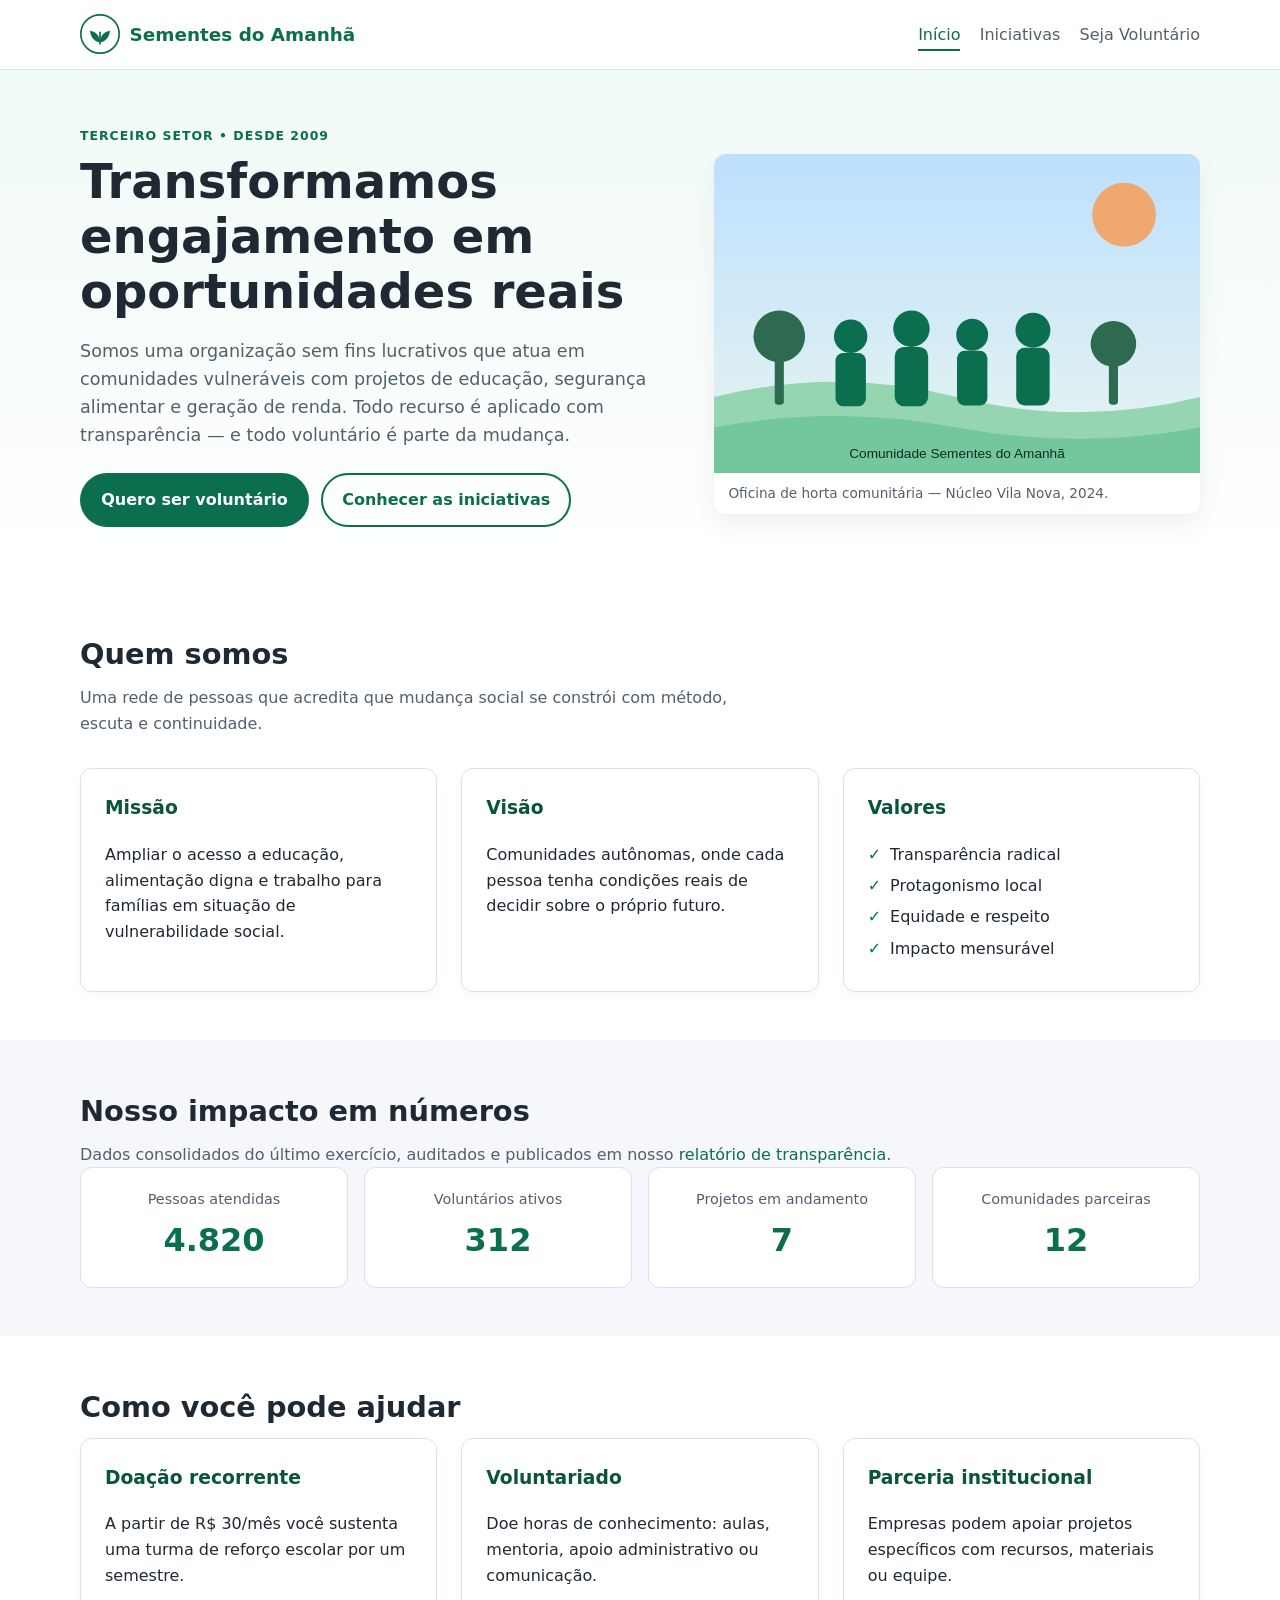
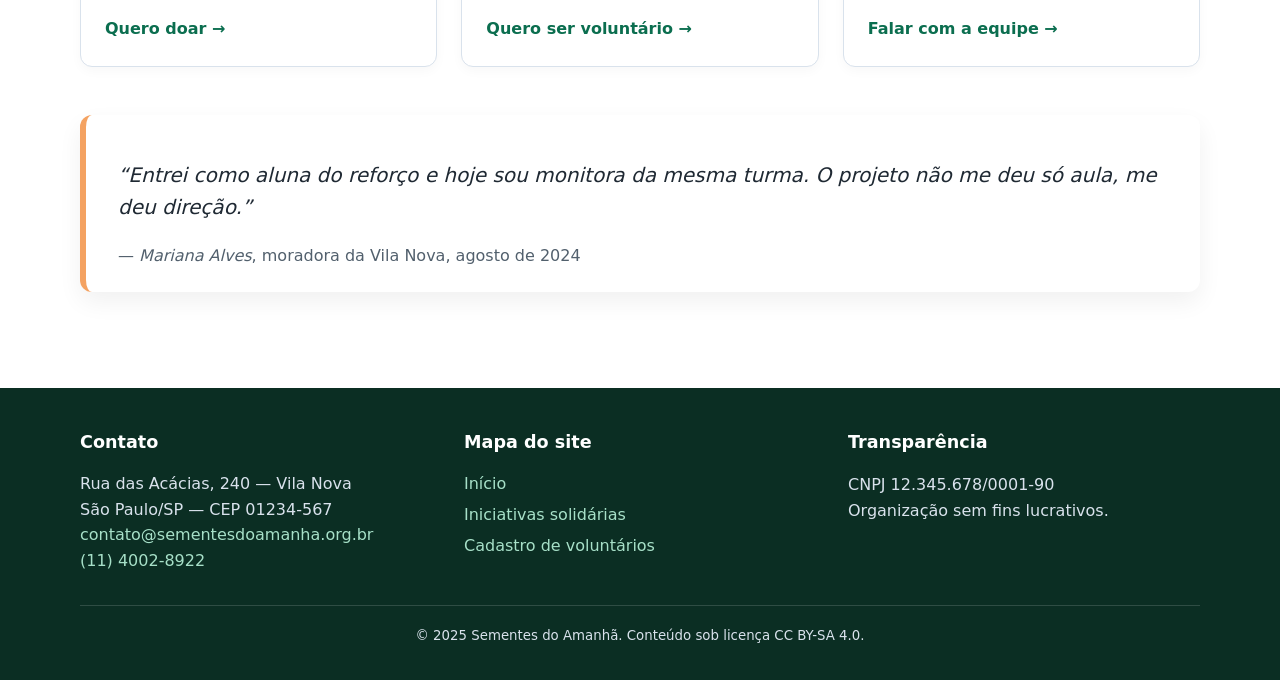
==== index.html @ 02ab209b "Repositório criado, primeiro esboço da atividade prática" ====
<!DOCTYPE html>
<html lang="pt-BR">
<head>
  <meta charset="UTF-8">
  <meta name="viewport" content="width=device-width, initial-scale=1.0">
  <meta name="description" content="ONG Sementes do Amanhã: iniciativas solidárias em educação, alimentação e geração de renda. Seja voluntário ou doe.">
  <meta name="theme-color" content="#0b6e4f">
  <title>Sementes do Amanhã — Iniciativas solidárias que transformam comunidades</title>
  <link rel="stylesheet" href="css/style.css">
</head>
<body>

  <a class="skip-link" href="#conteudo">Pular para o conteúdo principal</a>

  <header class="site-header">
    <div class="container header-inner">
      <a class="logo" href="index.html" aria-label="Sementes do Amanhã — página inicial">
        <svg class="logo-mark" width="40" height="40" viewBox="0 0 48 48" role="img" aria-hidden="true" focusable="false">
          <circle cx="24" cy="24" r="23" fill="none" stroke="currentColor" stroke-width="2"/>
          <path d="M24 34c0-8 5-13 12-14-1 8-5 13-12 14Zm0 0c0-8-5-13-12-14 1 8 5 13 12 14Z" fill="currentColor"/>
          <path d="M24 36V22" stroke="currentColor" stroke-width="2" stroke-linecap="round"/>
        </svg>
        <span class="logo-text">Sementes <strong>do Amanhã</strong></span>
      </a>

      <nav class="site-nav" aria-label="Navegação principal">
        <ul>
          <li><a href="index.html" aria-current="page">Início</a></li>
          <li><a href="projetos.html">Iniciativas</a></li>
          <li><a href="cadastro.html">Seja Voluntário</a></li>
        </ul>
      </nav>
    </div>
  </header>

  <main id="conteudo">

    <section class="hero" aria-labelledby="titulo-hero">
      <div class="container hero-grid">
        <div class="hero-texto">
          <p class="eyebrow">Terceiro setor • Desde 2009</p>
          <h1 id="titulo-hero">Transformamos engajamento em oportunidades reais</h1>
          <p class="lead">
            Somos uma organização sem fins lucrativos que atua em comunidades vulneráveis
            com projetos de educação, segurança alimentar e geração de renda.
            Todo recurso é aplicado com transparência — e todo voluntário é parte da mudança.
          </p>
          <p class="hero-acoes">
            <a class="btn btn-primario" href="cadastro.html">Quero ser voluntário</a>
            <a class="btn btn-secundario" href="projetos.html">Conhecer as iniciativas</a>
          </p>
        </div>

        <figure class="hero-figura">
          <img src="assets/img/comunidade.svg"
               alt="Voluntários e moradores reunidos em círculo durante uma oficina comunitária ao ar livre."
               width="640" height="420" loading="eager">
          <figcaption>Oficina de horta comunitária — Núcleo Vila Nova, 2024.</figcaption>
        </figure>
      </div>
    </section>

    <section class="secao" id="sobre" aria-labelledby="titulo-sobre">
      <div class="container">
        <header class="secao-cabecalho">
          <h2 id="titulo-sobre">Quem somos</h2>
          <p class="secao-descricao">Uma rede de pessoas que acredita que mudança social se constrói com método, escuta e continuidade.</p>
        </header>

        <div class="grid-3">
          <article class="card">
            <h3>Missão</h3>
            <p>Ampliar o acesso a educação, alimentação digna e trabalho para famílias em situação de vulnerabilidade social.</p>
          </article>
          <article class="card">
            <h3>Visão</h3>
            <p>Comunidades autônomas, onde cada pessoa tenha condições reais de decidir sobre o próprio futuro.</p>
          </article>
          <article class="card">
            <h3>Valores</h3>
            <ul class="lista-check">
              <li>Transparência radical</li>
              <li>Protagonismo local</li>
              <li>Equidade e respeito</li>
              <li>Impacto mensurável</li>
            </ul>
          </article>
        </div>
      </div>
    </section>

    <section class="secao secao-destaque" aria-labelledby="titulo-impacto">
      <div class="container">
        <h2 id="titulo-impacto">Nosso impacto em números</h2>
        <p class="secao-descricao">
          Dados consolidados do último exercício, auditados e publicados em nosso
          <a href="projetos.html#transparencia">relatório de transparência</a>.
        </p>

        <dl class="indicadores">
          <div class="indicador">
            <dt>Pessoas atendidas</dt>
            <dd><span class="numero">4.820</span></dd>
          </div>
          <div class="indicador">
            <dt>Voluntários ativos</dt>
            <dd><span class="numero">312</span></dd>
          </div>
          <div class="indicador">
            <dt>Projetos em andamento</dt>
            <dd><span class="numero">7</span></dd>
          </div>
          <div class="indicador">
            <dt>Comunidades parceiras</dt>
            <dd><span class="numero">12</span></dd>
          </div>
        </dl>
      </div>
    </section>

    <section class="secao" aria-labelledby="titulo-ajudar">
      <div class="container">
        <h2 id="titulo-ajudar">Como você pode ajudar</h2>

        <div class="grid-3">
          <article class="card card-acao">
            <h3>Doação recorrente</h3>
            <p>A partir de R$ 30/mês você sustenta uma turma de reforço escolar por um semestre.</p>
            <a class="link-seta" href="cadastro.html">Quero doar</a>
          </article>
          <article class="card card-acao">
            <h3>Voluntariado</h3>
            <p>Doe horas de conhecimento: aulas, mentoria, apoio administrativo ou comunicação.</p>
            <a class="link-seta" href="cadastro.html">Quero ser voluntário</a>
          </article>
          <article class="card card-acao">
            <h3>Parceria institucional</h3>
            <p>Empresas podem apoiar projetos específicos com recursos, materiais ou equipe.</p>
            <a class="link-seta" href="cadastro.html">Falar com a equipe</a>
          </article>
        </div>
      </div>
    </section>

    <aside class="secao secao-aside" aria-labelledby="titulo-depoimento">
      <div class="container">
        <h2 id="titulo-depoimento" class="sr-only">Depoimento</h2>
        <blockquote class="citacao">
          <p>“Entrei como aluna do reforço e hoje sou monitora da mesma turma. O projeto não me deu só aula, me deu direção.”</p>
          <footer>
            — <cite>Mariana Alves</cite>, moradora da Vila Nova,
            <time datetime="2024-08">agosto de 2024</time>
          </footer>
        </blockquote>
      </div>
    </aside>

  </main>

  <footer class="site-footer">
    <div class="container footer-grid">
      <section aria-labelledby="titulo-contato">
        <h2 id="titulo-contato">Contato</h2>
        <address>
          Rua das Acácias, 240 — Vila Nova<br>
          São Paulo/SP — CEP 01234-567<br>
          <a href="mailto:contato@sementesdoamanha.org.br">contato@sementesdoamanha.org.br</a><br>
          <a href="tel:+551140028922">(11) 4002-8922</a>
        </address>
      </section>

      <nav aria-labelledby="titulo-mapa">
        <h2 id="titulo-mapa">Mapa do site</h2>
        <ul>
          <li><a href="index.html">Início</a></li>
          <li><a href="projetos.html">Iniciativas solidárias</a></li>
          <li><a href="cadastro.html">Cadastro de voluntários</a></li>
        </ul>
      </nav>

      <section aria-labelledby="titulo-transparencia-footer">
        <h2 id="titulo-transparencia-footer">Transparência</h2>
        <p>CNPJ 12.345.678/0001-90<br>Organização sem fins lucrativos.</p>
      </section>
    </div>

    <p class="copyright container">
      <small>© 2025 Sementes do Amanhã. Conteúdo sob licença CC BY-SA 4.0.</small>
    </p>
  </footer>

</body>
</html>
---- css/style.css ----
/* =========================================================
   Sementes do Amanhã — estilos globais
   ========================================================= */

:root {
  --cor-primaria: #0b6e4f;
  --cor-primaria-escura: #08543c;
  --cor-secundaria: #f4a261;
  --cor-texto: #1f2933;
  --cor-texto-suave: #52606d;
  --cor-fundo: #ffffff;
  --cor-fundo-suave: #f5f7fa;
  --cor-borda: #d9e2ec;
  --cor-erro: #c0392b;
  --raio: 12px;
  --sombra: 0 10px 25px rgba(0, 0, 0, 0.06);
  --largura-max: 1120px;
  --espaco: 1rem;
  --fonte: system-ui, -apple-system, "Segoe UI", Roboto, Ubuntu, sans-serif;
}

*,
*::before,
*::after {
  box-sizing: border-box;
}

html {
  scroll-behavior: smooth;
}

body {
  margin: 0;
  font-family: var(--fonte);
  color: var(--cor-texto);
  background: var(--cor-fundo);
  line-height: 1.6;
}

img {
  max-width: 100%;
  height: auto;
  display: block;
}

a {
  color: var(--cor-primaria);
  text-decoration: none;
}

a:hover,
a:focus {
  text-decoration: underline;
}

.container {
  width: min(100% - 2rem, var(--largura-max));
  margin-inline: auto;
}

.skip-link {
  position: absolute;
  left: -9999px;
  top: 0;
  background: var(--cor-primaria);
  color: #fff;
  padding: 0.75rem 1rem;
  z-index: 1000;
}

.skip-link:focus {
  left: 1rem;
  top: 1rem;
}

.sr-only {
  position: absolute;
  width: 1px;
  height: 1px;
  padding: 0;
  margin: -1px;
  overflow: hidden;
  clip: rect(0, 0, 0, 0);
  white-space: nowrap;
  border: 0;
}

/* ---------- Cabeçalho ---------- */
.site-header {
  background: #fff;
  border-bottom: 1px solid var(--cor-borda);
  position: sticky;
  top: 0;
  z-index: 50;
}

.header-inner {
  display: flex;
  align-items: center;
  justify-content: space-between;
  gap: 1rem;
  padding: 0.9rem 0;
}

.logo {
  display: inline-flex;
  align-items: center;
  gap: 0.6rem;
  color: var(--cor-primaria);
  font-size: 1.15rem;
  font-weight: 600;
}

.logo-text strong {
  font-weight: 800;
}

.logo-mark {
  color: var(--cor-primaria);
  flex-shrink: 0;
}

.site-nav ul {
  list-style: none;
  display: flex;
  gap: 1.2rem;
  margin: 0;
  padding: 0;
}

.site-nav a {
  color: var(--cor-texto-suave);
  font-weight: 500;
  padding: 0.35rem 0;
  border-bottom: 2px solid transparent;
}

.site-nav a:hover,
.site-nav a:focus,
.site-nav a[aria-current="page"] {
  color: var(--cor-primaria);
  border-bottom-color: var(--cor-primaria);
  text-decoration: none;
}

/* ---------- Hero ---------- */
.hero {
  padding: 3.5rem 0 2.5rem;
  background: linear-gradient(180deg, #f0faf6 0%, #ffffff 100%);
}

.hero-grid {
  display: grid;
  grid-template-columns: 1.1fr 0.9fr;
  gap: 2.5rem;
  align-items: center;
}

.eyebrow {
  text-transform: uppercase;
  letter-spacing: 0.08em;
  font-size: 0.78rem;
  font-weight: 700;
  color: var(--cor-primaria);
  margin: 0 0 0.5rem;
}

.hero h1 {
  font-size: clamp(2rem, 4vw, 3rem);
  line-height: 1.15;
  margin: 0 0 1rem;
}

.lead {
  font-size: 1.1rem;
  color: var(--cor-texto-suave);
  max-width: 55ch;
}

.hero-acoes {
  display: flex;
  flex-wrap: wrap;
  gap: 0.75rem;
  margin-top: 1.5rem;
}

.hero-figura {
  margin: 0;
  border-radius: var(--raio);
  overflow: hidden;
  box-shadow: var(--sombra);
  background: #e8f5ef;
}

.hero-figura figcaption {
  font-size: 0.85rem;
  color: var(--cor-texto-suave);
  padding: 0.6rem 0.9rem;
  background: #fff;
}

/* ---------- Botões ---------- */
.btn {
  display: inline-flex;
  align-items: center;
  justify-content: center;
  padding: 0.75rem 1.2rem;
  border-radius: 999px;
  font-weight: 600;
  border: 2px solid transparent;
  cursor: pointer;
  transition: 0.2s ease;
  text-decoration: none;
}

.btn-primario {
  background: var(--cor-primaria);
  color: #fff;
}

.btn-primario:hover,
.btn-primario:focus {
  background: var(--cor-primaria-escura);
  text-decoration: none;
}

.btn-secundario {
  background: transparent;
  color: var(--cor-primaria);
  border-color: var(--cor-primaria);
}

.btn-secundario:hover,
.btn-secundario:focus {
  background: #e8f5ef;
  text-decoration: none;
}

/* ---------- Seções ---------- */
.secao {
  padding: 3rem 0;
}

.secao-destaque {
  background: var(--cor-fundo-suave);
}

.secao-aside {
  padding-top: 0;
}

.secao-cabecalho {
  max-width: 65ch;
  margin-bottom: 2rem;
}

.secao-cabecalho h2,
.secao h2 {
  font-size: 1.8rem;
  margin: 0 0 0.5rem;
}

.secao-descricao {
  color: var(--cor-texto-suave);
  margin: 0;
}

/* ---------- Grids e cards ---------- */
.grid-2,
.grid-3 {
  display: grid;
  gap: 1.5rem;
}

.grid-2 {
  grid-template-columns: repeat(2, 1fr);
}

.grid-3 {
  grid-template-columns: repeat(3, 1fr);
}

.card {
  background: #fff;
  border: 1px solid var(--cor-borda);
  border-radius: var(--raio);
  padding: 1.5rem;
  box-shadow: 0 4px 12px rgba(0, 0, 0, 0.03);
}

.card h3 {
  margin-top: 0;
  color: var(--cor-primaria-escura);
}

.card-acao .link-seta {
  font-weight: 600;
  display: inline-block;
  margin-top: 0.75rem;
}

.card-acao .link-seta::after {
  content: " →";
}

.lista-check {
  list-style: none;
  padding: 0;
  margin: 0;
}

.lista-check li {
  padding-left: 1.4rem;
  position: relative;
  margin-bottom: 0.35rem;
}

.lista-check li::before {
  content: "✓";
  position: absolute;
  left: 0;
  color: var(--cor-primaria);
  font-weight: 700;
}

/* ---------- Indicadores ---------- */
.indicadores {
  display: grid;
  grid-template-columns: repeat(4, 1fr);
  gap: 1rem;
  margin: 0;
}

.indicador {
  background: #fff;
  border-radius: var(--raio);
  padding: 1.25rem;
  text-align: center;
  border: 1px solid var(--cor-borda);
}

.indicador dt {
  font-size: 0.9rem;
  color: var(--cor-texto-suave);
}

.indicador dd {
  margin: 0.25rem 0 0;
  font-size: 2rem;
  font-weight: 800;
  color: var(--cor-primaria);
}

/* ---------- Citação ---------- */
.citacao {
  background: #fff;
  border-left: 6px solid var(--cor-secundaria);
  padding: 1.5rem 2rem;
  border-radius: var(--raio);
  box-shadow: var(--sombra);
  margin: 0;
}

.citacao p {
  font-size: 1.25rem;
  font-style: italic;
}

.citacao footer {
  margin-top: 1rem;
  color: var(--cor-texto-suave);
}

/* ---------- Tabela ---------- */
.tabela {
  width: 100%;
  border-collapse: collapse;
  background: #fff;
  border-radius: var(--raio);
  overflow: hidden;
  box-shadow: var(--sombra);
}

.tabela caption {
  text-align: left;
  font-weight: 700;
  margin-bottom: 0.75rem;
}

.tabela th,
.tabela td {
  padding: 0.9rem 1rem;
  border-bottom: 1px solid var(--cor-borda);
  text-align: left;
}

.tabela thead th {
  background: var(--cor-primaria);
  color: #fff;
}

.tabela tfoot th,
.tabela tfoot td {
  background: #e8f5ef;
  font-weight: 700;
}

/* ---------- Formulário ---------- */
.formulario {
  max-width: 720px;
  margin: 0 auto;
}

.formulario fieldset {
  border: 1px solid var(--cor-borda);
  border-radius: var(--raio);
  padding: 1.25rem;
  margin-bottom: 1.5rem;
  background: #fff;
}

.formulario legend {
  font-weight: 700;
  color: var(--cor-primaria-escura);
  padding: 0 0.5rem;
}

.campo {
  margin-bottom: 1rem;
  display: flex;
  flex-direction: column;
  gap: 0.35rem;
}

.campo label {
  font-weight: 600;
  font-size: 0.95rem;
}

.campo input,
.campo select,
.campo textarea {
  padding: 0.7rem 0.85rem;
  border: 1px solid var(--cor-borda);
  border-radius: 8px;
  font: inherit;
  width: 100%;
  background: #fff;
}

.campo input:focus,
.campo select:focus,
.campo textarea:focus {
  outline: 3px solid rgba(11, 110, 79, 0.2);
  border-color: var(--cor-primaria);
}

.campo input:invalid:not(:placeholder-shown),
.campo select:invalid,
.campo textarea:invalid {
  border-color: var(--cor-erro);
}

.campo.checkbox {
  flex-direction: row;
  align-items: center;
  gap: 0.5rem;
}

.campo.checkbox input {
  width: auto;
}

.acoes-formulario {
  display: flex;
  flex-wrap: wrap;
  gap: 0.75rem;
  margin-top: 1rem;
}

/* ---------- Rodapé ---------- */
.site-footer {
  background: #0b2e23;
  color: #d9e2ec;
  padding: 2.5rem 0 1rem;
  margin-top: 3rem;
}

.footer-grid {
  display: grid;
  grid-template-columns: repeat(3, 1fr);
  gap: 2rem;
}

.site-footer h2 {
  font-size: 1.1rem;
  color: #fff;
  margin-top: 0;
}

.site-footer a {
  color: #a7e0c8;
}

.site-footer address {
  font-style: normal;
}

.site-footer ul {
  list-style: none;
  padding: 0;
  margin: 0;
}

.site-footer li {
  margin-bottom: 0.35rem;
}

.copyright {
  border-top: 1px solid rgba(255, 255, 255, 0.15);
  margin-top: 2rem;
  padding-top: 1rem;
  text-align: center;
}

/* ---------- Responsivo ---------- */
@media (max-width: 900px) {
  .hero-grid,
  .grid-2,
  .grid-3,
  .indicadores,
  .footer-grid {
    grid-template-columns: 1fr;
  }

  .header-inner {
    flex-direction: column;
    align-items: flex-start;
  }

  .site-nav ul {
    flex-wrap: wrap;
  }
}

@media (max-width: 480px) {
  .hero {
    padding-top: 2rem;
  }

  .hero h1 {
    font-size: 1.8rem;
  }

  .btn {
    width: 100%;
  }
}
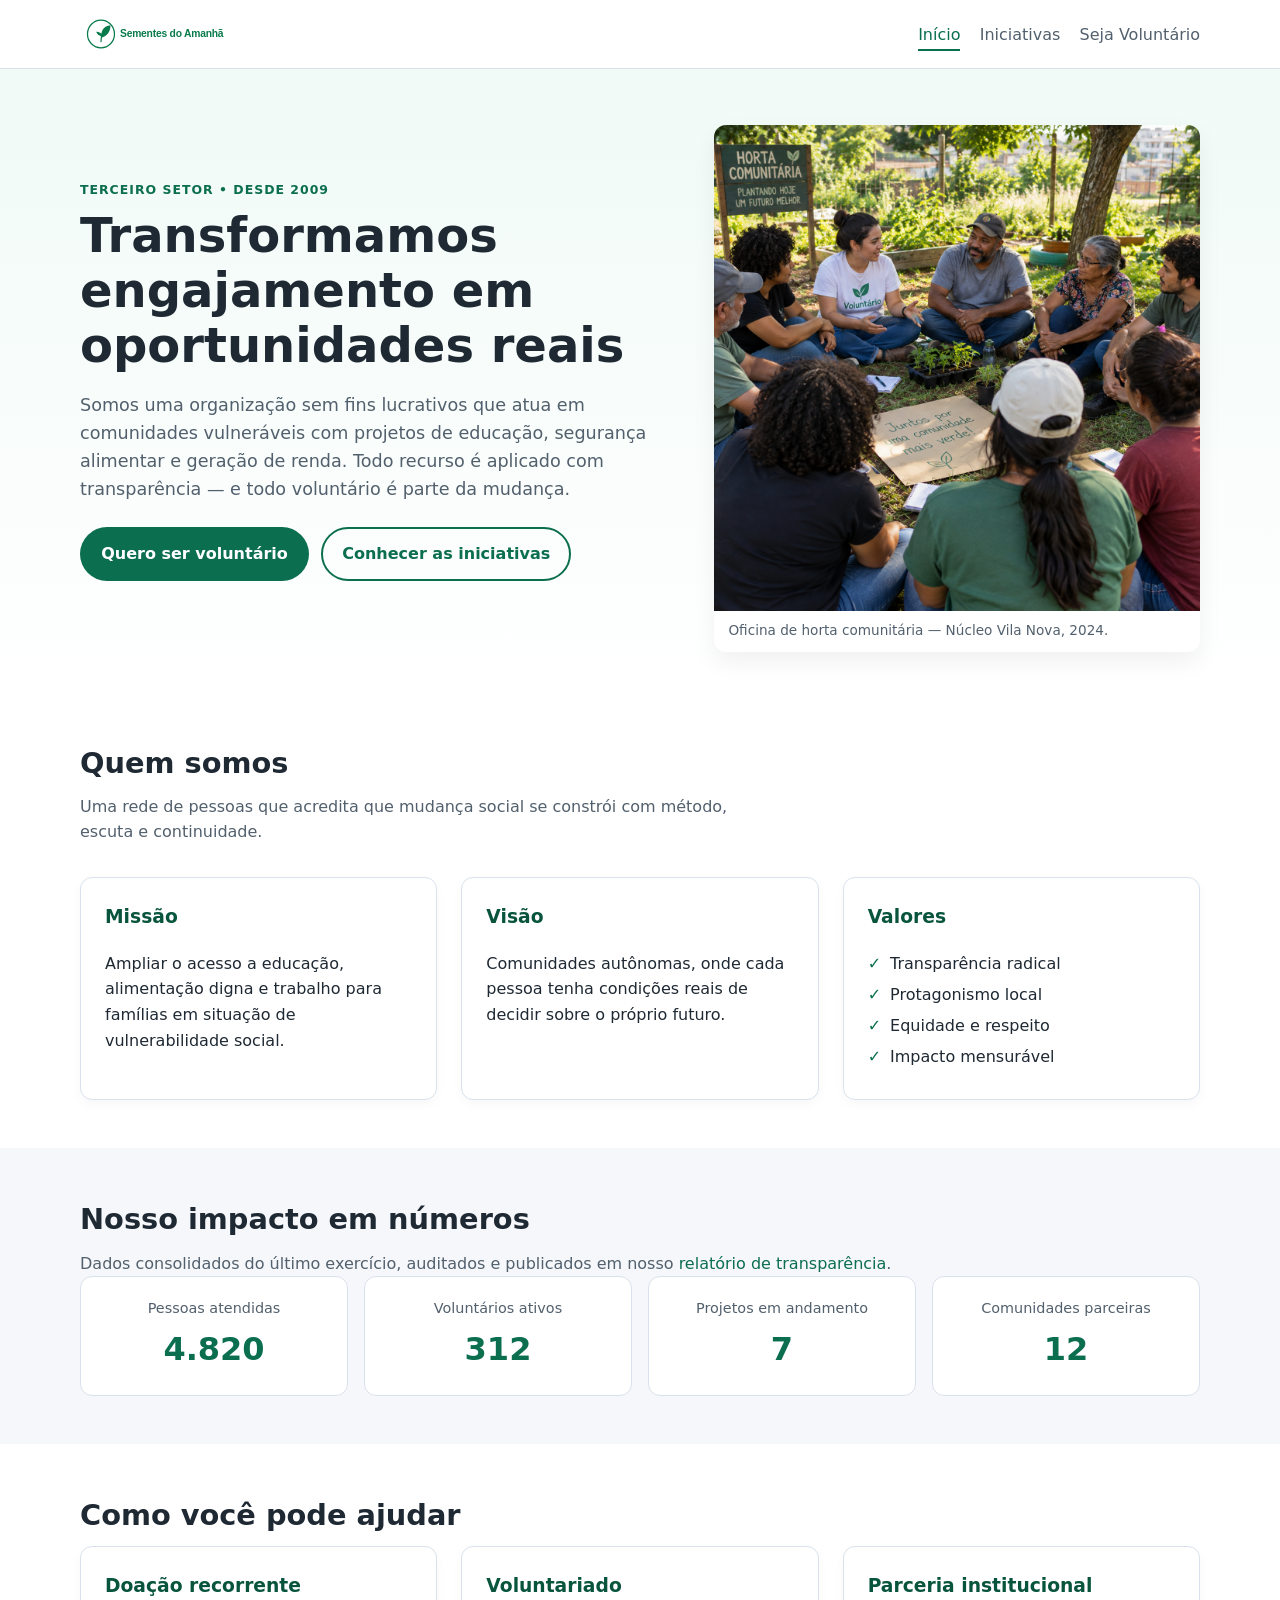
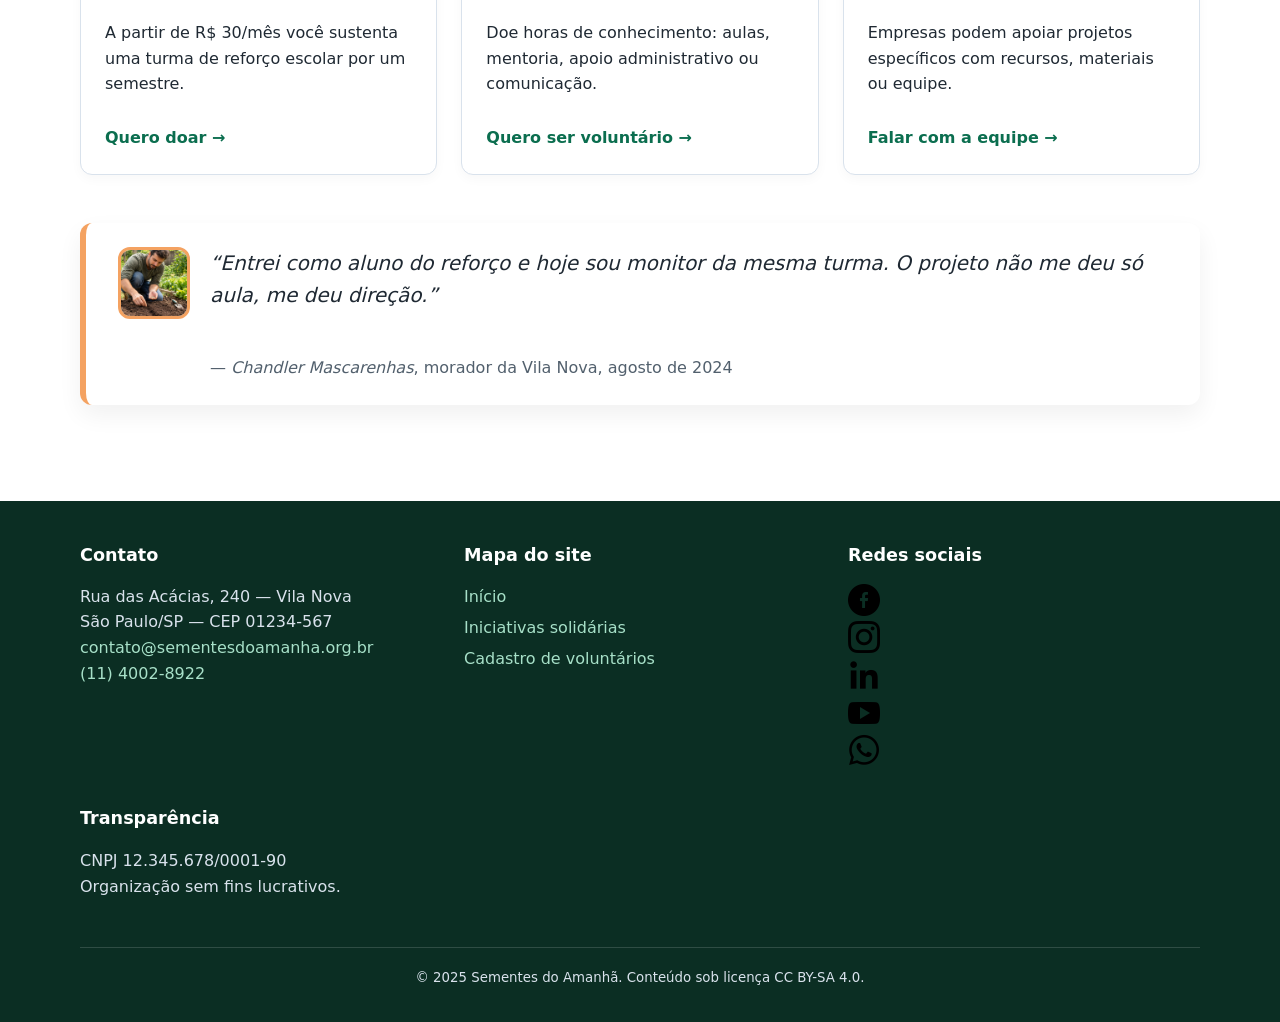
==== commit 0cf1f604: "feat: adiciona identidade visual e redes sociais ao site - Substitui SVG inline do header pelo logot" ====
--- a/index.html
+++ b/index.html
@@ -6,6 +6,7 @@
   <meta name="description" content="ONG Sementes do Amanhã: iniciativas solidárias em educação, alimentação e geração de renda. Seja voluntário ou doe.">
   <meta name="theme-color" content="#0b6e4f">
   <title>Sementes do Amanhã — Iniciativas solidárias que transformam comunidades</title>
+  <link rel="icon" type="image/svg+xml" href="assets/img/icones/sementes_do_amanha_logo.svg">
   <link rel="stylesheet" href="css/style.css">
 </head>
 <body>
@@ -15,12 +16,10 @@
   <header class="site-header">
     <div class="container header-inner">
       <a class="logo" href="index.html" aria-label="Sementes do Amanhã — página inicial">
-        <svg class="logo-mark" width="40" height="40" viewBox="0 0 48 48" role="img" aria-hidden="true" focusable="false">
-          <circle cx="24" cy="24" r="23" fill="none" stroke="currentColor" stroke-width="2"/>
-          <path d="M24 34c0-8 5-13 12-14-1 8-5 13-12 14Zm0 0c0-8-5-13-12-14 1 8 5 13 12 14Z" fill="currentColor"/>
-          <path d="M24 36V22" stroke="currentColor" stroke-width="2" stroke-linecap="round"/>
-        </svg>
-        <span class="logo-text">Sementes <strong>do Amanhã</strong></span>
+        <img src="assets/img/icones/sementes_do_amanha_logo.svg"
+             alt="Logotipo da ONG Sementes do Amanhã"
+             width="160" height="48"
+             loading="eager" decoding="async">
       </a>
 
       <nav class="site-nav" aria-label="Navegação principal">
@@ -52,9 +51,16 @@
         </div>
 
         <figure class="hero-figura">
-          <img src="assets/img/comunidade.svg"
+          <img src="assets/img/hero/comunidade-800.jpg"
+               srcset="assets/img/hero/comunidade-480.jpg 480w,
+                       assets/img/hero/comunidade-800.jpg 800w,
+                       assets/img/hero/comunidade-1200.jpg 1200w"
+               sizes="(max-width: 600px) 100vw,
+                      (max-width: 1023px) 90vw,
+                      640px"
                alt="Voluntários e moradores reunidos em círculo durante uma oficina comunitária ao ar livre."
-               width="640" height="420" loading="eager">
+               width="800" height="525"
+               loading="eager" fetchpriority="high" decoding="async">
           <figcaption>Oficina de horta comunitária — Núcleo Vila Nova, 2024.</figcaption>
         </figure>
       </div>
@@ -146,9 +152,14 @@
       <div class="container">
         <h2 id="titulo-depoimento" class="sr-only">Depoimento</h2>
         <blockquote class="citacao">
-          <p>“Entrei como aluna do reforço e hoje sou monitora da mesma turma. O projeto não me deu só aula, me deu direção.”</p>
+          <img class="avatar"
+               src="assets/img/avatar/avatar-chandler.jpg"
+               alt="Retrato de Chandler Mascarenhas"
+               width="72" height="72"
+               loading="lazy" decoding="async">
+          <p>“Entrei como aluno do reforço e hoje sou monitor da mesma turma. O projeto não me deu só aula, me deu direção.”</p>
           <footer>
-            — <cite>Mariana Alves</cite>, moradora da Vila Nova,
+            — <cite>Chandler Mascarenhas</cite>, morador da Vila Nova,
             <time datetime="2024-08">agosto de 2024</time>
           </footer>
         </blockquote>
@@ -159,6 +170,7 @@
 
   <footer class="site-footer">
     <div class="container footer-grid">
+
       <section aria-labelledby="titulo-contato">
         <h2 id="titulo-contato">Contato</h2>
         <address>
@@ -178,10 +190,42 @@
         </ul>
       </nav>
 
+      <section aria-labelledby="titulo-redes">
+        <h2 id="titulo-redes">Redes sociais</h2>
+        <ul class="redes-sociais">
+          <li>
+            <a href="https://facebook.com/sementesdoamanha" aria-label="Facebook da Sementes do Amanhã" target="_blank" rel="noopener noreferrer">
+              <img src="assets/img/og/facebook.png" alt="" width="32" height="32" loading="lazy" decoding="async">
+            </a>
+          </li>
+          <li>
+            <a href="https://instagram.com/sementesdoamanha" aria-label="Instagram da Sementes do Amanhã" target="_blank" rel="noopener noreferrer">
+              <img src="assets/img/og/instagram.png" alt="" width="32" height="32" loading="lazy" decoding="async">
+            </a>
+          </li>
+          <li>
+            <a href="https://linkedin.com/company/sementesdoamanha" aria-label="LinkedIn da Sementes do Amanhã" target="_blank" rel="noopener noreferrer">
+              <img src="assets/img/og/linkedin.png" alt="" width="32" height="32" loading="lazy" decoding="async">
+            </a>
+          </li>
+          <li>
+            <a href="https://youtube.com/@sementesdoamanha" aria-label="YouTube da Sementes do Amanhã" target="_blank" rel="noopener noreferrer">
+              <img src="assets/img/og/youtube.png" alt="" width="32" height="32" loading="lazy" decoding="async">
+            </a>
+          </li>
+          <li>
+            <a href="https://wa.me/551140028922" aria-label="WhatsApp da Sementes do Amanhã" target="_blank" rel="noopener noreferrer">
+              <img src="assets/img/og/whatsapp.png" alt="" width="32" height="32" loading="lazy" decoding="async">
+            </a>
+          </li>
+        </ul>
+      </section>
+
       <section aria-labelledby="titulo-transparencia-footer">
         <h2 id="titulo-transparencia-footer">Transparência</h2>
         <p>CNPJ 12.345.678/0001-90<br>Organização sem fins lucrativos.</p>
       </section>
+
     </div>
 
     <p class="copyright container">
--- a/css/style.css
+++ b/css/style.css
@@ -353,6 +353,11 @@
 
 /* ---------- Citação ---------- */
 .citacao {
+  display: grid;
+  grid-template-columns: auto 1fr;
+  gap: 1.25rem;
+  align-items: start;
+
   background: #fff;
   border-left: 6px solid var(--cor-secundaria);
   padding: 1.5rem 2rem;
@@ -361,14 +366,44 @@
   margin: 0;
 }
 
+.citacao .avatar {
+  width: 72px;
+  height: 72px;
+  border-radius: var(--raio);
+  object-fit: cover;
+  border: 3px solid var(--cor-secundaria);
+}
+
 .citacao p {
   font-size: 1.25rem;
   font-style: italic;
+  margin: 0;
 }
 
 .citacao footer {
   margin-top: 1rem;
   color: var(--cor-texto-suave);
+  grid-column: 2;
+}
+
+.citacao p {
+  grid-column: 2;
+}
+
+@media (max-width: 520px) {
+  .citacao {
+    grid-template-columns: 1fr;
+    text-align: center;
+  }
+
+  .citacao .avatar {
+    margin-inline: auto;
+  }
+
+  .citacao p,
+  .citacao footer {
+    grid-column: 1;
+  }
 }
 
 /* ---------- Tabela ---------- */
@@ -555,4 +590,85 @@
   .btn {
     width: 100%;
   }
+  /* ---------- Logotipo no header ---------- */
+.logo img {
+  display: block;
+  width: auto;
+  height: 48px;
+  max-width: 180px;
+}
+
+/* ---------- Avatar do depoimento ---------- */
+.citacao {
+  display: grid;
+  grid-template-columns: auto 1fr;
+  gap: 1.25rem;
+  align-items: start;
+}
+
+.citacao .avatar {
+  width: 72px;
+  height: 72px;
+  border-radius: var(--raio);        /* mesmo raio da caixa de depoimento */
+  object-fit: cover;
+  flex-shrink: 0;
+  border: 3px solid var(--cor-secundaria);
+  box-shadow: 0 4px 10px rgba(0, 0, 0, 0.08);
+}
+
+.citacao p,
+.citacao footer {
+  grid-column: 2;
+}
+
+@media (max-width: 520px) {
+  .citacao {
+    grid-template-columns: 1fr;
+    text-align: center;
+  }
+
+  .citacao .avatar {
+    margin-inline: auto;
+  }
+
+  .citacao p,
+  .citacao footer {
+    grid-column: 1;
+  }
+}
+
+/* ---------- Redes sociais no rodapé ---------- */
+.redes-sociais {
+  list-style: none;
+  padding: 0;
+  margin: 0;
+  display: flex;
+  flex-wrap: wrap;
+  gap: 0.75rem;
+}
+
+.redes-sociais a {
+  display: inline-flex;
+  align-items: center;
+  justify-content: center;
+  width: 40px;
+  height: 40px;
+  border-radius: 50%;
+  background: rgba(255, 255, 255, 0.08);
+  transition: background 0.2s ease, transform 0.2s ease;
+}
+
+.redes-sociais a:hover,
+.redes-sociais a:focus {
+  background: rgba(255, 255, 255, 0.2);
+  transform: translateY(-2px);
+  text-decoration: none;
+}
+
+.redes-sociais img {
+  width: 22px;
+  height: 22px;
+  object-fit: contain;
+  filter: brightness(0) invert(1);
+}
 }
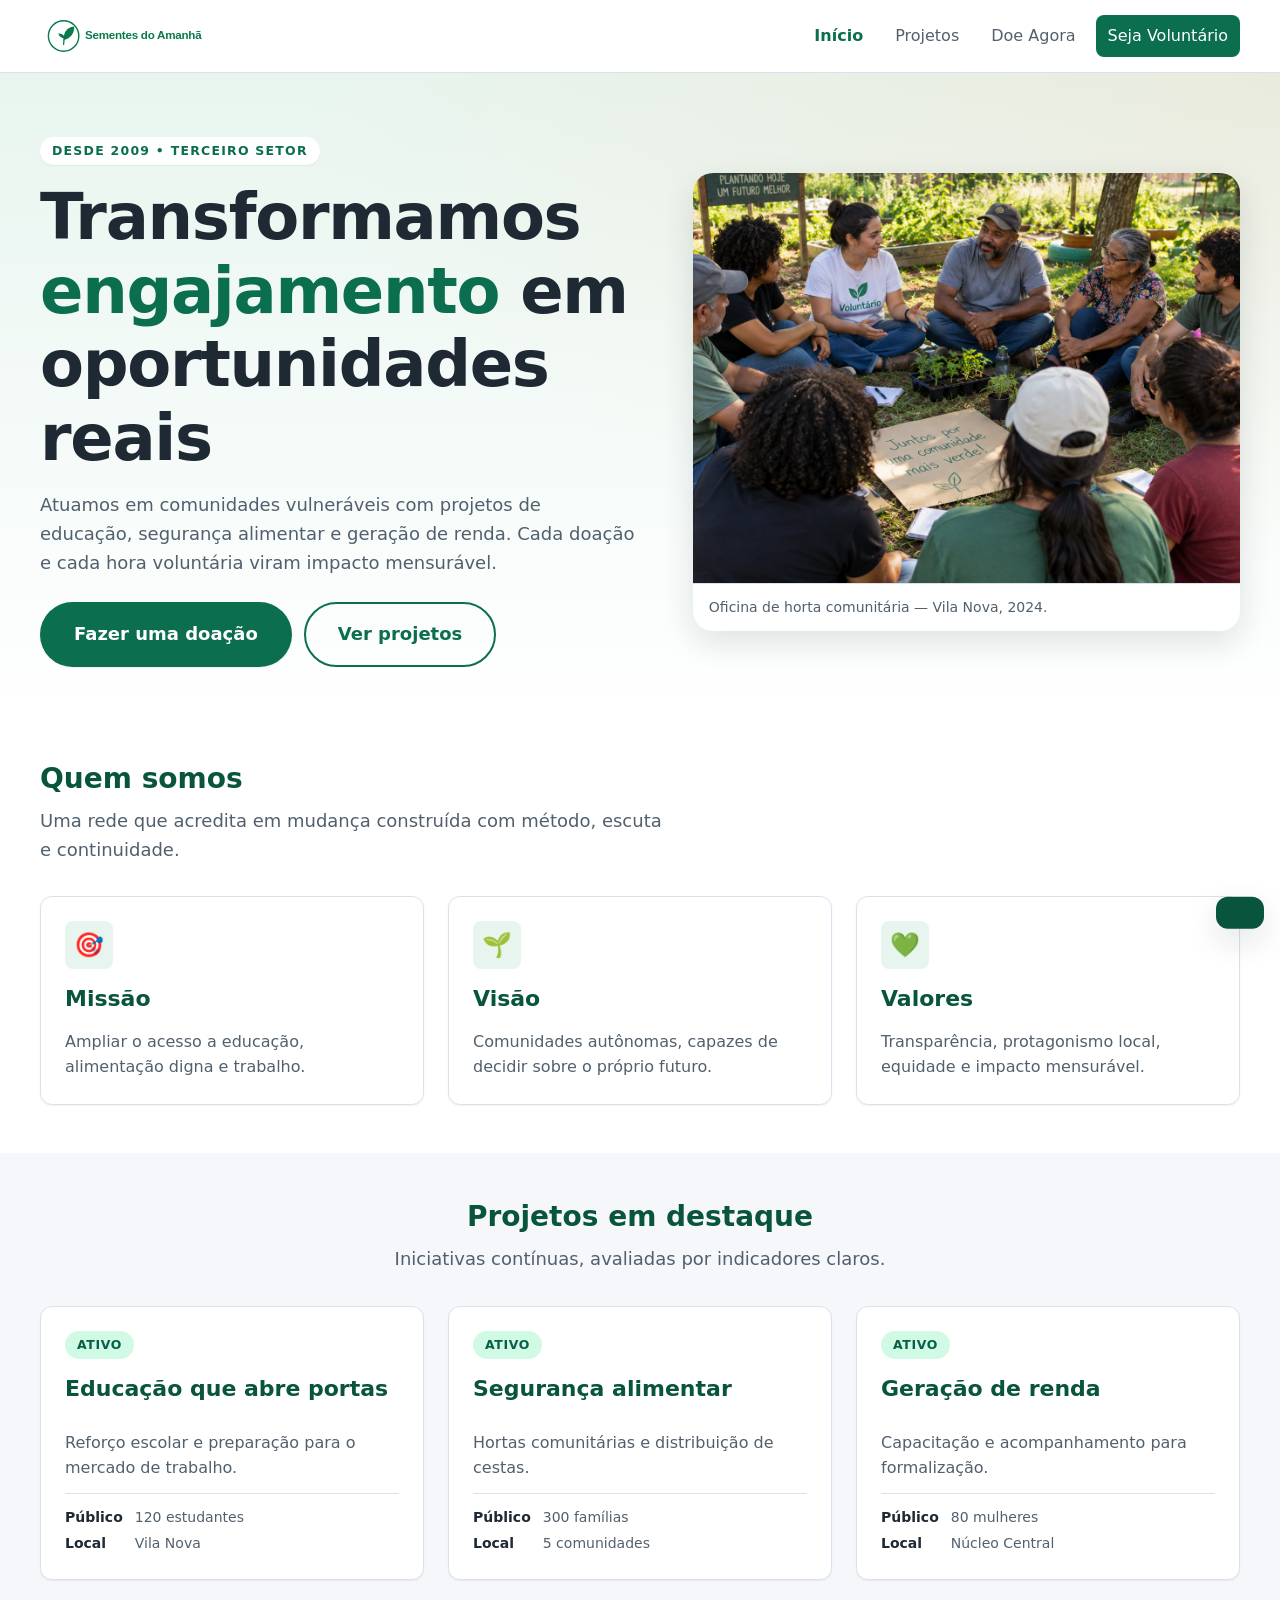
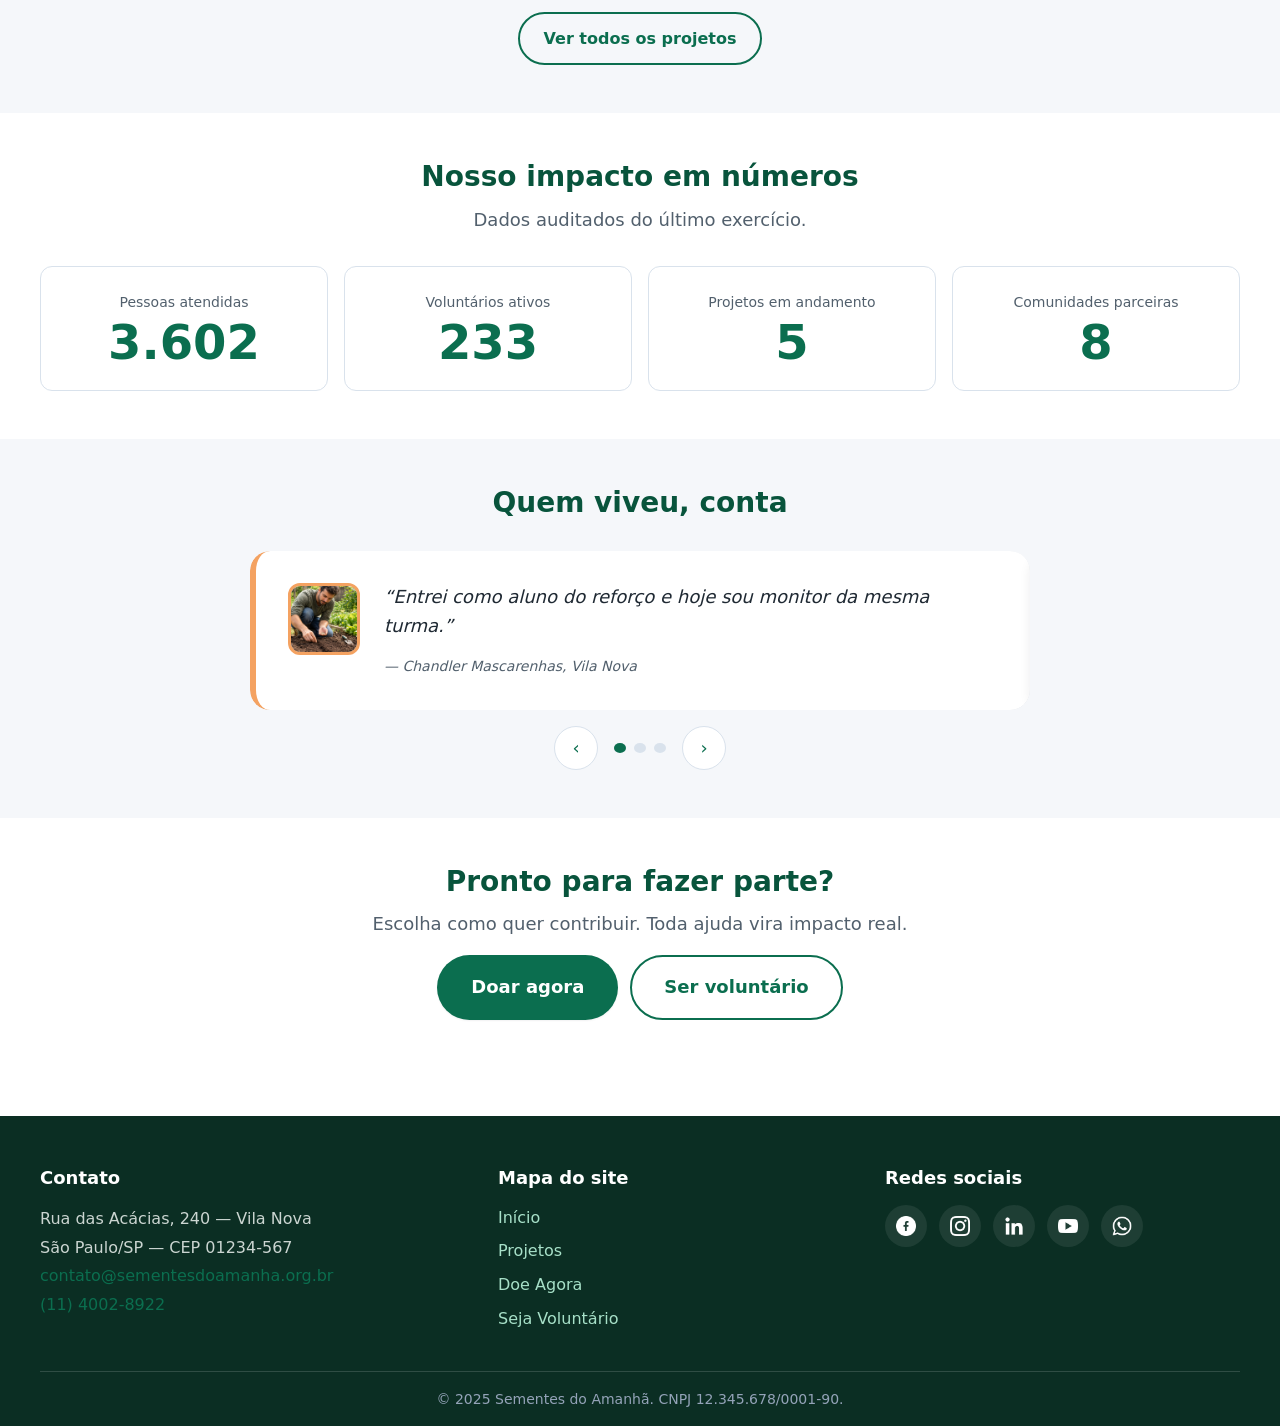
==== commit 704d4cb8: "feat: transforma site institucional em plataforma web para ONGs - Adiciona páginas doacao.html e vol" ====
--- a/index.html
+++ b/index.html
@@ -3,235 +3,278 @@
 <head>
   <meta charset="UTF-8">
   <meta name="viewport" content="width=device-width, initial-scale=1.0">
-  <meta name="description" content="ONG Sementes do Amanhã: iniciativas solidárias em educação, alimentação e geração de renda. Seja voluntário ou doe.">
+  <meta name="description" content="ONG Sementes do Amanhã: educação, segurança alimentar e geração de renda. Doe ou seja voluntário.">
   <meta name="theme-color" content="#0b6e4f">
-  <title>Sementes do Amanhã — Iniciativas solidárias que transformam comunidades</title>
+  <title>Sementes do Amanhã — Transformando comunidades</title>
   <link rel="icon" type="image/svg+xml" href="assets/img/icones/sementes_do_amanha_logo.svg">
   <link rel="stylesheet" href="css/style.css">
 </head>
 <body>
 
-  <a class="skip-link" href="#conteudo">Pular para o conteúdo principal</a>
-
-  <header class="site-header">
-    <div class="container header-inner">
-      <a class="logo" href="index.html" aria-label="Sementes do Amanhã — página inicial">
-        <img src="assets/img/icones/sementes_do_amanha_logo.svg"
-             alt="Logotipo da ONG Sementes do Amanhã"
-             width="160" height="48"
-             loading="eager" decoding="async">
+  <a class="skip-link" href="#main">Pular para o conteúdo principal</a>
+
+  <header class="header">
+    <div class="container header__inner">
+      <a class="header__logo" href="index.html" aria-label="Sementes do Amanhã — página inicial">
+        <img src="assets/img/icones/sementes_do_amanha_logo.svg" alt="Logotipo Sementes do Amanhã" width="160" height="44">
       </a>
 
-      <nav class="site-nav" aria-label="Navegação principal">
-        <ul>
-          <li><a href="index.html" aria-current="page">Início</a></li>
-          <li><a href="projetos.html">Iniciativas</a></li>
-          <li><a href="cadastro.html">Seja Voluntário</a></li>
+      <button class="header__toggle" type="button" aria-expanded="false" aria-controls="menu-principal" aria-label="Abrir menu">
+        <span class="sr-only">Menu</span>
+      </button>
+
+      <nav class="nav" id="menu-principal" data-open="false" aria-label="Navegação principal">
+        <ul class="nav__list">
+          <li><a class="nav__link" href="index.html" aria-current="page">Início</a></li>
+          <li><a class="nav__link" href="projetos.html">Projetos</a></li>
+          <li><a class="nav__link" href="doacao.html">Doe Agora</a></li>
+          <li><a class="nav__link nav__link--cta" href="voluntario.html">Seja Voluntário</a></li>
         </ul>
       </nav>
     </div>
   </header>
 
-  <main id="conteudo">
-
-    <section class="hero" aria-labelledby="titulo-hero">
-      <div class="container hero-grid">
-        <div class="hero-texto">
-          <p class="eyebrow">Terceiro setor • Desde 2009</p>
-          <h1 id="titulo-hero">Transformamos engajamento em oportunidades reais</h1>
-          <p class="lead">
-            Somos uma organização sem fins lucrativos que atua em comunidades vulneráveis
-            com projetos de educação, segurança alimentar e geração de renda.
-            Todo recurso é aplicado com transparência — e todo voluntário é parte da mudança.
+  <main id="main">
+
+    <!-- HERO -->
+    <section class="hero" aria-labelledby="hero-title">
+      <div class="container hero__grid">
+        <div>
+          <span class="hero__eyebrow">Desde 2009 • Terceiro setor</span>
+          <h1 class="hero__title" id="hero-title">
+            Transformamos <em>engajamento</em> em oportunidades reais
+          </h1>
+          <p class="hero__lead">
+            Atuamos em comunidades vulneráveis com projetos de educação,
+            segurança alimentar e geração de renda. Cada doação e cada hora
+            voluntária viram impacto mensurável.
           </p>
-          <p class="hero-acoes">
-            <a class="btn btn-primario" href="cadastro.html">Quero ser voluntário</a>
-            <a class="btn btn-secundario" href="projetos.html">Conhecer as iniciativas</a>
-          </p>
-        </div>
-
-        <figure class="hero-figura">
+          <div class="hero__actions">
+            <a class="btn btn--primary btn--lg" href="doacao.html">Fazer uma doação</a>
+            <a class="btn btn--secondary btn--lg" href="projetos.html">Ver projetos</a>
+          </div>
+        </div>
+        <figure class="hero__figure">
           <img src="assets/img/hero/comunidade-800.jpg"
                srcset="assets/img/hero/comunidade-480.jpg 480w,
                        assets/img/hero/comunidade-800.jpg 800w,
                        assets/img/hero/comunidade-1200.jpg 1200w"
-               sizes="(max-width: 600px) 100vw,
-                      (max-width: 1023px) 90vw,
-                      640px"
-               alt="Voluntários e moradores reunidos em círculo durante uma oficina comunitária ao ar livre."
-               width="800" height="525"
+               sizes="(max-width: 900px) 100vw, 560px"
+               alt="Voluntários e moradores reunidos em círculo em oficina comunitária ao ar livre."
+               width="800" height="600"
                loading="eager" fetchpriority="high" decoding="async">
-          <figcaption>Oficina de horta comunitária — Núcleo Vila Nova, 2024.</figcaption>
+          <figcaption class="hero__caption">Oficina de horta comunitária — Vila Nova, 2024.</figcaption>
         </figure>
       </div>
     </section>
 
-    <section class="secao" id="sobre" aria-labelledby="titulo-sobre">
-      <div class="container">
-        <header class="secao-cabecalho">
-          <h2 id="titulo-sobre">Quem somos</h2>
-          <p class="secao-descricao">Uma rede de pessoas que acredita que mudança social se constrói com método, escuta e continuidade.</p>
-        </header>
-
-        <div class="grid-3">
+    <!-- SOBRE -->
+    <section class="section" aria-labelledby="sobre-title">
+      <div class="container">
+        <header class="section__header">
+          <h2 class="section__title" id="sobre-title">Quem somos</h2>
+          <p class="section__subtitle">
+            Uma rede que acredita em mudança construída com método, escuta e continuidade.
+          </p>
+        </header>
+
+        <div class="grid grid--3">
           <article class="card">
-            <h3>Missão</h3>
-            <p>Ampliar o acesso a educação, alimentação digna e trabalho para famílias em situação de vulnerabilidade social.</p>
+            <span class="card__icon" aria-hidden="true">🎯</span>
+            <h3 class="card__title">Missão</h3>
+            <p class="card__text">Ampliar o acesso a educação, alimentação digna e trabalho.</p>
           </article>
           <article class="card">
-            <h3>Visão</h3>
-            <p>Comunidades autônomas, onde cada pessoa tenha condições reais de decidir sobre o próprio futuro.</p>
+            <span class="card__icon" aria-hidden="true">🌱</span>
+            <h3 class="card__title">Visão</h3>
+            <p class="card__text">Comunidades autônomas, capazes de decidir sobre o próprio futuro.</p>
           </article>
           <article class="card">
-            <h3>Valores</h3>
-            <ul class="lista-check">
-              <li>Transparência radical</li>
-              <li>Protagonismo local</li>
-              <li>Equidade e respeito</li>
-              <li>Impacto mensurável</li>
-            </ul>
-          </article>
-        </div>
-      </div>
-    </section>
-
-    <section class="secao secao-destaque" aria-labelledby="titulo-impacto">
-      <div class="container">
-        <h2 id="titulo-impacto">Nosso impacto em números</h2>
-        <p class="secao-descricao">
-          Dados consolidados do último exercício, auditados e publicados em nosso
-          <a href="projetos.html#transparencia">relatório de transparência</a>.
+            <span class="card__icon" aria-hidden="true">💚</span>
+            <h3 class="card__title">Valores</h3>
+            <p class="card__text">Transparência, protagonismo local, equidade e impacto mensurável.</p>
+          </article>
+        </div>
+      </div>
+    </section>
+
+    <!-- PROJETOS EM DESTAQUE -->
+    <section class="section section--soft" aria-labelledby="destaques-title">
+      <div class="container">
+        <header class="section__header section__header--center">
+          <h2 class="section__title" id="destaques-title">Projetos em destaque</h2>
+          <p class="section__subtitle">Iniciativas contínuas, avaliadas por indicadores claros.</p>
+        </header>
+
+        <div class="grid grid--3">
+          <article class="card project-card">
+            <span class="project-card__badge project-card__badge--active">Ativo</span>
+            <h3 class="card__title">Educação que abre portas</h3>
+            <p class="card__text">Reforço escolar e preparação para o mercado de trabalho.</p>
+            <dl class="project-card__meta">
+              <dt>Público</dt><dd>120 estudantes</dd>
+              <dt>Local</dt><dd>Vila Nova</dd>
+            </dl>
+          </article>
+
+          <article class="card project-card">
+            <span class="project-card__badge project-card__badge--active">Ativo</span>
+            <h3 class="card__title">Segurança alimentar</h3>
+            <p class="card__text">Hortas comunitárias e distribuição de cestas.</p>
+            <dl class="project-card__meta">
+              <dt>Público</dt><dd>300 famílias</dd>
+              <dt>Local</dt><dd>5 comunidades</dd>
+            </dl>
+          </article>
+
+          <article class="card project-card">
+            <span class="project-card__badge project-card__badge--active">Ativo</span>
+            <h3 class="card__title">Geração de renda</h3>
+            <p class="card__text">Capacitação e acompanhamento para formalização.</p>
+            <dl class="project-card__meta">
+              <dt>Público</dt><dd>80 mulheres</dd>
+              <dt>Local</dt><dd>Núcleo Central</dd>
+            </dl>
+          </article>
+        </div>
+
+        <p class="text-center mt-6">
+          <a class="btn btn--secondary" href="projetos.html">Ver todos os projetos</a>
         </p>
-
-        <dl class="indicadores">
-          <div class="indicador">
+      </div>
+    </section>
+
+    <!-- IMPACTO -->
+    <section class="section" aria-labelledby="impacto-title">
+      <div class="container">
+        <header class="section__header section__header--center">
+          <h2 class="section__title" id="impacto-title">Nosso impacto em números</h2>
+          <p class="section__subtitle">Dados auditados do último exercício.</p>
+        </header>
+
+        <dl class="stats">
+          <div class="stat">
             <dt>Pessoas atendidas</dt>
-            <dd><span class="numero">4.820</span></dd>
-          </div>
-          <div class="indicador">
+            <dd data-count="4820">0</dd>
+          </div>
+          <div class="stat">
             <dt>Voluntários ativos</dt>
-            <dd><span class="numero">312</span></dd>
-          </div>
-          <div class="indicador">
+            <dd data-count="312">0</dd>
+          </div>
+          <div class="stat">
             <dt>Projetos em andamento</dt>
-            <dd><span class="numero">7</span></dd>
-          </div>
-          <div class="indicador">
+            <dd data-count="7">0</dd>
+          </div>
+          <div class="stat">
             <dt>Comunidades parceiras</dt>
-            <dd><span class="numero">12</span></dd>
+            <dd data-count="12">0</dd>
           </div>
         </dl>
       </div>
     </section>
 
-    <section class="secao" aria-labelledby="titulo-ajudar">
-      <div class="container">
-        <h2 id="titulo-ajudar">Como você pode ajudar</h2>
-
-        <div class="grid-3">
-          <article class="card card-acao">
-            <h3>Doação recorrente</h3>
-            <p>A partir de R$ 30/mês você sustenta uma turma de reforço escolar por um semestre.</p>
-            <a class="link-seta" href="cadastro.html">Quero doar</a>
-          </article>
-          <article class="card card-acao">
-            <h3>Voluntariado</h3>
-            <p>Doe horas de conhecimento: aulas, mentoria, apoio administrativo ou comunicação.</p>
-            <a class="link-seta" href="cadastro.html">Quero ser voluntário</a>
-          </article>
-          <article class="card card-acao">
-            <h3>Parceria institucional</h3>
-            <p>Empresas podem apoiar projetos específicos com recursos, materiais ou equipe.</p>
-            <a class="link-seta" href="cadastro.html">Falar com a equipe</a>
-          </article>
-        </div>
-      </div>
-    </section>
-
-    <aside class="secao secao-aside" aria-labelledby="titulo-depoimento">
-      <div class="container">
-        <h2 id="titulo-depoimento" class="sr-only">Depoimento</h2>
-        <blockquote class="citacao">
-          <img class="avatar"
-               src="assets/img/avatar/avatar-chandler.jpg"
-               alt="Retrato de Chandler Mascarenhas"
-               width="72" height="72"
-               loading="lazy" decoding="async">
-          <p>“Entrei como aluno do reforço e hoje sou monitor da mesma turma. O projeto não me deu só aula, me deu direção.”</p>
-          <footer>
-            — <cite>Chandler Mascarenhas</cite>, morador da Vila Nova,
-            <time datetime="2024-08">agosto de 2024</time>
-          </footer>
-        </blockquote>
-      </div>
-    </aside>
+    <!-- DEPOIMENTOS (carrossel) -->
+    <section class="section section--soft" aria-labelledby="depoimentos-title">
+      <div class="container">
+        <header class="section__header section__header--center">
+          <h2 class="section__title" id="depoimentos-title">Quem viveu, conta</h2>
+        </header>
+
+        <div class="carousel" data-carousel>
+          <div class="carousel__viewport">
+            <div class="carousel__track" data-track>
+              <blockquote class="carousel__slide">
+                <img src="assets/img/avatar/avatar-chandler.jpg" alt="Retrato de Chandler Mascarenhas" width="72" height="72" loading="lazy">
+                <div>
+                  <p class="carousel__quote">“Entrei como aluno do reforço e hoje sou monitor da mesma turma.”</p>
+                  <cite class="carousel__author">— Chandler Mascarenhas, Vila Nova</cite>
+                </div>
+              </blockquote>
+
+              <blockquote class="carousel__slide">
+                <img src="assets/img/avatar/avatar-ana.jpg" alt="Retrato de Ana Ribeiro" width="72" height="72" loading="lazy">
+                <div>
+                  <p class="carousel__quote">“A horta comunitária virou fonte de renda e orgulho para a nossa rua.”</p>
+                  <cite class="carousel__author">— Ana Ribeiro, Jardim das Flores</cite>
+                </div>
+              </blockquote>
+
+              <blockquote class="carousel__slide">
+                <img src="assets/img/avatar/avatar-joao.jpg" alt="Retrato de João Pereira" width="72" height="72" loading="lazy">
+                <div>
+                  <p class="carousel__quote">“Como voluntário, aprendi mais do que ensinei. Recomendo demais.”</p>
+                  <cite class="carousel__author">— João Pereira, voluntário</cite>
+                </div>
+              </blockquote>
+            </div>
+          </div>
+
+          <div class="carousel__controls">
+            <button class="carousel__btn" type="button" data-prev aria-label="Depoimento anterior">‹</button>
+            <div class="carousel__dots" data-dots></div>
+            <button class="carousel__btn" type="button" data-next aria-label="Próximo depoimento">›</button>
+          </div>
+        </div>
+      </div>
+    </section>
+
+    <!-- CTA FINAL -->
+    <section class="section" aria-labelledby="cta-title">
+      <div class="container text-center">
+        <h2 class="section__title" id="cta-title">Pronto para fazer parte?</h2>
+        <p class="section__subtitle mb-4">
+          Escolha como quer contribuir. Toda ajuda vira impacto real.
+        </p>
+        <div class="hero__actions" style="justify-content:center">
+          <a class="btn btn--primary btn--lg" href="doacao.html">Doar agora</a>
+          <a class="btn btn--secondary btn--lg" href="voluntario.html">Ser voluntário</a>
+        </div>
+      </div>
+    </section>
 
   </main>
 
-  <footer class="site-footer">
-    <div class="container footer-grid">
-
-      <section aria-labelledby="titulo-contato">
-        <h2 id="titulo-contato">Contato</h2>
-        <address>
-          Rua das Acácias, 240 — Vila Nova<br>
-          São Paulo/SP — CEP 01234-567<br>
-          <a href="mailto:contato@sementesdoamanha.org.br">contato@sementesdoamanha.org.br</a><br>
-          <a href="tel:+551140028922">(11) 4002-8922</a>
-        </address>
-      </section>
-
-      <nav aria-labelledby="titulo-mapa">
-        <h2 id="titulo-mapa">Mapa do site</h2>
-        <ul>
-          <li><a href="index.html">Início</a></li>
-          <li><a href="projetos.html">Iniciativas solidárias</a></li>
-          <li><a href="cadastro.html">Cadastro de voluntários</a></li>
-        </ul>
-      </nav>
-
-      <section aria-labelledby="titulo-redes">
-        <h2 id="titulo-redes">Redes sociais</h2>
-        <ul class="redes-sociais">
-          <li>
-            <a href="https://facebook.com/sementesdoamanha" aria-label="Facebook da Sementes do Amanhã" target="_blank" rel="noopener noreferrer">
-              <img src="assets/img/og/facebook.png" alt="" width="32" height="32" loading="lazy" decoding="async">
-            </a>
-          </li>
-          <li>
-            <a href="https://instagram.com/sementesdoamanha" aria-label="Instagram da Sementes do Amanhã" target="_blank" rel="noopener noreferrer">
-              <img src="assets/img/og/instagram.png" alt="" width="32" height="32" loading="lazy" decoding="async">
-            </a>
-          </li>
-          <li>
-            <a href="https://linkedin.com/company/sementesdoamanha" aria-label="LinkedIn da Sementes do Amanhã" target="_blank" rel="noopener noreferrer">
-              <img src="assets/img/og/linkedin.png" alt="" width="32" height="32" loading="lazy" decoding="async">
-            </a>
-          </li>
-          <li>
-            <a href="https://youtube.com/@sementesdoamanha" aria-label="YouTube da Sementes do Amanhã" target="_blank" rel="noopener noreferrer">
-              <img src="assets/img/og/youtube.png" alt="" width="32" height="32" loading="lazy" decoding="async">
-            </a>
-          </li>
-          <li>
-            <a href="https://wa.me/551140028922" aria-label="WhatsApp da Sementes do Amanhã" target="_blank" rel="noopener noreferrer">
-              <img src="assets/img/og/whatsapp.png" alt="" width="32" height="32" loading="lazy" decoding="async">
-            </a>
-          </li>
-        </ul>
-      </section>
-
-      <section aria-labelledby="titulo-transparencia-footer">
-        <h2 id="titulo-transparencia-footer">Transparência</h2>
-        <p>CNPJ 12.345.678/0001-90<br>Organização sem fins lucrativos.</p>
-      </section>
-
+  <footer class="footer">
+    <div class="container">
+      <div class="footer__grid">
+        <div>
+          <h2 class="footer__title">Contato</h2>
+          <address>
+            Rua das Acácias, 240 — Vila Nova<br>
+            São Paulo/SP — CEP 01234-567<br>
+            <a href="mailto:contato@sementesdoamanha.org.br">contato@sementesdoamanha.org.br</a><br>
+            <a href="tel:+551140028922">(11) 4002-8922</a>
+          </address>
+        </div>
+
+        <nav aria-labelledby="footer-mapa">
+          <h2 class="footer__title" id="footer-mapa">Mapa do site</h2>
+          <ul class="footer__list">
+            <li><a href="index.html">Início</a></li>
+            <li><a href="projetos.html">Projetos</a></li>
+            <li><a href="doacao.html">Doe Agora</a></li>
+            <li><a href="voluntario.html">Seja Voluntário</a></li>
+          </ul>
+        </nav>
+
+        <div>
+          <h2 class="footer__title">Redes sociais</h2>
+          <ul class="social">
+            <li><a class="social__link" href="#" aria-label="Facebook" target="_blank" rel="noopener"><img src="assets/img/og/facebook.png" alt="" width="20" height="20" loading="lazy"></a></li>
+            <li><a class="social__link" href="#" aria-label="Instagram" target="_blank" rel="noopener"><img src="assets/img/og/instagram.png" alt="" width="20" height="20" loading="lazy"></a></li>
+            <li><a class="social__link" href="#" aria-label="LinkedIn" target="_blank" rel="noopener"><img src="assets/img/og/linkedin.png" alt="" width="20" height="20" loading="lazy"></a></li>
+            <li><a class="social__link" href="#" aria-label="YouTube" target="_blank" rel="noopener"><img src="assets/img/og/youtube.png" alt="" width="20" height="20" loading="lazy"></a></li>
+            <li><a class="social__link" href="#" aria-label="WhatsApp" target="_blank" rel="noopener"><img src="assets/img/og/whatsapp.png" alt="" width="20" height="20" loading="lazy"></a></li>
+          </ul>
+        </div>
+      </div>
+
+      <p class="footer__bottom">© 2025 Sementes do Amanhã. CNPJ 12.345.678/0001-90.</p>
     </div>
-
-    <p class="copyright container">
-      <small>© 2025 Sementes do Amanhã. Conteúdo sob licença CC BY-SA 4.0.</small>
-    </p>
   </footer>
 
+  <div class="toast" role="status" aria-live="polite" data-toast></div>
+
+  <script src="js/main.js" defer></script>
 </body>
 </html>
--- a/css/style.css
+++ b/css/style.css
@@ -1,674 +1,833 @@
 /* =========================================================
-   Sementes do Amanhã — estilos globais
+   SEMENTES DO AMANHÃ — Design System
+   Metodologia: BEM (Block, Element, Modifier)
    ========================================================= */
 
+/* ---------------------------------------------------------
+   1. DESIGN TOKENS (variáveis)
+   --------------------------------------------------------- */
 :root {
-  --cor-primaria: #0b6e4f;
-  --cor-primaria-escura: #08543c;
-  --cor-secundaria: #f4a261;
-  --cor-texto: #1f2933;
-  --cor-texto-suave: #52606d;
-  --cor-fundo: #ffffff;
-  --cor-fundo-suave: #f5f7fa;
-  --cor-borda: #d9e2ec;
-  --cor-erro: #c0392b;
-  --raio: 12px;
-  --sombra: 0 10px 25px rgba(0, 0, 0, 0.06);
-  --largura-max: 1120px;
-  --espaco: 1rem;
-  --fonte: system-ui, -apple-system, "Segoe UI", Roboto, Ubuntu, sans-serif;
-}
-
+  /* Cores — marca */
+  --color-primary:        #0b6e4f;
+  --color-primary-dark:   #08543c;
+  --color-primary-light:  #e8f5ef;
+  --color-secondary:      #f4a261;
+  --color-secondary-dark: #e08c4a;
+  --color-accent:         #2d6a4f;
+
+  /* Cores — neutras */
+  --color-text:        #1f2933;
+  --color-text-soft:   #52606d;
+  --color-text-invert: #ffffff;
+  --color-bg:          #ffffff;
+  --color-bg-soft:     #f5f7fa;
+  --color-bg-dark:     #0b2e23;
+  --color-border:      #d9e2ec;
+
+  /* Cores — feedback */
+  --color-error:   #c0392b;
+  --color-success: #10b981;
+  --color-warning: #f59e0b;
+  --color-info:    #3b82f6;
+
+  /* Tipografia */
+  --font-sans: system-ui, -apple-system, "Segoe UI", Roboto, Ubuntu, sans-serif;
+  --fs-xs:   0.78rem;
+  --fs-sm:   0.875rem;
+  --fs-base: 1rem;
+  --fs-lg:   1.125rem;
+  --fs-xl:   1.375rem;
+  --fs-2xl:  1.75rem;
+  --fs-3xl:  clamp(2rem, 4vw + 1rem, 3rem);
+  --fs-4xl:  clamp(2.5rem, 6vw + 1rem, 4rem);
+  --lh-tight: 1.15;
+  --lh-base:  1.6;
+
+  /* Espaçamento — escala 4/8/16/24/32/48/64 */
+  --sp-1:  0.25rem;
+  --sp-2:  0.5rem;
+  --sp-3:  0.75rem;
+  --sp-4:  1rem;
+  --sp-5:  1.5rem;
+  --sp-6:  2rem;
+  --sp-7:  3rem;
+  --sp-8:  4rem;
+
+  /* Layout */
+  --container-max: 1200px;
+  --radius-sm:  8px;
+  --radius-md:  12px;
+  --radius-lg:  20px;
+  --radius-full: 999px;
+
+  /* Sombras em camadas */
+  --shadow-sm: 0 1px 2px rgba(15, 23, 42, 0.06);
+  --shadow-md: 0 4px 12px rgba(15, 23, 42, 0.08);
+  --shadow-lg: 0 12px 32px rgba(15, 23, 42, 0.12);
+  --shadow-focus: 0 0 0 4px rgba(11, 110, 79, 0.25);
+
+  /* Transições */
+  --transition-fast: 0.15s ease;
+  --transition-base: 0.25s ease;
+  --transition-slow: 0.4s ease;
+
+  /* Layout header */
+  --header-h: 72px;
+}
+
+/* ---------------------------------------------------------
+   2. RESET MODERNO
+   --------------------------------------------------------- */
 *,
 *::before,
-*::after {
-  box-sizing: border-box;
-}
+*::after { box-sizing: border-box; }
+
+* { margin: 0; }
 
 html {
   scroll-behavior: smooth;
+  -webkit-text-size-adjust: 100%;
 }
 
 body {
-  margin: 0;
-  font-family: var(--fonte);
-  color: var(--cor-texto);
-  background: var(--cor-fundo);
-  line-height: 1.6;
-}
-
-img {
+  font-family: var(--font-sans);
+  font-size: var(--fs-base);
+  line-height: var(--lh-base);
+  color: var(--color-text);
+  background: var(--color-bg);
+  -webkit-font-smoothing: antialiased;
+}
+
+img, svg, video {
+  display: block;
   max-width: 100%;
   height: auto;
-  display: block;
-}
+}
+
+input, button, textarea, select { font: inherit; }
 
 a {
-  color: var(--cor-primaria);
+  color: var(--color-primary);
   text-decoration: none;
-}
-
-a:hover,
-a:focus {
-  text-decoration: underline;
-}
-
-.container {
-  width: min(100% - 2rem, var(--largura-max));
-  margin-inline: auto;
+  transition: color var(--transition-fast);
+}
+
+a:hover { color: var(--color-primary-dark); }
+
+ul, ol { padding: 0; list-style: none; }
+
+/* ---------------------------------------------------------
+   3. ACESSIBILIDADE
+   --------------------------------------------------------- */
+.sr-only {
+  position: absolute;
+  width: 1px; height: 1px;
+  padding: 0; margin: -1px;
+  overflow: hidden;
+  clip: rect(0,0,0,0);
+  white-space: nowrap;
+  border: 0;
 }
 
 .skip-link {
   position: absolute;
-  left: -9999px;
-  top: 0;
-  background: var(--cor-primaria);
-  color: #fff;
-  padding: 0.75rem 1rem;
-  z-index: 1000;
-}
-
-.skip-link:focus {
-  left: 1rem;
-  top: 1rem;
-}
-
-.sr-only {
-  position: absolute;
-  width: 1px;
-  height: 1px;
-  padding: 0;
-  margin: -1px;
-  overflow: hidden;
-  clip: rect(0, 0, 0, 0);
-  white-space: nowrap;
-  border: 0;
-}
-
-/* ---------- Cabeçalho ---------- */
-.site-header {
-  background: #fff;
-  border-bottom: 1px solid var(--cor-borda);
+  top: -100px;
+  left: var(--sp-4);
+  padding: var(--sp-3) var(--sp-4);
+  background: var(--color-primary);
+  color: var(--color-text-invert);
+  border-radius: var(--radius-sm);
+  z-index: 9999;
+  transition: top var(--transition-fast);
+}
+.skip-link:focus { top: var(--sp-4); }
+
+:focus-visible {
+  outline: none;
+  box-shadow: var(--shadow-focus);
+  border-radius: var(--radius-sm);
+}
+
+@media (prefers-reduced-motion: reduce) {
+  *, *::before, *::after {
+    animation-duration: 0.01ms !important;
+    transition-duration: 0.01ms !important;
+    scroll-behavior: auto !important;
+  }
+}
+
+/* ---------------------------------------------------------
+   4. LAYOUT — Container e seções
+   --------------------------------------------------------- */
+.container {
+  width: min(100% - var(--sp-5), var(--container-max));
+  margin-inline: auto;
+}
+
+.section { padding: var(--sp-7) 0; }
+.section--soft { background: var(--color-bg-soft); }
+.section--dark { background: var(--color-bg-dark); color: var(--color-text-invert); }
+
+.section__header {
+  max-width: 62ch;
+  margin-bottom: var(--sp-6);
+}
+.section__header--center {
+  margin-inline: auto;
+  text-align: center;
+}
+
+.section__title {
+  font-size: var(--fs-2xl);
+  line-height: var(--lh-tight);
+  margin-bottom: var(--sp-3);
+  color: var(--color-primary-dark);
+}
+.section__title--invert { color: var(--color-text-invert); }
+
+.section__subtitle {
+  color: var(--color-text-soft);
+  font-size: var(--fs-lg);
+}
+
+/* ---------------------------------------------------------
+   5. HEADER + NAVEGAÇÃO
+   --------------------------------------------------------- */
+.header {
   position: sticky;
   top: 0;
-  z-index: 50;
-}
-
-.header-inner {
+  z-index: 100;
+  background: rgba(255, 255, 255, 0.92);
+  backdrop-filter: saturate(180%) blur(12px);
+  -webkit-backdrop-filter: saturate(180%) blur(12px);
+  border-bottom: 1px solid var(--color-border);
+}
+
+.header__inner {
   display: flex;
   align-items: center;
   justify-content: space-between;
-  gap: 1rem;
-  padding: 0.9rem 0;
-}
-
-.logo {
-  display: inline-flex;
+  gap: var(--sp-4);
+  height: var(--header-h);
+}
+
+.header__logo { display: inline-flex; align-items: center; }
+.header__logo img { height: 44px; width: auto; }
+
+.header__toggle {
+  display: none;
+  width: 44px; height: 44px;
+  background: transparent;
+  border: 1px solid var(--color-border);
+  border-radius: var(--radius-sm);
+  cursor: pointer;
+  position: relative;
+}
+.header__toggle::before,
+.header__toggle::after {
+  content: "";
+  position: absolute;
+  left: 50%; transform: translateX(-50%);
+  width: 22px; height: 2px;
+  background: var(--color-primary);
+  transition: transform var(--transition-base), top var(--transition-base);
+}
+.header__toggle::before { top: 15px; }
+.header__toggle::after  { top: 27px; }
+.header__toggle[aria-expanded="true"]::before { top: 21px; transform: translateX(-50%) rotate(45deg); }
+.header__toggle[aria-expanded="true"]::after  { top: 21px; transform: translateX(-50%) rotate(-45deg); }
+
+.nav__list {
+  display: flex;
   align-items: center;
-  gap: 0.6rem;
-  color: var(--cor-primaria);
-  font-size: 1.15rem;
+  gap: var(--sp-2);
+}
+.nav__link {
+  display: inline-block;
+  padding: var(--sp-2) var(--sp-3);
+  border-radius: var(--radius-sm);
+  font-weight: 500;
+  color: var(--color-text-soft);
+  position: relative;
+}
+.nav__link:hover,
+.nav__link:focus { color: var(--color-primary); background: var(--color-primary-light); }
+.nav__link[aria-current="page"] {
+  color: var(--color-primary);
   font-weight: 600;
 }
-
-.logo-text strong {
-  font-weight: 800;
-}
-
-.logo-mark {
-  color: var(--cor-primaria);
-  flex-shrink: 0;
-}
-
-.site-nav ul {
-  list-style: none;
-  display: flex;
-  gap: 1.2rem;
-  margin: 0;
-  padding: 0;
-}
-
-.site-nav a {
-  color: var(--cor-texto-suave);
-  font-weight: 500;
-  padding: 0.35rem 0;
-  border-bottom: 2px solid transparent;
-}
-
-.site-nav a:hover,
-.site-nav a:focus,
-.site-nav a[aria-current="page"] {
-  color: var(--cor-primaria);
-  border-bottom-color: var(--cor-primaria);
-  text-decoration: none;
-}
-
-/* ---------- Hero ---------- */
-.hero {
-  padding: 3.5rem 0 2.5rem;
-  background: linear-gradient(180deg, #f0faf6 0%, #ffffff 100%);
-}
-
-.hero-grid {
-  display: grid;
-  grid-template-columns: 1.1fr 0.9fr;
-  gap: 2.5rem;
-  align-items: center;
-}
-
-.eyebrow {
-  text-transform: uppercase;
-  letter-spacing: 0.08em;
-  font-size: 0.78rem;
-  font-weight: 700;
-  color: var(--cor-primaria);
-  margin: 0 0 0.5rem;
-}
-
-.hero h1 {
-  font-size: clamp(2rem, 4vw, 3rem);
-  line-height: 1.15;
-  margin: 0 0 1rem;
-}
-
-.lead {
-  font-size: 1.1rem;
-  color: var(--cor-texto-suave);
-  max-width: 55ch;
-}
-
-.hero-acoes {
-  display: flex;
-  flex-wrap: wrap;
-  gap: 0.75rem;
-  margin-top: 1.5rem;
-}
-
-.hero-figura {
-  margin: 0;
-  border-radius: var(--raio);
-  overflow: hidden;
-  box-shadow: var(--sombra);
-  background: #e8f5ef;
-}
-
-.hero-figura figcaption {
-  font-size: 0.85rem;
-  color: var(--cor-texto-suave);
-  padding: 0.6rem 0.9rem;
-  background: #fff;
-}
-
-/* ---------- Botões ---------- */
+.nav__link--cta {
+  background: var(--color-primary);
+  color: var(--color-text-invert);
+}
+.nav__link--cta:hover { background: var(--color-primary-dark); color: var(--color-text-invert); }
+
+@media (max-width: 860px) {
+  .header__toggle { display: block; }
+  .nav {
+    position: fixed;
+    inset: var(--header-h) 0 auto 0;
+    background: #fff;
+    border-bottom: 1px solid var(--color-border);
+    max-height: 0;
+    overflow: hidden;
+    transition: max-height var(--transition-slow);
+    box-shadow: var(--shadow-md);
+  }
+  .nav[data-open="true"] { max-height: 420px; }
+  .nav__list {
+    flex-direction: column;
+    align-items: stretch;
+    padding: var(--sp-3) var(--sp-4) var(--sp-5);
+    gap: var(--sp-1);
+  }
+  .nav__link { padding: var(--sp-3) var(--sp-4); }
+}
+
+/* ---------------------------------------------------------
+   6. BOTÕES
+   --------------------------------------------------------- */
 .btn {
   display: inline-flex;
   align-items: center;
   justify-content: center;
-  padding: 0.75rem 1.2rem;
-  border-radius: 999px;
+  gap: var(--sp-2);
+  padding: var(--sp-3) var(--sp-5);
+  border-radius: var(--radius-full);
+  border: 2px solid transparent;
   font-weight: 600;
-  border: 2px solid transparent;
+  font-size: var(--fs-base);
   cursor: pointer;
-  transition: 0.2s ease;
-  text-decoration: none;
-}
-
-.btn-primario {
-  background: var(--cor-primaria);
-  color: #fff;
-}
-
-.btn-primario:hover,
-.btn-primario:focus {
-  background: var(--cor-primaria-escura);
-  text-decoration: none;
-}
-
-.btn-secundario {
+  transition: transform var(--transition-fast),
+              background var(--transition-fast),
+              color var(--transition-fast),
+              box-shadow var(--transition-fast);
+  white-space: nowrap;
+}
+.btn:hover { transform: translateY(-1px); }
+.btn:active { transform: translateY(0); }
+
+.btn--primary {
+  background: var(--color-primary);
+  color: var(--color-text-invert);
+  box-shadow: var(--shadow-sm);
+}
+.btn--primary:hover {
+  background: var(--color-primary-dark);
+  color: var(--color-text-invert);
+  box-shadow: var(--shadow-md);
+}
+.btn--secondary {
   background: transparent;
-  color: var(--cor-primaria);
-  border-color: var(--cor-primaria);
-}
-
-.btn-secundario:hover,
-.btn-secundario:focus {
-  background: #e8f5ef;
-  text-decoration: none;
-}
-
-/* ---------- Seções ---------- */
-.secao {
-  padding: 3rem 0;
-}
-
-.secao-destaque {
-  background: var(--cor-fundo-suave);
-}
-
-.secao-aside {
-  padding-top: 0;
-}
-
-.secao-cabecalho {
-  max-width: 65ch;
-  margin-bottom: 2rem;
-}
-
-.secao-cabecalho h2,
-.secao h2 {
-  font-size: 1.8rem;
-  margin: 0 0 0.5rem;
-}
-
-.secao-descricao {
-  color: var(--cor-texto-suave);
+  color: var(--color-primary);
+  border-color: var(--color-primary);
+}
+.btn--secondary:hover {
+  background: var(--color-primary-light);
+  color: var(--color-primary-dark);
+}
+.btn--ghost {
+  background: transparent;
+  color: var(--color-text);
+}
+.btn--ghost:hover { background: var(--color-bg-soft); }
+.btn--block { width: 100%; }
+.btn--lg { padding: var(--sp-4) var(--sp-6); font-size: var(--fs-lg); }
+
+/* ---------------------------------------------------------
+   7. HERO
+   --------------------------------------------------------- */
+.hero {
+  padding: var(--sp-8) 0 var(--sp-7);
+  background:
+    radial-gradient(ellipse at top right, rgba(244, 162, 97, 0.12), transparent 55%),
+    linear-gradient(180deg, var(--color-primary-light) 0%, var(--color-bg) 100%);
+  overflow: hidden;
+}
+
+.hero__grid {
+  display: grid;
+  grid-template-columns: 1.05fr 0.95fr;
+  gap: var(--sp-7);
+  align-items: center;
+}
+
+.hero__eyebrow {
+  display: inline-block;
+  font-size: var(--fs-xs);
+  font-weight: 700;
+  text-transform: uppercase;
+  letter-spacing: 0.1em;
+  color: var(--color-primary);
+  background: #fff;
+  padding: var(--sp-1) var(--sp-3);
+  border-radius: var(--radius-full);
+  margin-bottom: var(--sp-4);
+  box-shadow: var(--shadow-sm);
+}
+
+.hero__title {
+  font-size: var(--fs-4xl);
+  line-height: var(--lh-tight);
+  letter-spacing: -0.02em;
+  margin-bottom: var(--sp-4);
+  color: var(--color-text);
+}
+.hero__title em {
+  font-style: normal;
+  color: var(--color-primary);
+}
+
+.hero__lead {
+  font-size: var(--fs-lg);
+  color: var(--color-text-soft);
+  max-width: 52ch;
+  margin-bottom: var(--sp-5);
+}
+
+.hero__actions {
+  display: flex;
+  flex-wrap: wrap;
+  gap: var(--sp-3);
+}
+
+.hero__figure {
   margin: 0;
-}
-
-/* ---------- Grids e cards ---------- */
-.grid-2,
-.grid-3 {
-  display: grid;
-  gap: 1.5rem;
-}
-
-.grid-2 {
-  grid-template-columns: repeat(2, 1fr);
-}
-
-.grid-3 {
-  grid-template-columns: repeat(3, 1fr);
-}
-
+  border-radius: var(--radius-lg);
+  overflow: hidden;
+  box-shadow: var(--shadow-lg);
+  background: var(--color-primary-light);
+}
+.hero__figure img {
+  width: 100%;
+  aspect-ratio: 4 / 3;
+  object-fit: cover;
+}
+.hero__caption {
+  padding: var(--sp-3) var(--sp-4);
+  font-size: var(--fs-sm);
+  color: var(--color-text-soft);
+  background: #fff;
+  border-top: 1px solid var(--color-border);
+}
+
+@media (max-width: 900px) {
+  .hero__grid { grid-template-columns: 1fr; }
+  .hero { padding: var(--sp-6) 0; }
+}
+
+/* ---------------------------------------------------------
+   8. GRID UTILITÁRIO
+   --------------------------------------------------------- */
+.grid { display: grid; gap: var(--sp-5); }
+.grid--2 { grid-template-columns: repeat(2, 1fr); }
+.grid--3 { grid-template-columns: repeat(3, 1fr); }
+.grid--4 { grid-template-columns: repeat(4, 1fr); }
+
+@media (max-width: 960px) {
+  .grid--4 { grid-template-columns: repeat(2, 1fr); }
+}
+@media (max-width: 720px) {
+  .grid--2, .grid--3, .grid--4 { grid-template-columns: 1fr; }
+}
+
+/* ---------------------------------------------------------
+   9. CARDS
+   --------------------------------------------------------- */
 .card {
   background: #fff;
-  border: 1px solid var(--cor-borda);
-  border-radius: var(--raio);
-  padding: 1.5rem;
-  box-shadow: 0 4px 12px rgba(0, 0, 0, 0.03);
-}
-
-.card h3 {
-  margin-top: 0;
-  color: var(--cor-primaria-escura);
-}
-
-.card-acao .link-seta {
-  font-weight: 600;
-  display: inline-block;
-  margin-top: 0.75rem;
-}
-
-.card-acao .link-seta::after {
-  content: " →";
-}
-
-.lista-check {
-  list-style: none;
-  padding: 0;
-  margin: 0;
-}
-
-.lista-check li {
-  padding-left: 1.4rem;
-  position: relative;
-  margin-bottom: 0.35rem;
-}
-
-.lista-check li::before {
-  content: "✓";
-  position: absolute;
-  left: 0;
-  color: var(--cor-primaria);
-  font-weight: 700;
-}
-
-/* ---------- Indicadores ---------- */
-.indicadores {
-  display: grid;
-  grid-template-columns: repeat(4, 1fr);
-  gap: 1rem;
-  margin: 0;
-}
-
-.indicador {
-  background: #fff;
-  border-radius: var(--raio);
-  padding: 1.25rem;
-  text-align: center;
-  border: 1px solid var(--cor-borda);
-}
-
-.indicador dt {
-  font-size: 0.9rem;
-  color: var(--cor-texto-suave);
-}
-
-.indicador dd {
-  margin: 0.25rem 0 0;
-  font-size: 2rem;
-  font-weight: 800;
-  color: var(--cor-primaria);
-}
-
-/* ---------- Citação ---------- */
-.citacao {
-  display: grid;
-  grid-template-columns: auto 1fr;
-  gap: 1.25rem;
-  align-items: start;
-
-  background: #fff;
-  border-left: 6px solid var(--cor-secundaria);
-  padding: 1.5rem 2rem;
-  border-radius: var(--raio);
-  box-shadow: var(--sombra);
-  margin: 0;
-}
-
-.citacao .avatar {
-  width: 72px;
-  height: 72px;
-  border-radius: var(--raio);
-  object-fit: cover;
-  border: 3px solid var(--cor-secundaria);
-}
-
-.citacao p {
-  font-size: 1.25rem;
-  font-style: italic;
-  margin: 0;
-}
-
-.citacao footer {
-  margin-top: 1rem;
-  color: var(--cor-texto-suave);
-  grid-column: 2;
-}
-
-.citacao p {
-  grid-column: 2;
-}
-
-@media (max-width: 520px) {
-  .citacao {
-    grid-template-columns: 1fr;
-    text-align: center;
-  }
-
-  .citacao .avatar {
-    margin-inline: auto;
-  }
-
-  .citacao p,
-  .citacao footer {
-    grid-column: 1;
-  }
-}
-
-/* ---------- Tabela ---------- */
-.tabela {
-  width: 100%;
-  border-collapse: collapse;
-  background: #fff;
-  border-radius: var(--raio);
-  overflow: hidden;
-  box-shadow: var(--sombra);
-}
-
-.tabela caption {
-  text-align: left;
-  font-weight: 700;
-  margin-bottom: 0.75rem;
-}
-
-.tabela th,
-.tabela td {
-  padding: 0.9rem 1rem;
-  border-bottom: 1px solid var(--cor-borda);
-  text-align: left;
-}
-
-.tabela thead th {
-  background: var(--cor-primaria);
-  color: #fff;
-}
-
-.tabela tfoot th,
-.tabela tfoot td {
-  background: #e8f5ef;
-  font-weight: 700;
-}
-
-/* ---------- Formulário ---------- */
-.formulario {
-  max-width: 720px;
-  margin: 0 auto;
-}
-
-.formulario fieldset {
-  border: 1px solid var(--cor-borda);
-  border-radius: var(--raio);
-  padding: 1.25rem;
-  margin-bottom: 1.5rem;
-  background: #fff;
-}
-
-.formulario legend {
-  font-weight: 700;
-  color: var(--cor-primaria-escura);
-  padding: 0 0.5rem;
-}
-
-.campo {
-  margin-bottom: 1rem;
-  display: flex;
-  flex-direction: column;
-  gap: 0.35rem;
-}
-
-.campo label {
-  font-weight: 600;
-  font-size: 0.95rem;
-}
-
-.campo input,
-.campo select,
-.campo textarea {
-  padding: 0.7rem 0.85rem;
-  border: 1px solid var(--cor-borda);
-  border-radius: 8px;
-  font: inherit;
-  width: 100%;
-  background: #fff;
-}
-
-.campo input:focus,
-.campo select:focus,
-.campo textarea:focus {
-  outline: 3px solid rgba(11, 110, 79, 0.2);
-  border-color: var(--cor-primaria);
-}
-
-.campo input:invalid:not(:placeholder-shown),
-.campo select:invalid,
-.campo textarea:invalid {
-  border-color: var(--cor-erro);
-}
-
-.campo.checkbox {
-  flex-direction: row;
-  align-items: center;
-  gap: 0.5rem;
-}
-
-.campo.checkbox input {
-  width: auto;
-}
-
-.acoes-formulario {
-  display: flex;
-  flex-wrap: wrap;
-  gap: 0.75rem;
-  margin-top: 1rem;
-}
-
-/* ---------- Rodapé ---------- */
-.site-footer {
-  background: #0b2e23;
-  color: #d9e2ec;
-  padding: 2.5rem 0 1rem;
-  margin-top: 3rem;
-}
-
-.footer-grid {
-  display: grid;
-  grid-template-columns: repeat(3, 1fr);
-  gap: 2rem;
-}
-
-.site-footer h2 {
-  font-size: 1.1rem;
-  color: #fff;
-  margin-top: 0;
-}
-
-.site-footer a {
-  color: #a7e0c8;
-}
-
-.site-footer address {
-  font-style: normal;
-}
-
-.site-footer ul {
-  list-style: none;
-  padding: 0;
-  margin: 0;
-}
-
-.site-footer li {
-  margin-bottom: 0.35rem;
-}
-
-.copyright {
-  border-top: 1px solid rgba(255, 255, 255, 0.15);
-  margin-top: 2rem;
-  padding-top: 1rem;
-  text-align: center;
-}
-
-/* ---------- Responsivo ---------- */
-@media (max-width: 900px) {
-  .hero-grid,
-  .grid-2,
-  .grid-3,
-  .indicadores,
-  .footer-grid {
-    grid-template-columns: 1fr;
-  }
-
-  .header-inner {
-    flex-direction: column;
-    align-items: flex-start;
-  }
-
-  .site-nav ul {
-    flex-wrap: wrap;
-  }
-}
-
-@media (max-width: 480px) {
-  .hero {
-    padding-top: 2rem;
-  }
-
-  .hero h1 {
-    font-size: 1.8rem;
-  }
-
-  .btn {
-    width: 100%;
-  }
-  /* ---------- Logotipo no header ---------- */
-.logo img {
-  display: block;
-  width: auto;
-  height: 48px;
-  max-width: 180px;
-}
-
-/* ---------- Avatar do depoimento ---------- */
-.citacao {
-  display: grid;
-  grid-template-columns: auto 1fr;
-  gap: 1.25rem;
-  align-items: start;
-}
-
-.citacao .avatar {
-  width: 72px;
-  height: 72px;
-  border-radius: var(--raio);        /* mesmo raio da caixa de depoimento */
-  object-fit: cover;
-  flex-shrink: 0;
-  border: 3px solid var(--cor-secundaria);
-  box-shadow: 0 4px 10px rgba(0, 0, 0, 0.08);
-}
-
-.citacao p,
-.citacao footer {
-  grid-column: 2;
-}
-
-@media (max-width: 520px) {
-  .citacao {
-    grid-template-columns: 1fr;
-    text-align: center;
-  }
-
-  .citacao .avatar {
-    margin-inline: auto;
-  }
-
-  .citacao p,
-  .citacao footer {
-    grid-column: 1;
-  }
-}
-
-/* ---------- Redes sociais no rodapé ---------- */
-.redes-sociais {
-  list-style: none;
-  padding: 0;
-  margin: 0;
-  display: flex;
-  flex-wrap: wrap;
-  gap: 0.75rem;
-}
-
-.redes-sociais a {
+  border: 1px solid var(--color-border);
+  border-radius: var(--radius-md);
+  padding: var(--sp-5);
+  box-shadow: var(--shadow-sm);
+  transition: transform var(--transition-base), box-shadow var(--transition-base);
+}
+.card:hover {
+  transform: translateY(-4px);
+  box-shadow: var(--shadow-lg);
+}
+.card__title {
+  font-size: var(--fs-xl);
+  color: var(--color-primary-dark);
+  margin-bottom: var(--sp-3);
+}
+.card__text { color: var(--color-text-soft); }
+
+.card__icon {
+  width: 48px; height: 48px;
   display: inline-flex;
   align-items: center;
   justify-content: center;
-  width: 40px;
-  height: 40px;
+  background: var(--color-primary-light);
+  color: var(--color-primary);
+  border-radius: var(--radius-sm);
+  margin-bottom: var(--sp-3);
+  font-size: 1.5rem;
+}
+
+/* Card de projeto */
+.project-card { display: flex; flex-direction: column; gap: var(--sp-3); }
+.project-card__badge {
+  display: inline-block;
+  font-size: var(--fs-xs);
+  font-weight: 700;
+  text-transform: uppercase;
+  letter-spacing: 0.05em;
+  padding: var(--sp-1) var(--sp-3);
+  border-radius: var(--radius-full);
+  align-self: flex-start;
+}
+.project-card__badge--active   { background: #d1fae5; color: #065f46; }
+.project-card__badge--planning { background: #fef3c7; color: #92400e; }
+
+.project-card__meta {
+  display: grid;
+  grid-template-columns: max-content 1fr;
+  gap: var(--sp-1) var(--sp-3);
+  font-size: var(--fs-sm);
+  color: var(--color-text-soft);
+  padding-top: var(--sp-3);
+  border-top: 1px solid var(--color-border);
+}
+.project-card__meta dt { font-weight: 600; color: var(--color-text); }
+
+/* ---------------------------------------------------------
+   10. FILTROS
+   --------------------------------------------------------- */
+.filters {
+  display: flex;
+  flex-wrap: wrap;
+  gap: var(--sp-2);
+  margin-bottom: var(--sp-6);
+}
+.filters__btn {
+  padding: var(--sp-2) var(--sp-4);
+  background: #fff;
+  border: 1px solid var(--color-border);
+  border-radius: var(--radius-full);
+  font-weight: 500;
+  color: var(--color-text-soft);
+  cursor: pointer;
+  transition: all var(--transition-fast);
+}
+.filters__btn:hover { border-color: var(--color-primary); color: var(--color-primary); }
+.filters__btn[aria-pressed="true"] {
+  background: var(--color-primary);
+  border-color: var(--color-primary);
+  color: var(--color-text-invert);
+}
+
+/* ---------------------------------------------------------
+   11. INDICADORES
+   --------------------------------------------------------- */
+.stats { display: grid; grid-template-columns: repeat(4, 1fr); gap: var(--sp-4); }
+.stat {
+  background: #fff;
+  border-radius: var(--radius-md);
+  padding: var(--sp-5);
+  text-align: center;
+  border: 1px solid var(--color-border);
+  transition: transform var(--transition-base);
+}
+.stat:hover { transform: translateY(-3px); }
+.stat dt { font-size: var(--fs-sm); color: var(--color-text-soft); margin-bottom: var(--sp-1); }
+.stat dd {
+  font-size: var(--fs-3xl);
+  font-weight: 800;
+  line-height: 1;
+  color: var(--color-primary);
+  font-variant-numeric: tabular-nums;
+}
+@media (max-width: 720px) { .stats { grid-template-columns: repeat(2, 1fr); } }
+
+/* ---------------------------------------------------------
+   12. CARROSSEL DE DEPOIMENTOS
+   --------------------------------------------------------- */
+.carousel {
+  position: relative;
+  max-width: 780px;
+  margin-inline: auto;
+}
+.carousel__viewport {
+  overflow: hidden;
+  border-radius: var(--radius-lg);
+}
+.carousel__track {
+  display: flex;
+  transition: transform var(--transition-slow);
+}
+.carousel__slide {
+  min-width: 100%;
+  padding: var(--sp-6);
+  background: #fff;
+  border-left: 6px solid var(--color-secondary);
+  border-radius: var(--radius-lg);
+  box-shadow: var(--shadow-md);
+  display: grid;
+  grid-template-columns: auto 1fr;
+  gap: var(--sp-5);
+  align-items: start;
+}
+.carousel__slide img {
+  width: 72px; height: 72px;
+  border-radius: var(--radius-md);
+  object-fit: cover;
+  border: 3px solid var(--color-secondary);
+}
+.carousel__quote {
+  font-size: var(--fs-lg);
+  font-style: italic;
+  margin-bottom: var(--sp-3);
+}
+.carousel__author { color: var(--color-text-soft); font-size: var(--fs-sm); }
+
+.carousel__controls {
+  display: flex;
+  justify-content: center;
+  align-items: center;
+  gap: var(--sp-4);
+  margin-top: var(--sp-4);
+}
+.carousel__btn {
+  width: 44px; height: 44px;
   border-radius: 50%;
-  background: rgba(255, 255, 255, 0.08);
-  transition: background 0.2s ease, transform 0.2s ease;
-}
-
-.redes-sociais a:hover,
-.redes-sociais a:focus {
-  background: rgba(255, 255, 255, 0.2);
-  transform: translateY(-2px);
-  text-decoration: none;
-}
-
-.redes-sociais img {
-  width: 22px;
-  height: 22px;
-  object-fit: contain;
-  filter: brightness(0) invert(1);
-}
-}+  border: 1px solid var(--color-border);
+  background: #fff;
+  cursor: pointer;
+  font-size: var(--fs-lg);
+  color: var(--color-primary);
+  transition: all var(--transition-fast);
+}
+.carousel__btn:hover { background: var(--color-primary); color: #fff; border-color: var(--color-primary); }
+
+.carousel__dots {
+  display: flex;
+  gap: var(--sp-2);
+}
+.carousel__dot {
+  width: 10px; height: 10px;
+  border-radius: 50%;
+  border: none;
+  background: var(--color-border);
+  cursor: pointer;
+  transition: background var(--transition-fast);
+}
+.carousel__dot[aria-current="true"] { background: var(--color-primary); }
+
+@media (max-width: 520px) {
+  .carousel__slide { grid-template-columns: 1fr; text-align: center; }
+  .carousel__slide img { margin-inline: auto; }
+}
+
+/* ---------------------------------------------------------
+   13. FORMULÁRIOS
+   --------------------------------------------------------- */
+.form { max-width: 720px; margin-inline: auto; }
+
+.form__fieldset {
+  border: 1px solid var(--color-border);
+  border-radius: var(--radius-md);
+  padding: var(--sp-5);
+  margin-bottom: var(--sp-5);
+  background: #fff;
+}
+.form__legend {
+  font-weight: 700;
+  color: var(--color-primary-dark);
+  padding: 0 var(--sp-2);
+  font-size: var(--fs-lg);
+}
+
+.form__field {
+  display: flex;
+  flex-direction: column;
+  gap: var(--sp-2);
+  margin-bottom: var(--sp-4);
+}
+.form__label { font-weight: 600; font-size: var(--fs-sm); }
+.form__hint { font-size: var(--fs-xs); color: var(--color-text-soft); }
+
+.form__input,
+.form__select,
+.form__textarea {
+  width: 100%;
+  padding: var(--sp-3) var(--sp-4);
+  border: 1px solid var(--color-border);
+  border-radius: var(--radius-sm);
+  background: #fff;
+  transition: border-color var(--transition-fast), box-shadow var(--transition-fast);
+}
+.form__input:focus,
+.form__select:focus,
+.form__textarea:focus {
+  outline: none;
+  border-color: var(--color-primary);
+  box-shadow: var(--shadow-focus);
+}
+
+/* Estados de validação nativa */
+.form__input:user-invalid,
+.form__select:user-invalid,
+.form__textarea:user-invalid {
+  border-color: var(--color-error);
+  background: #fef2f2;
+}
+.form__input:user-valid,
+.form__select:user-valid {
+  border-color: var(--color-success);
+  background: #f0fdf4;
+}
+
+.form__error {
+  font-size: var(--fs-xs);
+  color: var(--color-error);
+  min-height: 1em;
+}
+
+.form__row { display: grid; grid-template-columns: 1fr 1fr; gap: var(--sp-4); }
+@media (max-width: 620px) { .form__row { grid-template-columns: 1fr; } }
+
+.form__checkbox {
+  display: flex;
+  align-items: flex-start;
+  gap: var(--sp-3);
+}
+.form__checkbox input { width: auto; margin-top: 4px; }
+
+/* Barra de progresso do formulário */
+.form__progress {
+  height: 6px;
+  background: var(--color-bg-soft);
+  border-radius: var(--radius-full);
+  overflow: hidden;
+  margin-bottom: var(--sp-5);
+}
+.form__progress-fill {
+  height: 100%;
+  width: 0;
+  background: linear-gradient(90deg, var(--color-primary), var(--color-secondary));
+  transition: width var(--transition-base);
+}
+
+/* Valores de doação */
+.donation-values {
+  display: grid;
+  grid-template-columns: repeat(4, 1fr);
+  gap: var(--sp-3);
+  margin-bottom: var(--sp-4);
+}
+.donation-values input[type="radio"] { position: absolute; opacity: 0; pointer-events: none; }
+.donation-values label {
+  display: flex;
+  align-items: center;
+  justify-content: center;
+  padding: var(--sp-4);
+  border: 2px solid var(--color-border);
+  border-radius: var(--radius-md);
+  cursor: pointer;
+  font-weight: 700;
+  font-size: var(--fs-lg);
+  color: var(--color-text-soft);
+  transition: all var(--transition-fast);
+}
+.donation-values label:hover { border-color: var(--color-primary); color: var(--color-primary); }
+.donation-values input:checked + label {
+  border-color: var(--color-primary);
+  background: var(--color-primary-light);
+  color: var(--color-primary-dark);
+}
+.donation-values input:focus-visible + label {
+  box-shadow: var(--shadow-focus);
+}
+@media (max-width: 620px) { .donation-values { grid-template-columns: repeat(2, 1fr); } }
+
+.form__actions {
+  display: flex;
+  flex-wrap: wrap;
+  gap: var(--sp-3);
+  margin-top: var(--sp-4);
+}
+
+/* ---------------------------------------------------------
+   14. ALERTAS / TOASTS
+   --------------------------------------------------------- */
+.toast {
+  position: fixed;
+  bottom: var(--sp-4);
+  right: var(--sp-4);
+  padding: var(--sp-4) var(--sp-5);
+  background: var(--color-primary-dark);
+  color: #fff;
+  border-radius: var(--radius-md);
+  box-shadow: var(--shadow-lg);
+  transform: translateY(140%);
+  transition: transform var(--transition-slow);
+  z-index: 9999;
+  max-width: 360px;
+}
+.toast[data-show="true"] { transform: translateY(0); }
+.toast--error { background: var(--color-error); }
+
+/* ---------------------------------------------------------
+   15. RODAPÉ
+   --------------------------------------------------------- */
+.footer {
+  background: var(--color-bg-dark);
+  color: #cbd5d1;
+  padding: var(--sp-7) 0 var(--sp-4);
+  margin-top: var(--sp-7);
+}
+.footer__grid {
+  display: grid;
+  grid-template-columns: 1.2fr 1fr 1fr;
+  gap: var(--sp-6);
+  margin-bottom: var(--sp-6);
+}
+.footer__title {
+  color: #fff;
+  font-size: var(--fs-lg);
+  margin-bottom: var(--sp-3);
+}
+.footer__list li { margin-bottom: var(--sp-2); }
+.footer__list a { color: #a7e0c8; }
+.footer__list a:hover { color: #fff; }
+.footer address { font-style: normal; line-height: 1.8; }
+
+.social {
+  display: flex;
+  flex-wrap: wrap;
+  gap: var(--sp-3);
+}
+.social__link {
+  display: inline-flex;
+  align-items: center;
+  justify-content: center;
+  width: 42px; height: 42px;
+  border-radius: 50%;
+  background: rgba(255,255,255,0.08);
+  transition: transform var(--transition-fast), background var(--transition-fast);
+}
+.social__link:hover { background: rgba(255,255,255,0.2); transform: translateY(-2px); }
+.social__link img { width: 20px; height: 20px; filter: brightness(0) invert(1); }
+
+.footer__bottom {
+  border-top: 1px solid rgba(255,255,255,0.15);
+  padding-top: var(--sp-4);
+  text-align: center;
+  font-size: var(--fs-sm);
+  color: #94a3b8;
+}
+
+@media (max-width: 720px) {
+  .footer__grid { grid-template-columns: 1fr; }
+}
+
+/* ---------------------------------------------------------
+   16. UTILITÁRIOS
+   --------------------------------------------------------- */
+.text-center { text-align: center; }
+.mt-4 { margin-top: var(--sp-4); }
+.mt-5 { margin-top: var(--sp-5); }
+.mt-6 { margin-top: var(--sp-6); }
+.mb-4 { margin-bottom: var(--sp-4); }
+.hidden { display: none !important; }
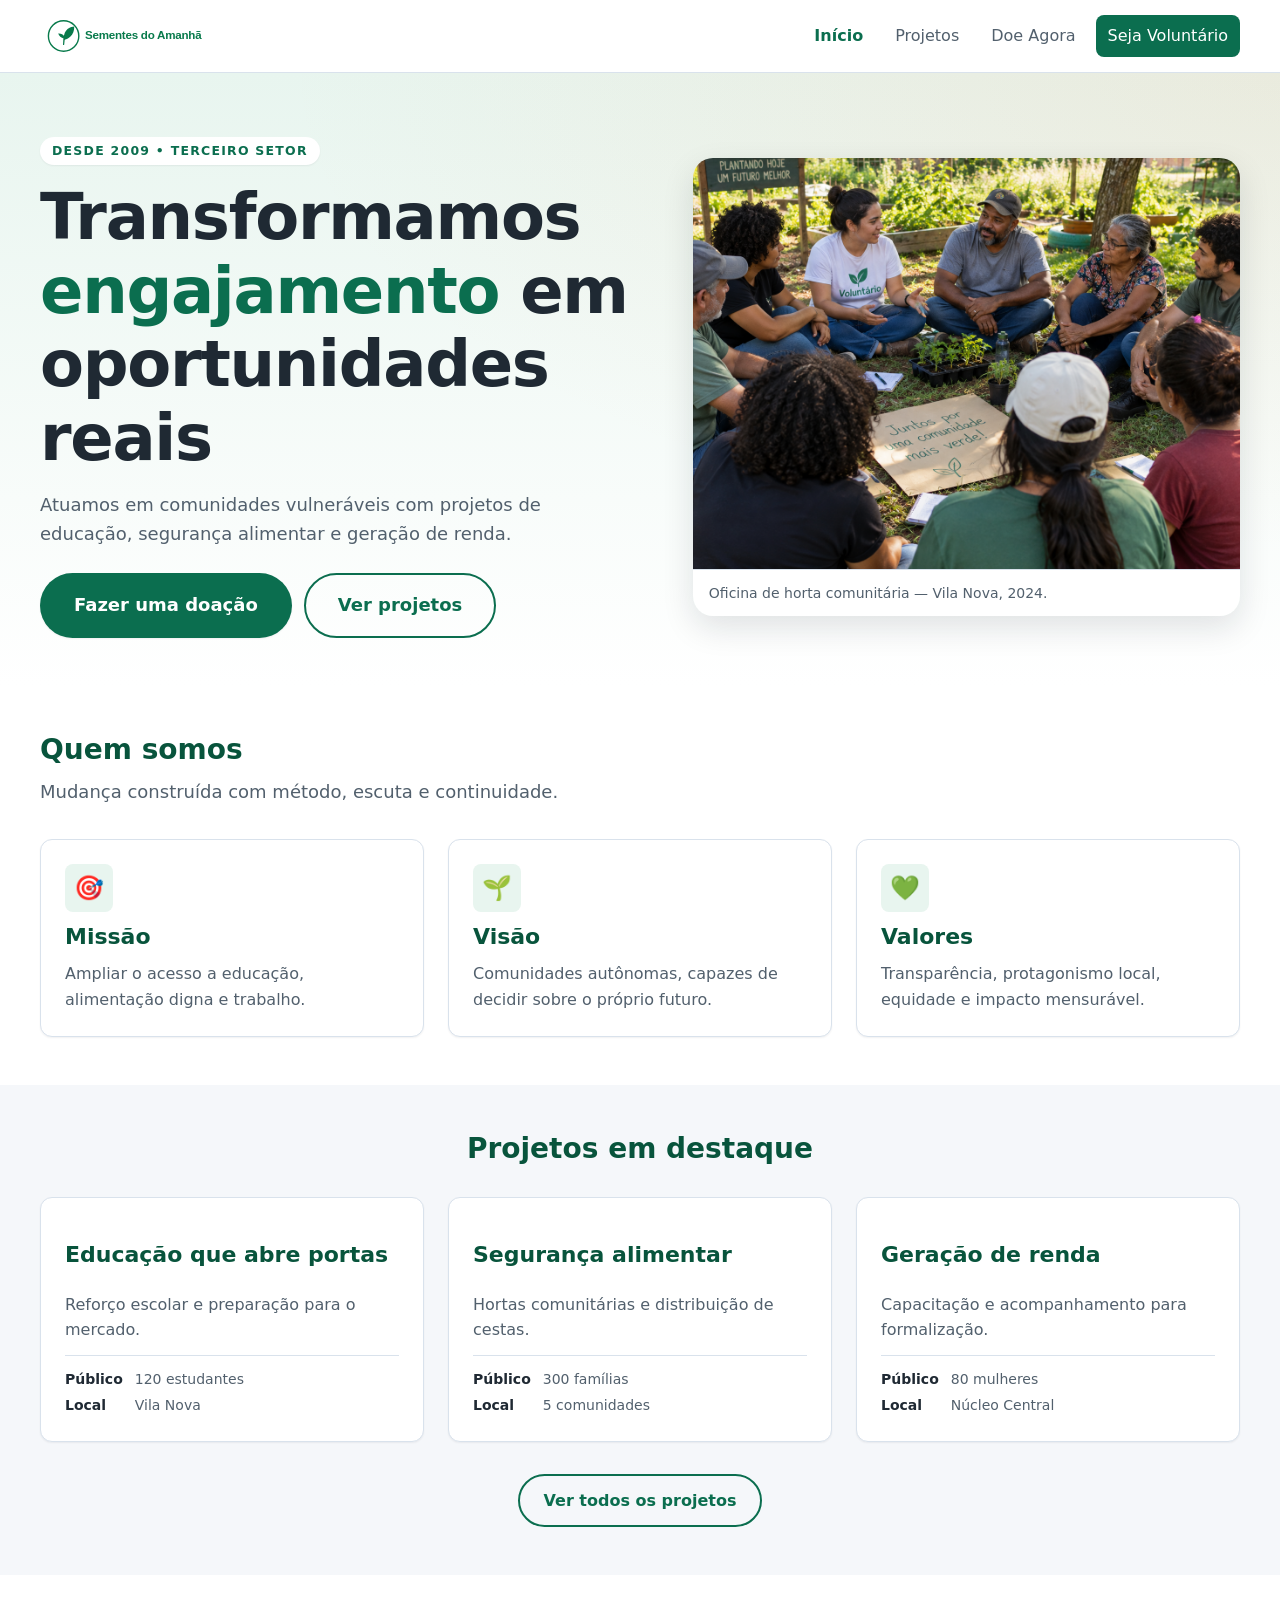
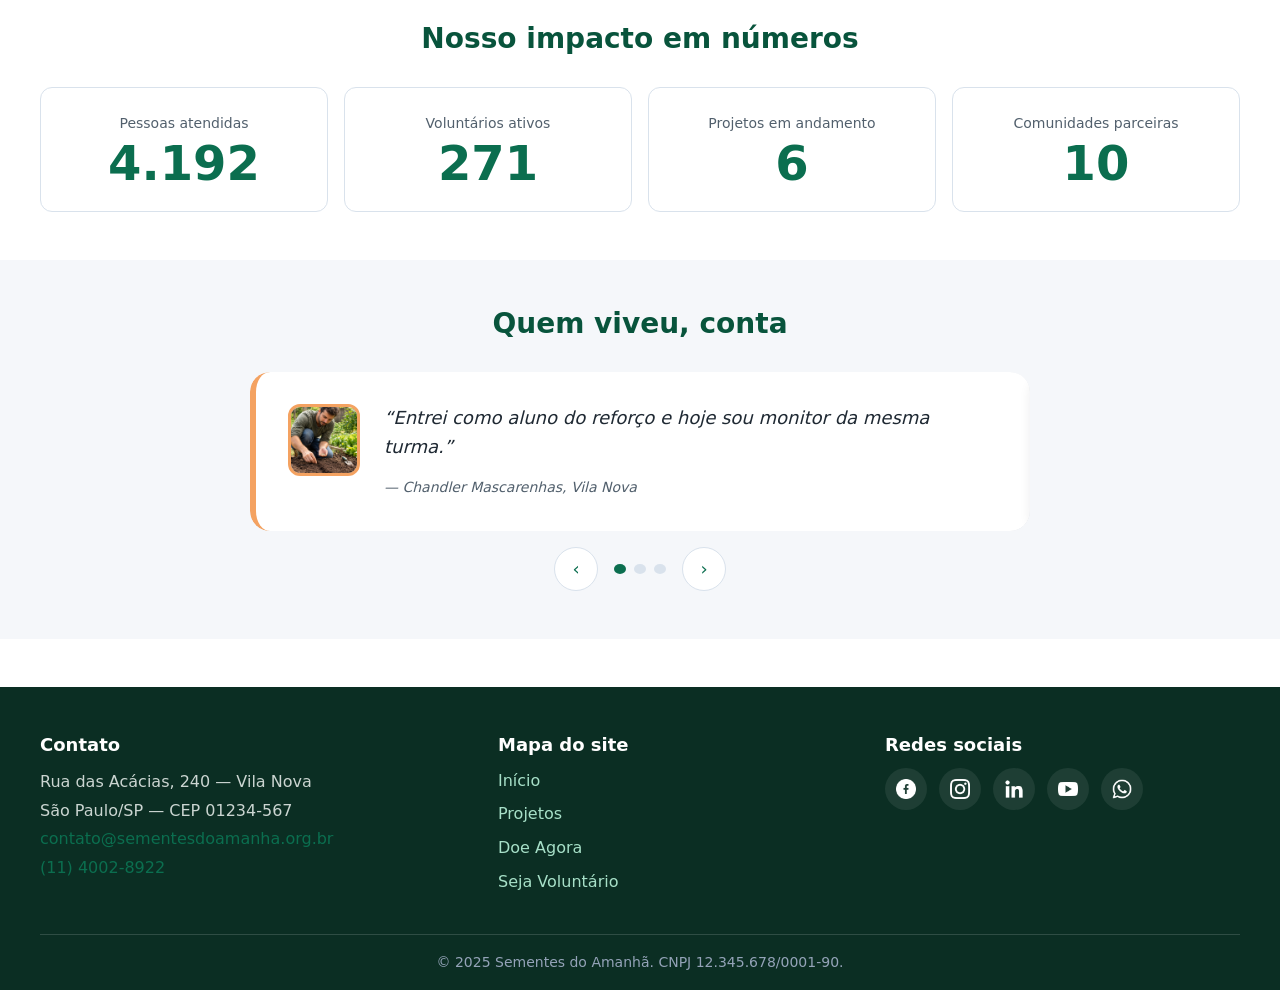
==== commit 0920253f: "feat: transforma Sementes do Amanhã em SPA (v3) - Consolida 4 páginas em um único index.html com vie" ====
--- a/index.html
+++ b/index.html
@@ -3,19 +3,21 @@
 <head>
   <meta charset="UTF-8">
   <meta name="viewport" content="width=device-width, initial-scale=1.0">
-  <meta name="description" content="ONG Sementes do Amanhã: educação, segurança alimentar e geração de renda. Doe ou seja voluntário.">
+  <meta name="description" content="ONG Sementes do Amanhã: educação, segurança alimentar e geração de renda.">
   <meta name="theme-color" content="#0b6e4f">
-  <title>Sementes do Amanhã — Transformando comunidades</title>
+  <title>Sementes do Amanhã</title>
   <link rel="icon" type="image/svg+xml" href="assets/img/icones/sementes_do_amanha_logo.svg">
-  <link rel="stylesheet" href="css/style.css">
+  <link rel="stylesheet" href="css/base.css">
+  <link rel="stylesheet" href="css/layout.css">
+  <link rel="stylesheet" href="css/components.css">
 </head>
 <body>
 
   <a class="skip-link" href="#main">Pular para o conteúdo principal</a>
 
-  <header class="header">
+  <header class="header" role="banner">
     <div class="container header__inner">
-      <a class="header__logo" href="index.html" aria-label="Sementes do Amanhã — página inicial">
+      <a class="header__logo" href="/" data-link aria-label="Sementes do Amanhã — página inicial">
         <img src="assets/img/icones/sementes_do_amanha_logo.svg" alt="Logotipo Sementes do Amanhã" width="160" height="44">
       </a>
 
@@ -25,216 +27,21 @@
 
       <nav class="nav" id="menu-principal" data-open="false" aria-label="Navegação principal">
         <ul class="nav__list">
-          <li><a class="nav__link" href="index.html" aria-current="page">Início</a></li>
-          <li><a class="nav__link" href="projetos.html">Projetos</a></li>
-          <li><a class="nav__link" href="doacao.html">Doe Agora</a></li>
-          <li><a class="nav__link nav__link--cta" href="voluntario.html">Seja Voluntário</a></li>
+          <li><a class="nav__link" href="/" data-link>Início</a></li>
+          <li><a class="nav__link" href="/projetos" data-link>Projetos</a></li>
+          <li><a class="nav__link" href="/doacao" data-link>Doe Agora</a></li>
+          <li><a class="nav__link nav__link--cta" href="/voluntario" data-link>Seja Voluntário</a></li>
         </ul>
       </nav>
     </div>
   </header>
 
-  <main id="main">
-
-    <!-- HERO -->
-    <section class="hero" aria-labelledby="hero-title">
-      <div class="container hero__grid">
-        <div>
-          <span class="hero__eyebrow">Desde 2009 • Terceiro setor</span>
-          <h1 class="hero__title" id="hero-title">
-            Transformamos <em>engajamento</em> em oportunidades reais
-          </h1>
-          <p class="hero__lead">
-            Atuamos em comunidades vulneráveis com projetos de educação,
-            segurança alimentar e geração de renda. Cada doação e cada hora
-            voluntária viram impacto mensurável.
-          </p>
-          <div class="hero__actions">
-            <a class="btn btn--primary btn--lg" href="doacao.html">Fazer uma doação</a>
-            <a class="btn btn--secondary btn--lg" href="projetos.html">Ver projetos</a>
-          </div>
-        </div>
-        <figure class="hero__figure">
-          <img src="assets/img/hero/comunidade-800.jpg"
-               srcset="assets/img/hero/comunidade-480.jpg 480w,
-                       assets/img/hero/comunidade-800.jpg 800w,
-                       assets/img/hero/comunidade-1200.jpg 1200w"
-               sizes="(max-width: 900px) 100vw, 560px"
-               alt="Voluntários e moradores reunidos em círculo em oficina comunitária ao ar livre."
-               width="800" height="600"
-               loading="eager" fetchpriority="high" decoding="async">
-          <figcaption class="hero__caption">Oficina de horta comunitária — Vila Nova, 2024.</figcaption>
-        </figure>
-      </div>
-    </section>
-
-    <!-- SOBRE -->
-    <section class="section" aria-labelledby="sobre-title">
-      <div class="container">
-        <header class="section__header">
-          <h2 class="section__title" id="sobre-title">Quem somos</h2>
-          <p class="section__subtitle">
-            Uma rede que acredita em mudança construída com método, escuta e continuidade.
-          </p>
-        </header>
-
-        <div class="grid grid--3">
-          <article class="card">
-            <span class="card__icon" aria-hidden="true">🎯</span>
-            <h3 class="card__title">Missão</h3>
-            <p class="card__text">Ampliar o acesso a educação, alimentação digna e trabalho.</p>
-          </article>
-          <article class="card">
-            <span class="card__icon" aria-hidden="true">🌱</span>
-            <h3 class="card__title">Visão</h3>
-            <p class="card__text">Comunidades autônomas, capazes de decidir sobre o próprio futuro.</p>
-          </article>
-          <article class="card">
-            <span class="card__icon" aria-hidden="true">💚</span>
-            <h3 class="card__title">Valores</h3>
-            <p class="card__text">Transparência, protagonismo local, equidade e impacto mensurável.</p>
-          </article>
-        </div>
-      </div>
-    </section>
-
-    <!-- PROJETOS EM DESTAQUE -->
-    <section class="section section--soft" aria-labelledby="destaques-title">
-      <div class="container">
-        <header class="section__header section__header--center">
-          <h2 class="section__title" id="destaques-title">Projetos em destaque</h2>
-          <p class="section__subtitle">Iniciativas contínuas, avaliadas por indicadores claros.</p>
-        </header>
-
-        <div class="grid grid--3">
-          <article class="card project-card">
-            <span class="project-card__badge project-card__badge--active">Ativo</span>
-            <h3 class="card__title">Educação que abre portas</h3>
-            <p class="card__text">Reforço escolar e preparação para o mercado de trabalho.</p>
-            <dl class="project-card__meta">
-              <dt>Público</dt><dd>120 estudantes</dd>
-              <dt>Local</dt><dd>Vila Nova</dd>
-            </dl>
-          </article>
-
-          <article class="card project-card">
-            <span class="project-card__badge project-card__badge--active">Ativo</span>
-            <h3 class="card__title">Segurança alimentar</h3>
-            <p class="card__text">Hortas comunitárias e distribuição de cestas.</p>
-            <dl class="project-card__meta">
-              <dt>Público</dt><dd>300 famílias</dd>
-              <dt>Local</dt><dd>5 comunidades</dd>
-            </dl>
-          </article>
-
-          <article class="card project-card">
-            <span class="project-card__badge project-card__badge--active">Ativo</span>
-            <h3 class="card__title">Geração de renda</h3>
-            <p class="card__text">Capacitação e acompanhamento para formalização.</p>
-            <dl class="project-card__meta">
-              <dt>Público</dt><dd>80 mulheres</dd>
-              <dt>Local</dt><dd>Núcleo Central</dd>
-            </dl>
-          </article>
-        </div>
-
-        <p class="text-center mt-6">
-          <a class="btn btn--secondary" href="projetos.html">Ver todos os projetos</a>
-        </p>
-      </div>
-    </section>
-
-    <!-- IMPACTO -->
-    <section class="section" aria-labelledby="impacto-title">
-      <div class="container">
-        <header class="section__header section__header--center">
-          <h2 class="section__title" id="impacto-title">Nosso impacto em números</h2>
-          <p class="section__subtitle">Dados auditados do último exercício.</p>
-        </header>
-
-        <dl class="stats">
-          <div class="stat">
-            <dt>Pessoas atendidas</dt>
-            <dd data-count="4820">0</dd>
-          </div>
-          <div class="stat">
-            <dt>Voluntários ativos</dt>
-            <dd data-count="312">0</dd>
-          </div>
-          <div class="stat">
-            <dt>Projetos em andamento</dt>
-            <dd data-count="7">0</dd>
-          </div>
-          <div class="stat">
-            <dt>Comunidades parceiras</dt>
-            <dd data-count="12">0</dd>
-          </div>
-        </dl>
-      </div>
-    </section>
-
-    <!-- DEPOIMENTOS (carrossel) -->
-    <section class="section section--soft" aria-labelledby="depoimentos-title">
-      <div class="container">
-        <header class="section__header section__header--center">
-          <h2 class="section__title" id="depoimentos-title">Quem viveu, conta</h2>
-        </header>
-
-        <div class="carousel" data-carousel>
-          <div class="carousel__viewport">
-            <div class="carousel__track" data-track>
-              <blockquote class="carousel__slide">
-                <img src="assets/img/avatar/avatar-chandler.jpg" alt="Retrato de Chandler Mascarenhas" width="72" height="72" loading="lazy">
-                <div>
-                  <p class="carousel__quote">“Entrei como aluno do reforço e hoje sou monitor da mesma turma.”</p>
-                  <cite class="carousel__author">— Chandler Mascarenhas, Vila Nova</cite>
-                </div>
-              </blockquote>
-
-              <blockquote class="carousel__slide">
-                <img src="assets/img/avatar/avatar-ana.jpg" alt="Retrato de Ana Ribeiro" width="72" height="72" loading="lazy">
-                <div>
-                  <p class="carousel__quote">“A horta comunitária virou fonte de renda e orgulho para a nossa rua.”</p>
-                  <cite class="carousel__author">— Ana Ribeiro, Jardim das Flores</cite>
-                </div>
-              </blockquote>
-
-              <blockquote class="carousel__slide">
-                <img src="assets/img/avatar/avatar-joao.jpg" alt="Retrato de João Pereira" width="72" height="72" loading="lazy">
-                <div>
-                  <p class="carousel__quote">“Como voluntário, aprendi mais do que ensinei. Recomendo demais.”</p>
-                  <cite class="carousel__author">— João Pereira, voluntário</cite>
-                </div>
-              </blockquote>
-            </div>
-          </div>
-
-          <div class="carousel__controls">
-            <button class="carousel__btn" type="button" data-prev aria-label="Depoimento anterior">‹</button>
-            <div class="carousel__dots" data-dots></div>
-            <button class="carousel__btn" type="button" data-next aria-label="Próximo depoimento">›</button>
-          </div>
-        </div>
-      </div>
-    </section>
-
-    <!-- CTA FINAL -->
-    <section class="section" aria-labelledby="cta-title">
-      <div class="container text-center">
-        <h2 class="section__title" id="cta-title">Pronto para fazer parte?</h2>
-        <p class="section__subtitle mb-4">
-          Escolha como quer contribuir. Toda ajuda vira impacto real.
-        </p>
-        <div class="hero__actions" style="justify-content:center">
-          <a class="btn btn--primary btn--lg" href="doacao.html">Doar agora</a>
-          <a class="btn btn--secondary btn--lg" href="voluntario.html">Ser voluntário</a>
-        </div>
-      </div>
-    </section>
-
+  <main id="main" class="main" tabindex="-1" aria-live="polite">
+    <p class="sr-only" role="status" aria-live="polite" data-route-announcer></p>
+    <!-- As views são injetadas aqui pelo router -->
   </main>
 
-  <footer class="footer">
+  <footer class="footer" role="contentinfo">
     <div class="container">
       <div class="footer__grid">
         <div>
@@ -250,31 +57,61 @@
         <nav aria-labelledby="footer-mapa">
           <h2 class="footer__title" id="footer-mapa">Mapa do site</h2>
           <ul class="footer__list">
-            <li><a href="index.html">Início</a></li>
-            <li><a href="projetos.html">Projetos</a></li>
-            <li><a href="doacao.html">Doe Agora</a></li>
-            <li><a href="voluntario.html">Seja Voluntário</a></li>
+            <li><a href="/" data-link>Início</a></li>
+            <li><a href="/projetos" data-link>Projetos</a></li>
+            <li><a href="/doacao" data-link>Doe Agora</a></li>
+            <li><a href="/voluntario" data-link>Seja Voluntário</a></li>
           </ul>
         </nav>
 
         <div>
           <h2 class="footer__title">Redes sociais</h2>
           <ul class="social">
-            <li><a class="social__link" href="#" aria-label="Facebook" target="_blank" rel="noopener"><img src="assets/img/og/facebook.png" alt="" width="20" height="20" loading="lazy"></a></li>
-            <li><a class="social__link" href="#" aria-label="Instagram" target="_blank" rel="noopener"><img src="assets/img/og/instagram.png" alt="" width="20" height="20" loading="lazy"></a></li>
-            <li><a class="social__link" href="#" aria-label="LinkedIn" target="_blank" rel="noopener"><img src="assets/img/og/linkedin.png" alt="" width="20" height="20" loading="lazy"></a></li>
-            <li><a class="social__link" href="#" aria-label="YouTube" target="_blank" rel="noopener"><img src="assets/img/og/youtube.png" alt="" width="20" height="20" loading="lazy"></a></li>
-            <li><a class="social__link" href="#" aria-label="WhatsApp" target="_blank" rel="noopener"><img src="assets/img/og/whatsapp.png" alt="" width="20" height="20" loading="lazy"></a></li>
+            <li><a class="social__link" href="#" aria-label="Facebook"><img src="assets/img/og/facebook.png" alt="" width="20" height="20" loading="lazy"></a></li>
+            <li><a class="social__link" href="#" aria-label="Instagram"><img src="assets/img/og/instagram.png" alt="" width="20" height="20" loading="lazy"></a></li>
+            <li><a class="social__link" href="#" aria-label="LinkedIn"><img src="assets/img/og/linkedin.png" alt="" width="20" height="20" loading="lazy"></a></li>
+            <li><a class="social__link" href="#" aria-label="YouTube"><img src="assets/img/og/youtube.png" alt="" width="20" height="20" loading="lazy"></a></li>
+            <li><a class="social__link" href="#" aria-label="WhatsApp"><img src="assets/img/og/whatsapp.png" alt="" width="20" height="20" loading="lazy"></a></li>
           </ul>
         </div>
       </div>
-
       <p class="footer__bottom">© 2025 Sementes do Amanhã. CNPJ 12.345.678/0001-90.</p>
     </div>
   </footer>
 
   <div class="toast" role="status" aria-live="polite" data-toast></div>
 
-  <script src="js/main.js" defer></script>
+  <!-- Templates nativos usados pelo JavaScript -->
+  <template id="tpl-card-projeto">
+    <article class="card project-card">
+      <span class="project-card__badge" data-badge></span>
+      <h3 class="card__title" data-title></h3>
+      <p class="card__text" data-text></p>
+      <dl class="project-card__meta">
+        <dt>Público</dt><dd data-publico></dd>
+        <dt>Local</dt><dd data-local></dd>
+      </dl>
+    </article>
+  </template>
+
+  <template id="tpl-slide-depoimento">
+    <blockquote class="carousel__slide">
+      <img data-avatar alt="" width="72" height="72" loading="lazy">
+      <div>
+        <p class="carousel__quote" data-quote></p>
+        <cite class="carousel__author" data-author></cite>
+      </div>
+    </blockquote>
+  </template>
+
+  <template id="tpl-historico-item">
+    <li class="history__item">
+      <strong data-tipo></strong>
+      <span data-resumo></span>
+      <time data-data></time>
+    </li>
+  </template>
+
+  <script type="module" src="js/app.js"></script>
 </body>
 </html>
--- a/css/base.css
+++ b/css/base.css
@@ -0,0 +1,176 @@
+/* =========================================================
+   base.css — reset + design tokens
+   ========================================================= */
+
+/* ---------------------------------------------------------
+   1. Design tokens
+   --------------------------------------------------------- */
+:root {
+  /* Cores — marca */
+  --color-primary:        #0b6e4f;
+  --color-primary-dark:   #08543c;
+  --color-primary-light:  #e8f5ef;
+  --color-secondary:      #f4a261;
+  --color-secondary-dark: #e08c4a;
+  --color-accent:         #2d6a4f;
+
+  /* Cores — neutras */
+  --color-text:        #1f2933;
+  --color-text-soft:   #52606d;
+  --color-text-invert: #ffffff;
+  --color-bg:          #ffffff;
+  --color-bg-soft:     #f5f7fa;
+  --color-bg-dark:     #0b2e23;
+  --color-border:      #d9e2ec;
+
+  /* Cores — feedback */
+  --color-error:   #c0392b;
+  --color-success: #10b981;
+  --color-warning: #f59e0b;
+  --color-info:    #3b82f6;
+
+  /* Tipografia */
+  --font-sans: system-ui, -apple-system, "Segoe UI", Roboto, Ubuntu, sans-serif;
+  --fs-xs:   0.78rem;
+  --fs-sm:   0.875rem;
+  --fs-base: 1rem;
+  --fs-lg:   1.125rem;
+  --fs-xl:   1.375rem;
+  --fs-2xl:  1.75rem;
+  --fs-3xl:  clamp(2rem, 4vw + 1rem, 3rem);
+  --fs-4xl:  clamp(2.5rem, 6vw + 1rem, 4rem);
+  --lh-tight: 1.15;
+  --lh-base:  1.6;
+
+  /* Espaçamento — escala 4/8/12/16/24/32/48/64 */
+  --sp-1: 0.25rem;
+  --sp-2: 0.5rem;
+  --sp-3: 0.75rem;
+  --sp-4: 1rem;
+  --sp-5: 1.5rem;
+  --sp-6: 2rem;
+  --sp-7: 3rem;
+  --sp-8: 4rem;
+
+  /* Layout */
+  --container-max: 1200px;
+  --radius-sm:  8px;
+  --radius-md:  12px;
+  --radius-lg:  20px;
+  --radius-full: 999px;
+
+  /* Sombras */
+  --shadow-sm: 0 1px 2px rgba(15, 23, 42, 0.06);
+  --shadow-md: 0 4px 12px rgba(15, 23, 42, 0.08);
+  --shadow-lg: 0 12px 32px rgba(15, 23, 42, 0.12);
+  --shadow-focus: 0 0 0 4px rgba(11, 110, 79, 0.25);
+
+  /* Transições */
+  --transition-fast: 0.15s ease;
+  --transition-base: 0.25s ease;
+  --transition-slow: 0.4s ease;
+
+  /* Header */
+  --header-h: 72px;
+}
+
+/* ---------------------------------------------------------
+   2. Reset moderno
+   --------------------------------------------------------- */
+*,
+*::before,
+*::after { box-sizing: border-box; }
+
+* { margin: 0; }
+
+html {
+  scroll-behavior: smooth;
+  -webkit-text-size-adjust: 100%;
+}
+
+body {
+  font-family: var(--font-sans);
+  font-size: var(--fs-base);
+  line-height: var(--lh-base);
+  color: var(--color-text);
+  background: var(--color-bg);
+  -webkit-font-smoothing: antialiased;
+}
+
+img, svg, video {
+  display: block;
+  max-width: 100%;
+  height: auto;
+}
+
+input, button, textarea, select { font: inherit; }
+
+a {
+  color: var(--color-primary);
+  text-decoration: none;
+  transition: color var(--transition-fast);
+}
+
+a:hover { color: var(--color-primary-dark); }
+
+ul, ol { padding: 0; list-style: none; }
+
+h1, h2, h3, h4 {
+  line-height: var(--lh-tight);
+  font-weight: 700;
+}
+
+/* ---------------------------------------------------------
+   3. Acessibilidade
+   --------------------------------------------------------- */
+.sr-only {
+  position: absolute;
+  width: 1px; height: 1px;
+  padding: 0; margin: -1px;
+  overflow: hidden;
+  clip: rect(0,0,0,0);
+  white-space: nowrap;
+  border: 0;
+}
+
+.skip-link {
+  position: absolute;
+  top: -100px;
+  left: var(--sp-4);
+  padding: var(--sp-3) var(--sp-4);
+  background: var(--color-primary);
+  color: var(--color-text-invert);
+  border-radius: var(--radius-sm);
+  z-index: 9999;
+  transition: top var(--transition-fast);
+}
+.skip-link:focus { top: var(--sp-4); }
+
+:focus-visible {
+  outline: none;
+  box-shadow: var(--shadow-focus);
+  border-radius: var(--radius-sm);
+}
+
+@media (prefers-reduced-motion: reduce) {
+  *, *::before, *::after {
+    animation-duration: 0.01ms !important;
+    transition-duration: 0.01ms !important;
+    scroll-behavior: auto !important;
+  }
+}
+
+/* ---------------------------------------------------------
+   4. Utilitários
+   --------------------------------------------------------- */
+.container {
+  width: min(100% - var(--sp-5), var(--container-max));
+  margin-inline: auto;
+}
+
+.text-center { text-align: center; }
+.mt-4 { margin-top: var(--sp-4); }
+.mt-5 { margin-top: var(--sp-5); }
+.mt-6 { margin-top: var(--sp-6); }
+.mb-4 { margin-bottom: var(--sp-4); }
+.hidden { display: none !important; }
--- a/css/layout.css
+++ b/css/layout.css
@@ -0,0 +1,270 @@
+/* =========================================================
+   layout.css — estrutura macro da SPA
+   ========================================================= */
+
+/* ---------------------------------------------------------
+   1. Header fixo
+   --------------------------------------------------------- */
+.header {
+  position: sticky;
+  top: 0;
+  z-index: 100;
+  background: rgba(255, 255, 255, 0.92);
+  backdrop-filter: saturate(180%) blur(12px);
+  -webkit-backdrop-filter: saturate(180%) blur(12px);
+  border-bottom: 1px solid var(--color-border);
+}
+
+.header__inner {
+  display: flex;
+  align-items: center;
+  justify-content: space-between;
+  gap: var(--sp-4);
+  height: var(--header-h);
+}
+
+.header__logo { display: inline-flex; align-items: center; }
+.header__logo img { height: 44px; width: auto; }
+
+.header__toggle {
+  display: none;
+  width: 44px; height: 44px;
+  background: transparent;
+  border: 1px solid var(--color-border);
+  border-radius: var(--radius-sm);
+  cursor: pointer;
+  position: relative;
+}
+.header__toggle::before,
+.header__toggle::after {
+  content: "";
+  position: absolute;
+  left: 50%; transform: translateX(-50%);
+  width: 22px; height: 2px;
+  background: var(--color-primary);
+  transition: transform var(--transition-base), top var(--transition-base);
+}
+.header__toggle::before { top: 15px; }
+.header__toggle::after  { top: 27px; }
+.header__toggle[aria-expanded="true"]::before { top: 21px; transform: translateX(-50%) rotate(45deg); }
+.header__toggle[aria-expanded="true"]::after  { top: 21px; transform: translateX(-50%) rotate(-45deg); }
+
+.nav__list {
+  display: flex;
+  align-items: center;
+  gap: var(--sp-2);
+}
+
+.nav__link {
+  display: inline-block;
+  padding: var(--sp-2) var(--sp-3);
+  border-radius: var(--radius-sm);
+  font-weight: 500;
+  color: var(--color-text-soft);
+  transition: color var(--transition-fast), background var(--transition-fast);
+}
+.nav__link:hover,
+.nav__link:focus { color: var(--color-primary); background: var(--color-primary-light); }
+.nav__link[aria-current="page"] { color: var(--color-primary); font-weight: 600; }
+.nav__link--cta {
+  background: var(--color-primary);
+  color: var(--color-text-invert);
+}
+.nav__link--cta:hover { background: var(--color-primary-dark); color: var(--color-text-invert); }
+
+/* Menu mobile */
+@media (max-width: 860px) {
+  .header__toggle { display: block; }
+  .nav {
+    position: fixed;
+    inset: var(--header-h) 0 auto 0;
+    background: #fff;
+    border-bottom: 1px solid var(--color-border);
+    max-height: 0;
+    overflow: hidden;
+    transition: max-height var(--transition-slow);
+    box-shadow: var(--shadow-md);
+  }
+  .nav[data-open="true"] { max-height: 420px; }
+  .nav__list {
+    flex-direction: column;
+    align-items: stretch;
+    padding: var(--sp-3) var(--sp-4) var(--sp-5);
+    gap: var(--sp-1);
+  }
+  .nav__link { padding: var(--sp-3) var(--sp-4); }
+}
+
+/* ---------------------------------------------------------
+   2. Main — container das views
+   --------------------------------------------------------- */
+.main {
+  min-height: calc(100vh - var(--header-h) - 320px);
+  display: block;
+  animation: viewFadeIn var(--transition-base) ease;
+}
+
+.main:focus { outline: none; }
+
+@keyframes viewFadeIn {
+  from { opacity: 0; transform: translateY(8px); }
+  to   { opacity: 1; transform: translateY(0); }
+}
+
+/* ---------------------------------------------------------
+   3. Seções e grids
+   --------------------------------------------------------- */
+.section { padding: var(--sp-7) 0; }
+.section--soft { background: var(--color-bg-soft); }
+.section--dark { background: var(--color-bg-dark); color: var(--color-text-invert); }
+
+.section__header {
+  max-width: 62ch;
+  margin-bottom: var(--sp-6);
+}
+.section__header--center {
+  margin-inline: auto;
+  text-align: center;
+}
+
+.section__title {
+  font-size: var(--fs-2xl);
+  margin-bottom: var(--sp-3);
+  color: var(--color-primary-dark);
+}
+.section__title--invert { color: var(--color-text-invert); }
+
+.section__subtitle {
+  color: var(--color-text-soft);
+  font-size: var(--fs-lg);
+}
+
+.grid { display: grid; gap: var(--sp-5); }
+.grid--2 { grid-template-columns: repeat(2, 1fr); }
+.grid--3 { grid-template-columns: repeat(3, 1fr); }
+.grid--4 { grid-template-columns: repeat(4, 1fr); }
+
+/* ---------------------------------------------------------
+   4. Hero
+   --------------------------------------------------------- */
+.hero {
+  padding: var(--sp-8) 0 var(--sp-7);
+  background:
+    radial-gradient(ellipse at top right, rgba(244, 162, 97, 0.12), transparent 55%),
+    linear-gradient(180deg, var(--color-primary-light) 0%, var(--color-bg) 100%);
+}
+
+.hero__grid {
+  display: grid;
+  grid-template-columns: 1.05fr 0.95fr;
+  gap: var(--sp-7);
+  align-items: center;
+}
+
+.hero__eyebrow {
+  display: inline-block;
+  font-size: var(--fs-xs);
+  font-weight: 700;
+  text-transform: uppercase;
+  letter-spacing: 0.1em;
+  color: var(--color-primary);
+  background: #fff;
+  padding: var(--sp-1) var(--sp-3);
+  border-radius: var(--radius-full);
+  margin-bottom: var(--sp-4);
+  box-shadow: var(--shadow-sm);
+}
+
+.hero__title {
+  font-size: var(--fs-4xl);
+  letter-spacing: -0.02em;
+  margin-bottom: var(--sp-4);
+}
+.hero__title em { font-style: normal; color: var(--color-primary); }
+
+.hero__lead {
+  font-size: var(--fs-lg);
+  color: var(--color-text-soft);
+  max-width: 52ch;
+  margin-bottom: var(--sp-5);
+}
+
+.hero__actions {
+  display: flex;
+  flex-wrap: wrap;
+  gap: var(--sp-3);
+}
+
+.hero__figure {
+  margin: 0;
+  border-radius: var(--radius-lg);
+  overflow: hidden;
+  box-shadow: var(--shadow-lg);
+  background: var(--color-primary-light);
+}
+.hero__figure img {
+  width: 100%;
+  aspect-ratio: 4 / 3;
+  object-fit: cover;
+}
+.hero__caption {
+  padding: var(--sp-3) var(--sp-4);
+  font-size: var(--fs-sm);
+  color: var(--color-text-soft);
+  background: #fff;
+  border-top: 1px solid var(--color-border);
+}
+
+/* ---------------------------------------------------------
+   5. Footer
+   --------------------------------------------------------- */
+.footer {
+  background: var(--color-bg-dark);
+  color: #cbd5d1;
+  padding: var(--sp-7) 0 var(--sp-4);
+  margin-top: var(--sp-7);
+}
+.footer__grid {
+  display: grid;
+  grid-template-columns: 1.2fr 1fr 1fr;
+  gap: var(--sp-6);
+  margin-bottom: var(--sp-6);
+}
+.footer__title {
+  color: #fff;
+  font-size: var(--fs-lg);
+  margin-bottom: var(--sp-3);
+}
+.footer__list li { margin-bottom: var(--sp-2); }
+.footer__list a { color: #a7e0c8; }
+.footer__list a:hover { color: #fff; }
+.footer address { font-style: normal; line-height: 1.8; }
+.footer__bottom {
+  border-top: 1px solid rgba(255,255,255,0.15);
+  padding-top: var(--sp-4);
+  text-align: center;
+  font-size: var(--fs-sm);
+  color: #94a3b8;
+}
+
+/* ---------------------------------------------------------
+   6. Media queries gerais
+   --------------------------------------------------------- */
+@media (max-width: 960px) {
+  .hero__grid { grid-template-columns: 1fr; }
+  .grid--4 { grid-template-columns: repeat(2, 1fr); }
+}
+
+@media (max-width: 860px) {
+  .grid--3 { grid-template-columns: repeat(2, 1fr); }
+}
+
+@media (max-width: 720px) {
+  .grid--2, .grid--3, .grid--4 { grid-template-columns: 1fr; }
+  .footer__grid { grid-template-columns: 1fr; }
+  .stats { grid-template-columns: repeat(2, 1fr); }
+}
+
+@media (max-width: 520px) {
+  .hero { padding: var(--sp-6) 0; }
+}
--- a/css/components.css
+++ b/css/components.css
@@ -0,0 +1,362 @@
+/* =========================================================
+   components.css — componentes reutilizáveis
+   ========================================================= */
+
+/* ---------------------------------------------------------
+   1. Botões
+   --------------------------------------------------------- */
+.btn {
+  display: inline-flex;
+  align-items: center;
+  justify-content: center;
+  gap: var(--sp-2);
+  padding: var(--sp-3) var(--sp-5);
+  border-radius: var(--radius-full);
+  border: 2px solid transparent;
+  font-weight: 600;
+  cursor: pointer;
+  transition: transform var(--transition-fast),
+              background var(--transition-fast),
+              color var(--transition-fast),
+              box-shadow var(--transition-fast);
+  white-space: nowrap;
+}
+.btn:hover { transform: translateY(-1px); }
+.btn:active { transform: translateY(0); }
+.btn[disabled] { opacity: 0.6; cursor: not-allowed; transform: none; }
+
+.btn--primary {
+  background: var(--color-primary);
+  color: var(--color-text-invert);
+  box-shadow: var(--shadow-sm);
+}
+.btn--primary:hover {
+  background: var(--color-primary-dark);
+  color: var(--color-text-invert);
+  box-shadow: var(--shadow-md);
+}
+.btn--secondary {
+  background: transparent;
+  color: var(--color-primary);
+  border-color: var(--color-primary);
+}
+.btn--secondary:hover { background: var(--color-primary-light); }
+.btn--ghost { background: transparent; color: var(--color-text); }
+.btn--ghost:hover { background: var(--color-bg-soft); }
+.btn--block { width: 100%; }
+.btn--lg { padding: var(--sp-4) var(--sp-6); font-size: var(--fs-lg); }
+
+/* ---------------------------------------------------------
+   2. Cards
+   --------------------------------------------------------- */
+.card {
+  background: #fff;
+  border: 1px solid var(--color-border);
+  border-radius: var(--radius-md);
+  padding: var(--sp-5);
+  box-shadow: var(--shadow-sm);
+  transition: transform var(--transition-base), box-shadow var(--transition-base);
+}
+.card:hover {
+  transform: translateY(-4px);
+  box-shadow: var(--shadow-lg);
+}
+.card__title {
+  font-size: var(--fs-xl);
+  color: var(--color-primary-dark);
+  margin-bottom: var(--sp-3);
+}
+.card__text { color: var(--color-text-soft); }
+.card__icon {
+  width: 48px; height: 48px;
+  display: inline-flex;
+  align-items: center;
+  justify-content: center;
+  background: var(--color-primary-light);
+  color: var(--color-primary);
+  border-radius: var(--radius-sm);
+  margin-bottom: var(--sp-3);
+  font-size: 1.5rem;
+}
+
+.project-card { display: flex; flex-direction: column; gap: var(--sp-3); }
+.project-card__badge {
+  display: inline-block;
+  font-size: var(--fs-xs);
+  font-weight: 700;
+  text-transform: uppercase;
+  letter-spacing: 0.05em;
+  padding: var(--sp-1) var(--sp-3);
+  border-radius: var(--radius-full);
+  align-self: flex-start;
+}
+.project-card__badge--active   { background: #d1fae5; color: #065f46; }
+.project-card__badge--planning { background: #fef3c7; color: #92400e; }
+
+.project-card__meta {
+  display: grid;
+  grid-template-columns: max-content 1fr;
+  gap: var(--sp-1) var(--sp-3);
+  font-size: var(--fs-sm);
+  color: var(--color-text-soft);
+  padding-top: var(--sp-3);
+  border-top: 1px solid var(--color-border);
+}
+.project-card__meta dt { font-weight: 600; color: var(--color-text); }
+
+/* ---------------------------------------------------------
+   3. Indicadores
+   --------------------------------------------------------- */
+.stats { display: grid; grid-template-columns: repeat(4, 1fr); gap: var(--sp-4); }
+.stat {
+  background: #fff;
+  border-radius: var(--radius-md);
+  padding: var(--sp-5);
+  text-align: center;
+  border: 1px solid var(--color-border);
+  transition: transform var(--transition-base);
+}
+.stat:hover { transform: translateY(-3px); }
+.stat dt { font-size: var(--fs-sm); color: var(--color-text-soft); margin-bottom: var(--sp-1); }
+.stat dd {
+  font-size: var(--fs-3xl);
+  font-weight: 800;
+  line-height: 1;
+  color: var(--color-primary);
+  font-variant-numeric: tabular-nums;
+}
+
+/* ---------------------------------------------------------
+   4. Filtros
+   --------------------------------------------------------- */
+.filters { display: flex; flex-wrap: wrap; gap: var(--sp-2); margin-bottom: var(--sp-6); }
+.filters__btn {
+  padding: var(--sp-2) var(--sp-4);
+  background: #fff;
+  border: 1px solid var(--color-border);
+  border-radius: var(--radius-full);
+  font-weight: 500;
+  color: var(--color-text-soft);
+  cursor: pointer;
+  transition: all var(--transition-fast);
+}
+.filters__btn:hover { border-color: var(--color-primary); color: var(--color-primary); }
+.filters__btn[aria-pressed="true"] {
+  background: var(--color-primary);
+  border-color: var(--color-primary);
+  color: var(--color-text-invert);
+}
+
+/* ---------------------------------------------------------
+   5. Carrossel
+   --------------------------------------------------------- */
+.carousel { position: relative; max-width: 780px; margin-inline: auto; }
+.carousel__viewport { overflow: hidden; border-radius: var(--radius-lg); }
+.carousel__track { display: flex; transition: transform var(--transition-slow); }
+.carousel__slide {
+  min-width: 100%;
+  padding: var(--sp-6);
+  background: #fff;
+  border-left: 6px solid var(--color-secondary);
+  border-radius: var(--radius-lg);
+  box-shadow: var(--shadow-md);
+  display: grid;
+  grid-template-columns: auto 1fr;
+  gap: var(--sp-5);
+  align-items: start;
+}
+.carousel__slide img {
+  width: 72px; height: 72px;
+  border-radius: var(--radius-md);
+  object-fit: cover;
+  border: 3px solid var(--color-secondary);
+}
+.carousel__quote { font-size: var(--fs-lg); font-style: italic; margin-bottom: var(--sp-3); }
+.carousel__author { color: var(--color-text-soft); font-size: var(--fs-sm); }
+.carousel__controls {
+  display: flex;
+  justify-content: center;
+  align-items: center;
+  gap: var(--sp-4);
+  margin-top: var(--sp-4);
+}
+.carousel__btn {
+  width: 44px; height: 44px;
+  border-radius: 50%;
+  border: 1px solid var(--color-border);
+  background: #fff;
+  cursor: pointer;
+  font-size: var(--fs-lg);
+  color: var(--color-primary);
+  transition: all var(--transition-fast);
+}
+.carousel__btn:hover { background: var(--color-primary); color: #fff; border-color: var(--color-primary); }
+.carousel__dots { display: flex; gap: var(--sp-2); }
+.carousel__dot {
+  width: 10px; height: 10px;
+  border-radius: 50%;
+  border: none;
+  background: var(--color-border);
+  cursor: pointer;
+  transition: background var(--transition-fast);
+}
+.carousel__dot[aria-current="true"] { background: var(--color-primary); }
+
+@media (max-width: 520px) {
+  .carousel__slide { grid-template-columns: 1fr; text-align: center; }
+  .carousel__slide img { margin-inline: auto; }
+}
+
+/* ---------------------------------------------------------
+   6. Formulários
+   --------------------------------------------------------- */
+.form { max-width: 720px; margin-inline: auto; }
+
+.form__fieldset {
+  border: 1px solid var(--color-border);
+  border-radius: var(--radius-md);
+  padding: var(--sp-5);
+  margin-bottom: var(--sp-5);
+  background: #fff;
+}
+.form__legend {
+  font-weight: 700;
+  color: var(--color-primary-dark);
+  padding: 0 var(--sp-2);
+  font-size: var(--fs-lg);
+}
+
+.form__field {
+  display: flex;
+  flex-direction: column;
+  gap: var(--sp-2);
+  margin-bottom: var(--sp-4);
+}
+.form__label { font-weight: 600; font-size: var(--fs-sm); }
+
+.form__input,
+.form__select,
+.form__textarea {
+  width: 100%;
+  padding: var(--sp-3) var(--sp-4);
+  border: 1px solid var(--color-border);
+  border-radius: var(--radius-sm);
+  background: #fff;
+  transition: border-color var(--transition-fast), box-shadow var(--transition-fast);
+}
+.form__input:focus,
+.form__select:focus,
+.form__textarea:focus {
+  outline: none;
+  border-color: var(--color-primary);
+  box-shadow: var(--shadow-focus);
+}
+
+.form__input:user-invalid,
+.form__select:user-invalid,
+.form__textarea:user-invalid {
+  border-color: var(--color-error);
+  background: #fef2f2;
+}
+.form__input:user-valid,
+.form__select:user-valid {
+  border-color: var(--color-success);
+  background: #f0fdf4;
+}
+
+.form__error {
+  font-size: var(--fs-xs);
+  color: var(--color-error);
+  min-height: 1em;
+}
+
+.form__row { display: grid; grid-template-columns: 1fr 1fr; gap: var(--sp-4); }
+@media (max-width: 620px) { .form__row { grid-template-columns: 1fr; } }
+
+.form__checkbox { display: flex; align-items: flex-start; gap: var(--sp-3); }
+.form__checkbox input { width: auto; margin-top: 4px; }
+
+.form__progress {
+  height: 6px;
+  background: var(--color-bg-soft);
+  border-radius: var(--radius-full);
+  overflow: hidden;
+  margin-bottom: var(--sp-5);
+}
+.form__progress-fill {
+  height: 100%;
+  width: 0;
+  background: linear-gradient(90deg, var(--color-primary), var(--color-secondary));
+  transition: width var(--transition-base);
+}
+
+.donation-values {
+  display: grid;
+  grid-template-columns: repeat(4, 1fr);
+  gap: var(--sp-3);
+  margin-bottom: var(--sp-4);
+}
+.donation-values input[type="radio"] { position: absolute; opacity: 0; pointer-events: none; }
+.donation-values label {
+  display: flex;
+  align-items: center;
+  justify-content: center;
+  padding: var(--sp-4);
+  border: 2px solid var(--color-border);
+  border-radius: var(--radius-md);
+  cursor: pointer;
+  font-weight: 700;
+  font-size: var(--fs-lg);
+  color: var(--color-text-soft);
+  transition: all var(--transition-fast);
+}
+.donation-values label:hover { border-color: var(--color-primary); color: var(--color-primary); }
+.donation-values input:checked + label {
+  border-color: var(--color-primary);
+  background: var(--color-primary-light);
+  color: var(--color-primary-dark);
+}
+.donation-values input:focus-visible + label { box-shadow: var(--shadow-focus); }
+@media (max-width: 620px) { .donation-values { grid-template-columns: repeat(2, 1fr); } }
+
+.form__actions {
+  display: flex;
+  flex-wrap: wrap;
+  gap: var(--sp-3);
+  margin-top: var(--sp-4);
+}
+
+/* ---------------------------------------------------------
+   7. Redes sociais
+   --------------------------------------------------------- */
+.social { display: flex; flex-wrap: wrap; gap: var(--sp-3); }
+.social__link {
+  display: inline-flex;
+  align-items: center;
+  justify-content: center;
+  width: 42px; height: 42px;
+  border-radius: 50%;
+  background: rgba(255,255,255,0.08);
+  transition: transform var(--transition-fast), background var(--transition-fast);
+}
+.social__link:hover { background: rgba(255,255,255,0.2); transform: translateY(-2px); }
+.social__link img { width: 20px; height: 20px; filter: brightness(0) invert(1); }
+
+/* ---------------------------------------------------------
+   8. Toast
+   --------------------------------------------------------- */
+.toast {
+  display: flex;
+  align-items: center;
+  gap: var(--sp-3);
+  justify-content: space-between;
+}
+.toast__close {
+  background: transparent;
+  border: none;
+  color: inherit;
+  font-size: 1.25rem;
+  cursor: pointer;
+  padding: 0 var(--sp-2);
+  line-height: 1;
+}
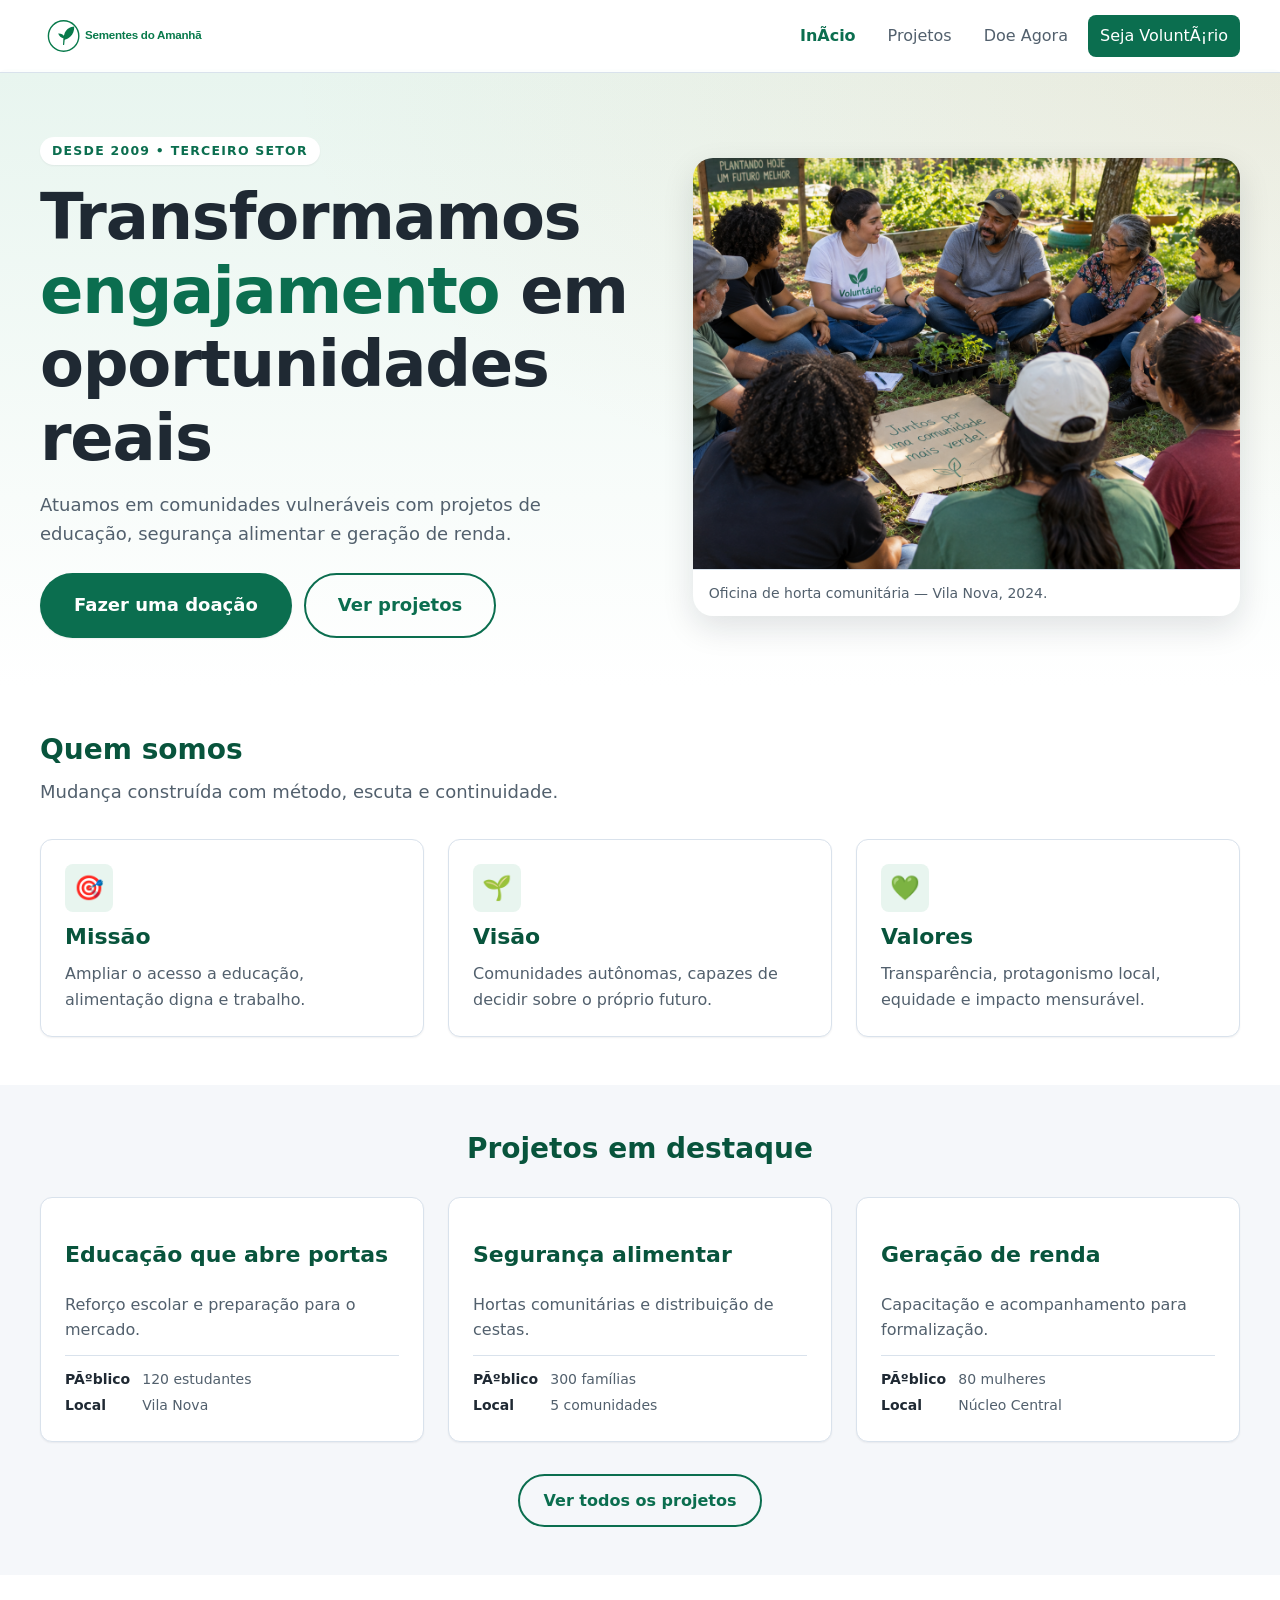
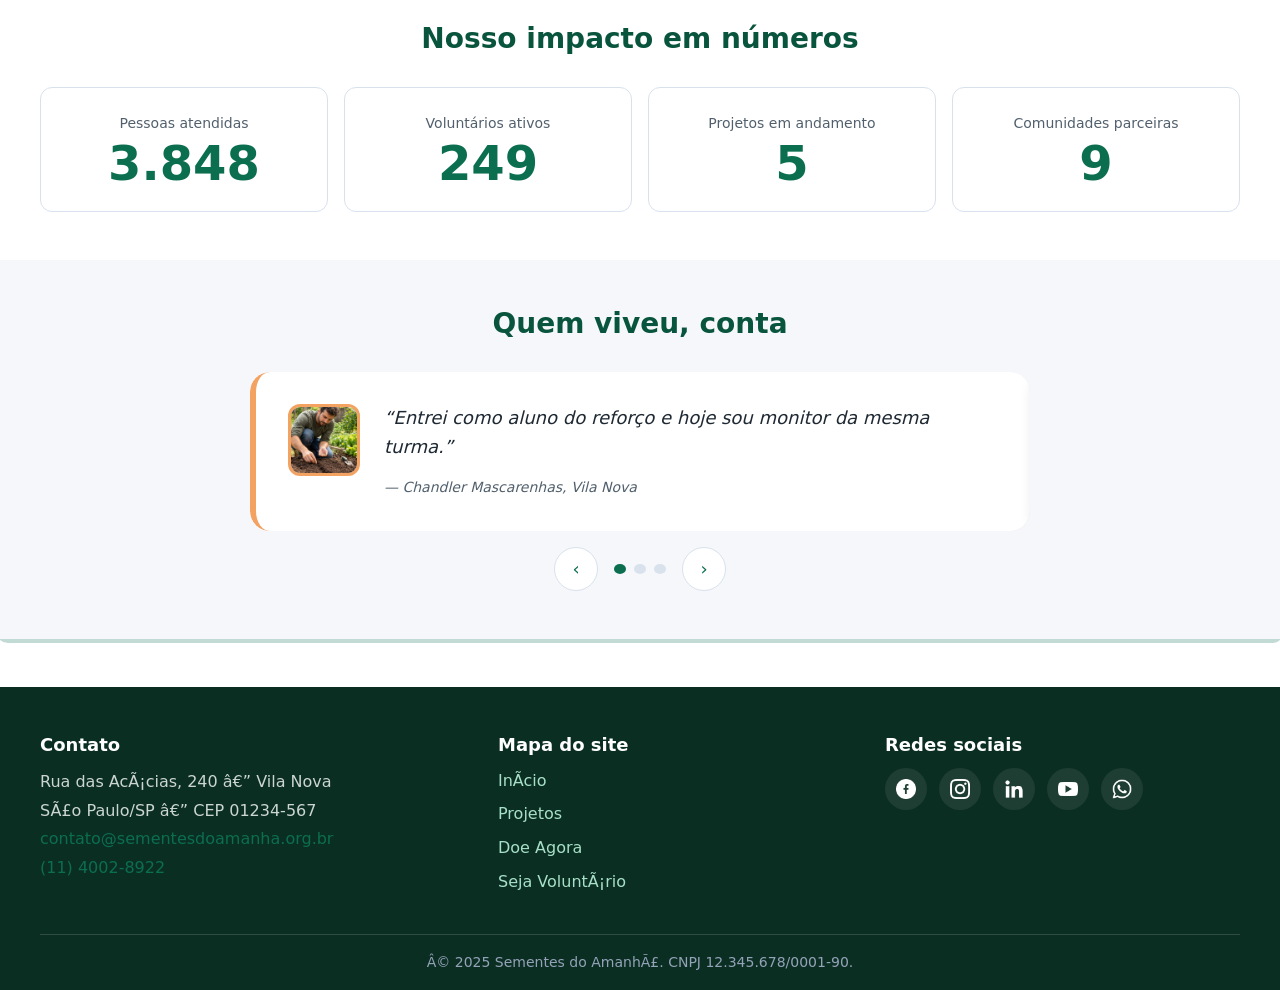
==== commit 4f6e6d3a: "Fix: change router to Hash API for GitHub Pages compatibility" ====
--- a/index.html
+++ b/index.html
@@ -1,11 +1,11 @@
-<!DOCTYPE html>
+﻿<!DOCTYPE html>
 <html lang="pt-BR">
 <head>
   <meta charset="UTF-8">
   <meta name="viewport" content="width=device-width, initial-scale=1.0">
-  <meta name="description" content="ONG Sementes do Amanhã: educação, segurança alimentar e geração de renda.">
+  <meta name="description" content="ONG Sementes do AmanhÃ£: educaÃ§Ã£o, seguranÃ§a alimentar e geraÃ§Ã£o de renda.">
   <meta name="theme-color" content="#0b6e4f">
-  <title>Sementes do Amanhã</title>
+  <title>Sementes do AmanhÃ£</title>
   <link rel="icon" type="image/svg+xml" href="assets/img/icones/sementes_do_amanha_logo.svg">
   <link rel="stylesheet" href="css/base.css">
   <link rel="stylesheet" href="css/layout.css">
@@ -13,24 +13,24 @@
 </head>
 <body>
 
-  <a class="skip-link" href="#main">Pular para o conteúdo principal</a>
+  <a class="skip-link" href="#main">Pular para o conteÃºdo principal</a>
 
   <header class="header" role="banner">
     <div class="container header__inner">
-      <a class="header__logo" href="/" data-link aria-label="Sementes do Amanhã — página inicial">
-        <img src="assets/img/icones/sementes_do_amanha_logo.svg" alt="Logotipo Sementes do Amanhã" width="160" height="44">
+      <a class="header__logo" href="#/" data-link aria-label="Sementes do AmanhÃ£ â€” pÃ¡gina inicial">
+        <img src="assets/img/icones/sementes_do_amanha_logo.svg" alt="Logotipo Sementes do AmanhÃ£" width="160" height="44">
       </a>
 
       <button class="header__toggle" type="button" aria-expanded="false" aria-controls="menu-principal" aria-label="Abrir menu">
         <span class="sr-only">Menu</span>
       </button>
 
-      <nav class="nav" id="menu-principal" data-open="false" aria-label="Navegação principal">
+      <nav class="nav" id="menu-principal" data-open="false" aria-label="NavegaÃ§Ã£o principal">
         <ul class="nav__list">
-          <li><a class="nav__link" href="/" data-link>Início</a></li>
-          <li><a class="nav__link" href="/projetos" data-link>Projetos</a></li>
-          <li><a class="nav__link" href="/doacao" data-link>Doe Agora</a></li>
-          <li><a class="nav__link nav__link--cta" href="/voluntario" data-link>Seja Voluntário</a></li>
+          <li><a class="nav__link" href="#/" data-link>InÃ­cio</a></li>
+          <li><a class="nav__link" href="#/projetos" data-link>Projetos</a></li>
+          <li><a class="nav__link" href="#/doacao" data-link>Doe Agora</a></li>
+          <li><a class="nav__link nav__link--cta" href="#/voluntario" data-link>Seja VoluntÃ¡rio</a></li>
         </ul>
       </nav>
     </div>
@@ -38,7 +38,7 @@
 
   <main id="main" class="main" tabindex="-1" aria-live="polite">
     <p class="sr-only" role="status" aria-live="polite" data-route-announcer></p>
-    <!-- As views são injetadas aqui pelo router -->
+    <!-- As views sÃ£o injetadas aqui pelo router -->
   </main>
 
   <footer class="footer" role="contentinfo">
@@ -47,8 +47,8 @@
         <div>
           <h2 class="footer__title">Contato</h2>
           <address>
-            Rua das Acácias, 240 — Vila Nova<br>
-            São Paulo/SP — CEP 01234-567<br>
+            Rua das AcÃ¡cias, 240 â€” Vila Nova<br>
+            SÃ£o Paulo/SP â€” CEP 01234-567<br>
             <a href="mailto:contato@sementesdoamanha.org.br">contato@sementesdoamanha.org.br</a><br>
             <a href="tel:+551140028922">(11) 4002-8922</a>
           </address>
@@ -57,10 +57,10 @@
         <nav aria-labelledby="footer-mapa">
           <h2 class="footer__title" id="footer-mapa">Mapa do site</h2>
           <ul class="footer__list">
-            <li><a href="/" data-link>Início</a></li>
-            <li><a href="/projetos" data-link>Projetos</a></li>
-            <li><a href="/doacao" data-link>Doe Agora</a></li>
-            <li><a href="/voluntario" data-link>Seja Voluntário</a></li>
+            <li><a href="#/" data-link>InÃ­cio</a></li>
+            <li><a href="#/projetos" data-link>Projetos</a></li>
+            <li><a href="#/doacao" data-link>Doe Agora</a></li>
+            <li><a href="#/voluntario" data-link>Seja VoluntÃ¡rio</a></li>
           </ul>
         </nav>
 
@@ -75,7 +75,7 @@
           </ul>
         </div>
       </div>
-      <p class="footer__bottom">© 2025 Sementes do Amanhã. CNPJ 12.345.678/0001-90.</p>
+      <p class="footer__bottom">Â© 2025 Sementes do AmanhÃ£. CNPJ 12.345.678/0001-90.</p>
     </div>
   </footer>
 
@@ -88,7 +88,7 @@
       <h3 class="card__title" data-title></h3>
       <p class="card__text" data-text></p>
       <dl class="project-card__meta">
-        <dt>Público</dt><dd data-publico></dd>
+        <dt>PÃºblico</dt><dd data-publico></dd>
         <dt>Local</dt><dd data-local></dd>
       </dl>
     </article>
@@ -114,4 +114,4 @@
 
   <script type="module" src="js/app.js"></script>
 </body>
-</html>+</html>
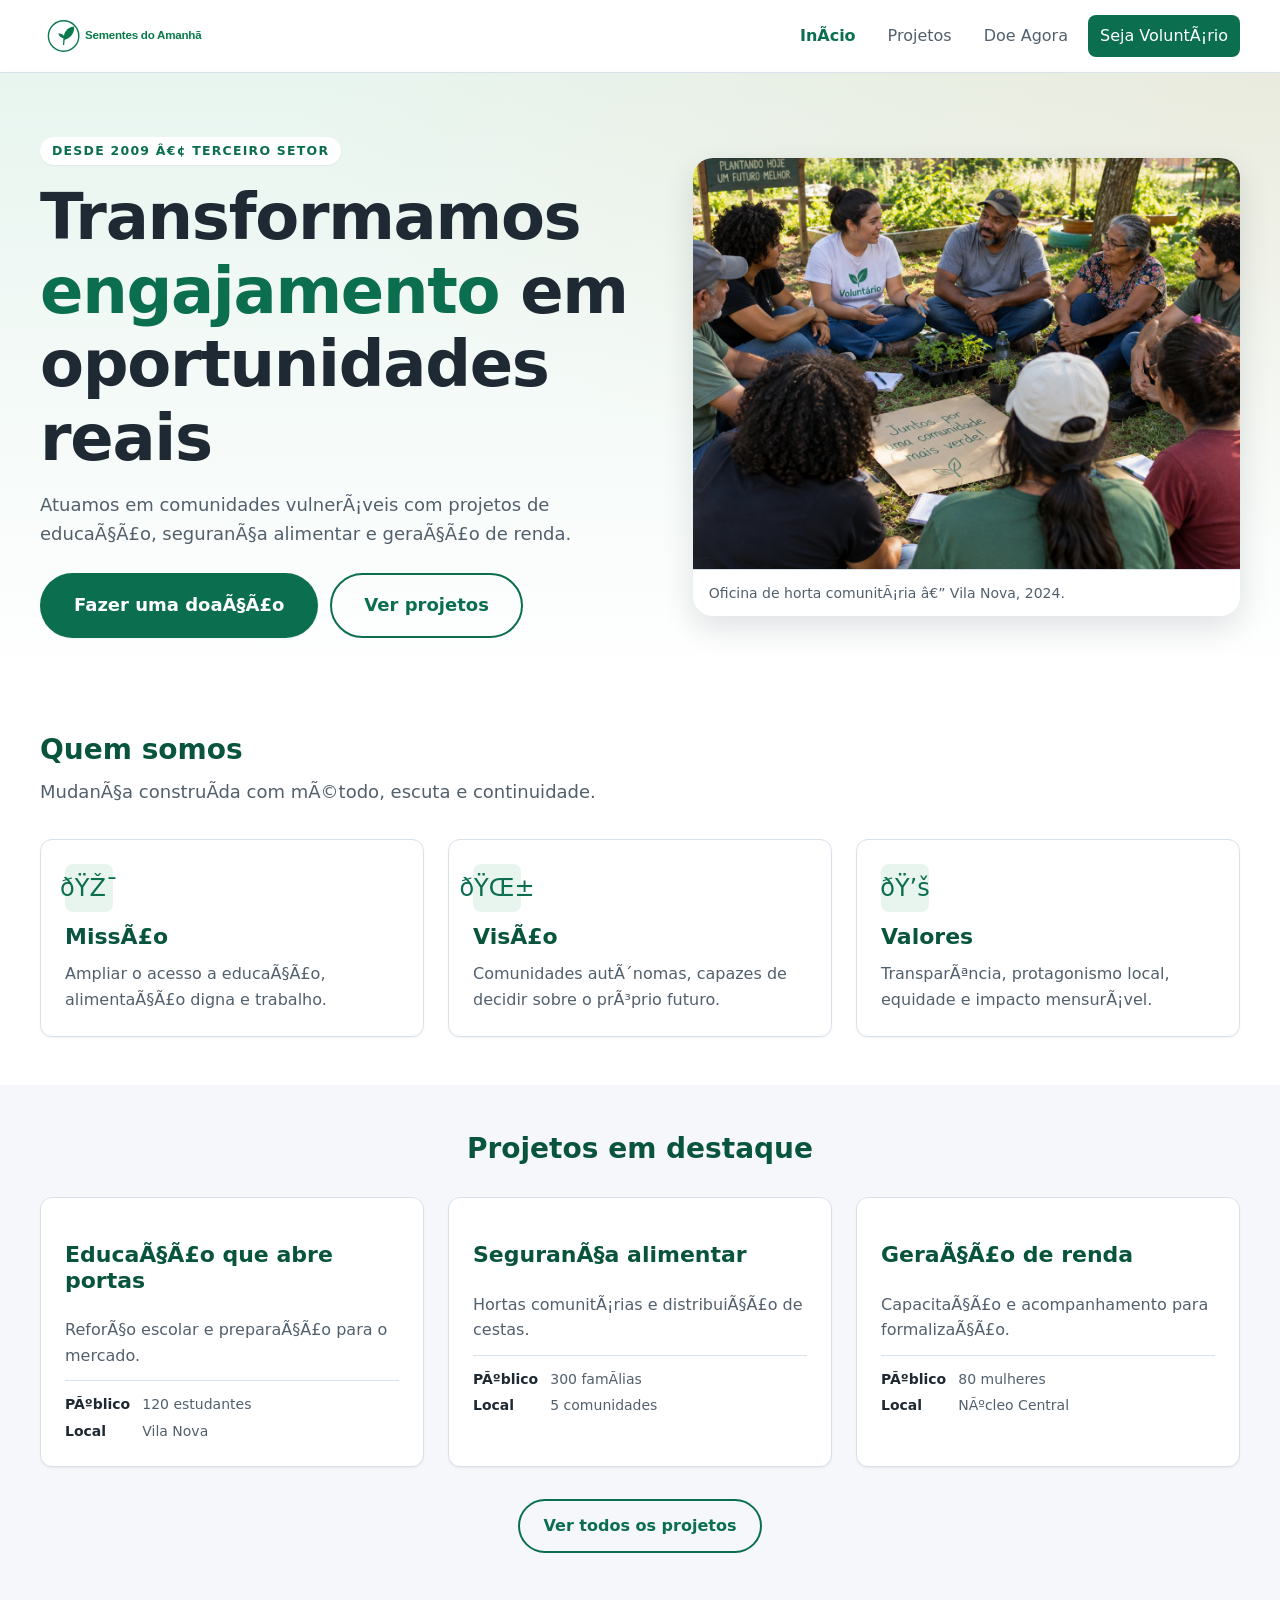
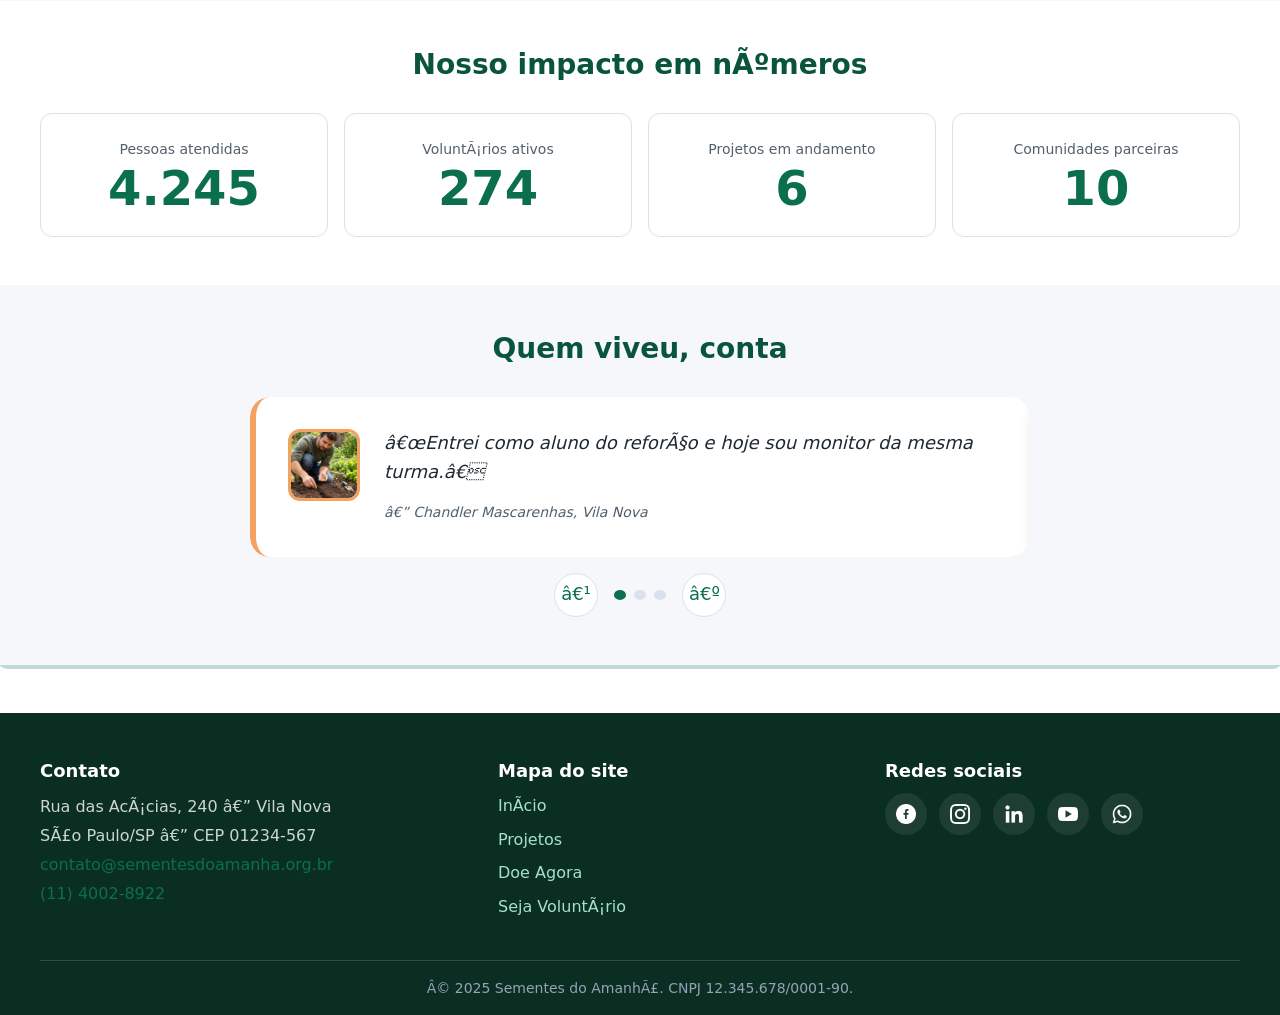
==== commit 9b9ad41b: "Fix: restore UTF-8 encoding to fix special characters and emojis" ====
--- a/index.html
+++ b/index.html
@@ -1,4 +1,4 @@
-﻿<!DOCTYPE html>
+<!DOCTYPE html>
 <html lang="pt-BR">
 <head>
   <meta charset="UTF-8">
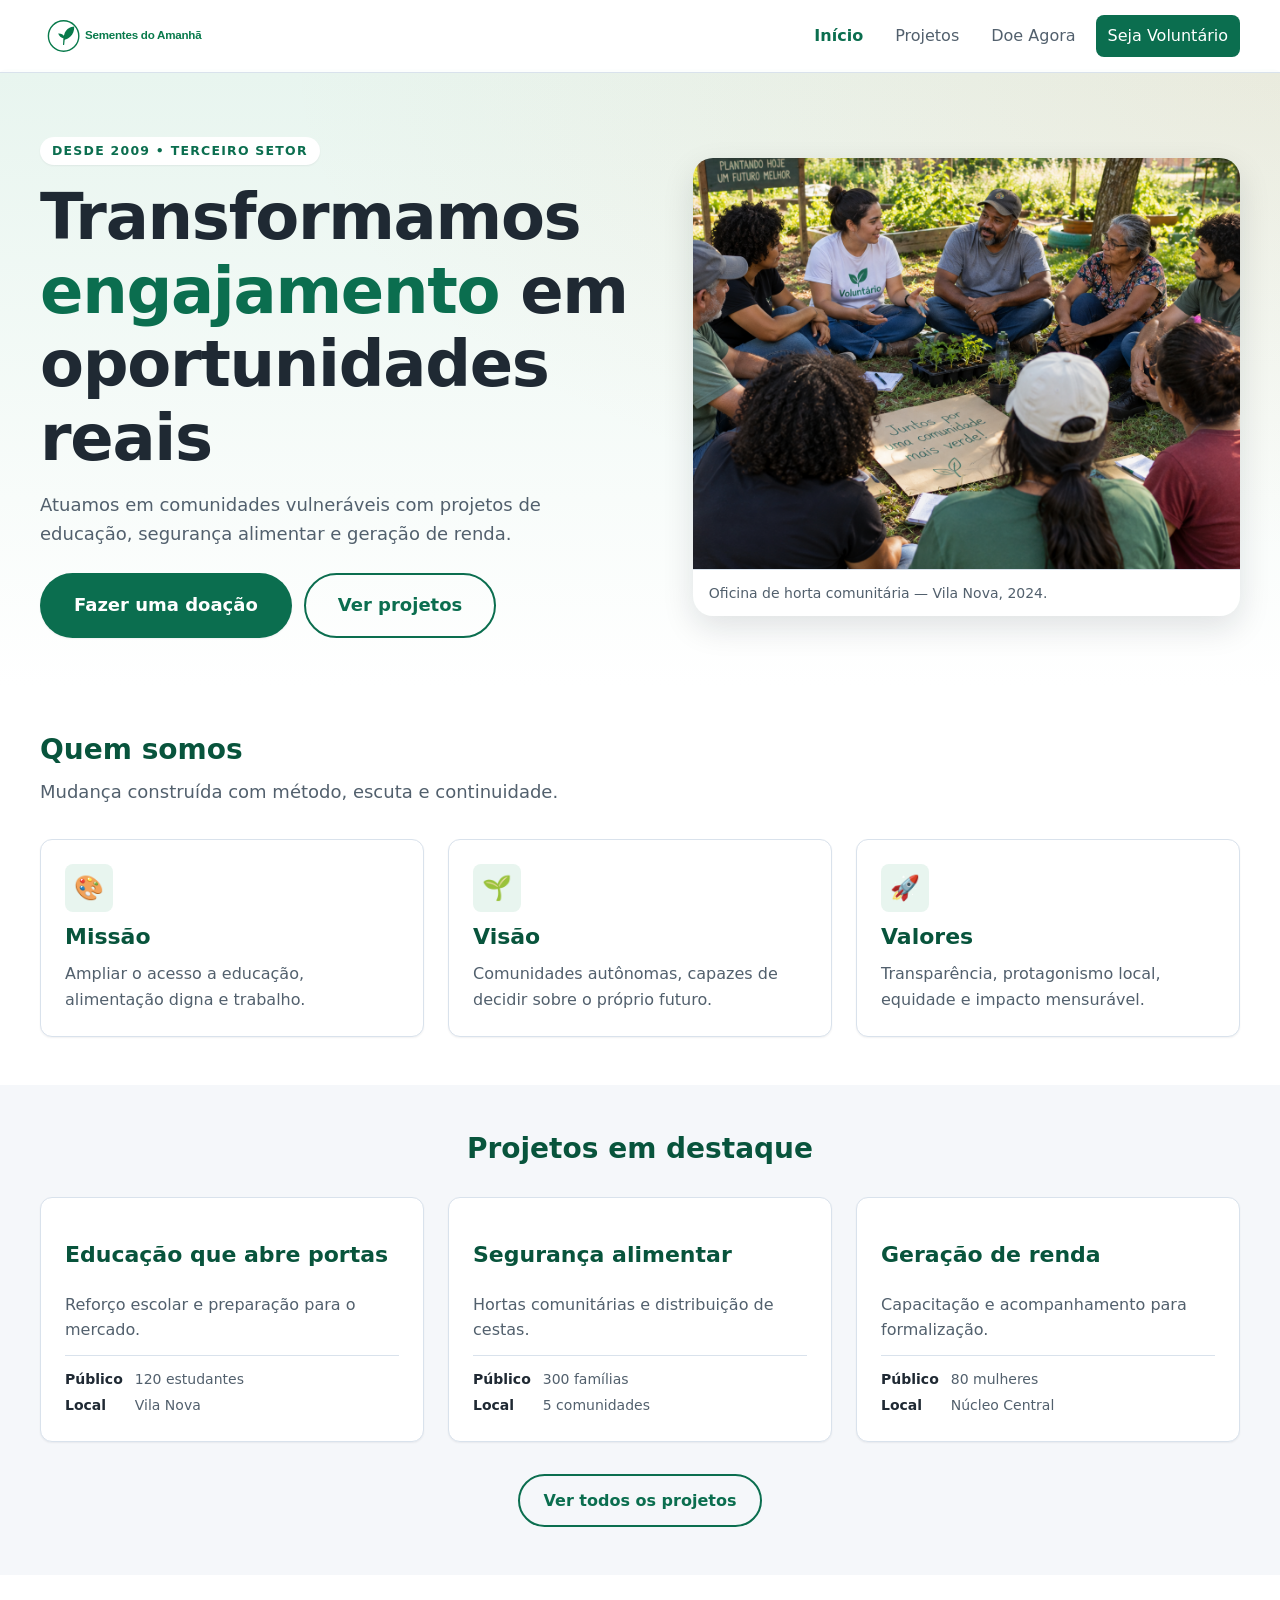
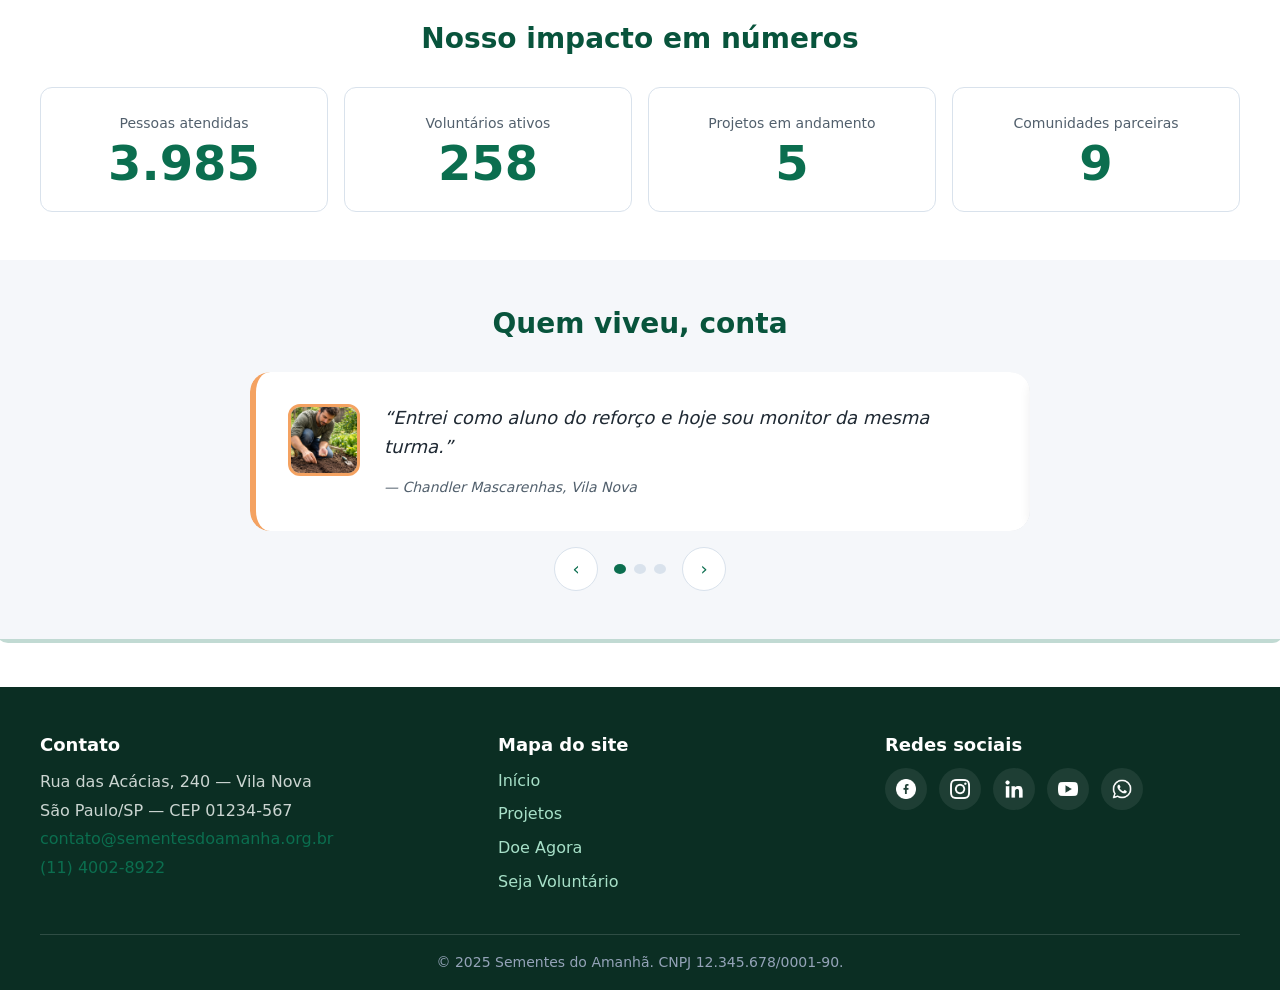
==== commit 5f028607: "Fix: final cleanup for GitHub Pages (Router, Assets, and Encoding)" ====
--- a/index.html
+++ b/index.html
@@ -3,9 +3,9 @@
 <head>
   <meta charset="UTF-8">
   <meta name="viewport" content="width=device-width, initial-scale=1.0">
-  <meta name="description" content="ONG Sementes do AmanhÃ£: educaÃ§Ã£o, seguranÃ§a alimentar e geraÃ§Ã£o de renda.">
+  <meta name="description" content="ONG Sementes do Amanhã: educação, segurança alimentar e geração de renda.">
   <meta name="theme-color" content="#0b6e4f">
-  <title>Sementes do AmanhÃ£</title>
+  <title>Sementes do Amanhã</title>
   <link rel="icon" type="image/svg+xml" href="assets/img/icones/sementes_do_amanha_logo.svg">
   <link rel="stylesheet" href="css/base.css">
   <link rel="stylesheet" href="css/layout.css">
@@ -13,24 +13,24 @@
 </head>
 <body>
 
-  <a class="skip-link" href="#main">Pular para o conteÃºdo principal</a>
+  <a class="skip-link" href="#main">Pular para o conteúdo principal</a>
 
   <header class="header" role="banner">
     <div class="container header__inner">
-      <a class="header__logo" href="#/" data-link aria-label="Sementes do AmanhÃ£ â€” pÃ¡gina inicial">
-        <img src="assets/img/icones/sementes_do_amanha_logo.svg" alt="Logotipo Sementes do AmanhÃ£" width="160" height="44">
+      <a class="header__logo" href="#/" data-link aria-label="Sementes do Amanhã — página inicial">
+        <img src="assets/img/icones/sementes_do_amanha_logo.svg" alt="Logotipo Sementes do Amanhã" width="160" height="44">
       </a>
 
       <button class="header__toggle" type="button" aria-expanded="false" aria-controls="menu-principal" aria-label="Abrir menu">
         <span class="sr-only">Menu</span>
       </button>
 
-      <nav class="nav" id="menu-principal" data-open="false" aria-label="NavegaÃ§Ã£o principal">
+      <nav class="nav" id="menu-principal" data-open="false" aria-label="Navegação principal">
         <ul class="nav__list">
-          <li><a class="nav__link" href="#/" data-link>InÃ­cio</a></li>
+          <li><a class="nav__link" href="#/" data-link>Início</a></li>
           <li><a class="nav__link" href="#/projetos" data-link>Projetos</a></li>
           <li><a class="nav__link" href="#/doacao" data-link>Doe Agora</a></li>
-          <li><a class="nav__link nav__link--cta" href="#/voluntario" data-link>Seja VoluntÃ¡rio</a></li>
+          <li><a class="nav__link nav__link--cta" href="#/voluntario" data-link>Seja Voluntário</a></li>
         </ul>
       </nav>
     </div>
@@ -38,7 +38,7 @@
 
   <main id="main" class="main" tabindex="-1" aria-live="polite">
     <p class="sr-only" role="status" aria-live="polite" data-route-announcer></p>
-    <!-- As views sÃ£o injetadas aqui pelo router -->
+    <!-- As views são injetadas aqui pelo router -->
   </main>
 
   <footer class="footer" role="contentinfo">
@@ -47,8 +47,8 @@
         <div>
           <h2 class="footer__title">Contato</h2>
           <address>
-            Rua das AcÃ¡cias, 240 â€” Vila Nova<br>
-            SÃ£o Paulo/SP â€” CEP 01234-567<br>
+            Rua das Acácias, 240 — Vila Nova<br>
+            São Paulo/SP — CEP 01234-567<br>
             <a href="mailto:contato@sementesdoamanha.org.br">contato@sementesdoamanha.org.br</a><br>
             <a href="tel:+551140028922">(11) 4002-8922</a>
           </address>
@@ -57,10 +57,10 @@
         <nav aria-labelledby="footer-mapa">
           <h2 class="footer__title" id="footer-mapa">Mapa do site</h2>
           <ul class="footer__list">
-            <li><a href="#/" data-link>InÃ­cio</a></li>
+            <li><a href="#/" data-link>Início</a></li>
             <li><a href="#/projetos" data-link>Projetos</a></li>
             <li><a href="#/doacao" data-link>Doe Agora</a></li>
-            <li><a href="#/voluntario" data-link>Seja VoluntÃ¡rio</a></li>
+            <li><a href="#/voluntario" data-link>Seja Voluntário</a></li>
           </ul>
         </nav>
 
@@ -75,7 +75,7 @@
           </ul>
         </div>
       </div>
-      <p class="footer__bottom">Â© 2025 Sementes do AmanhÃ£. CNPJ 12.345.678/0001-90.</p>
+      <p class="footer__bottom">© 2025 Sementes do Amanhã. CNPJ 12.345.678/0001-90.</p>
     </div>
   </footer>
 
@@ -88,7 +88,7 @@
       <h3 class="card__title" data-title></h3>
       <p class="card__text" data-text></p>
       <dl class="project-card__meta">
-        <dt>PÃºblico</dt><dd data-publico></dd>
+        <dt>Público</dt><dd data-publico></dd>
         <dt>Local</dt><dd data-local></dd>
       </dl>
     </article>
@@ -114,4 +114,4 @@
 
   <script type="module" src="js/app.js"></script>
 </body>
-</html>
+</html>
